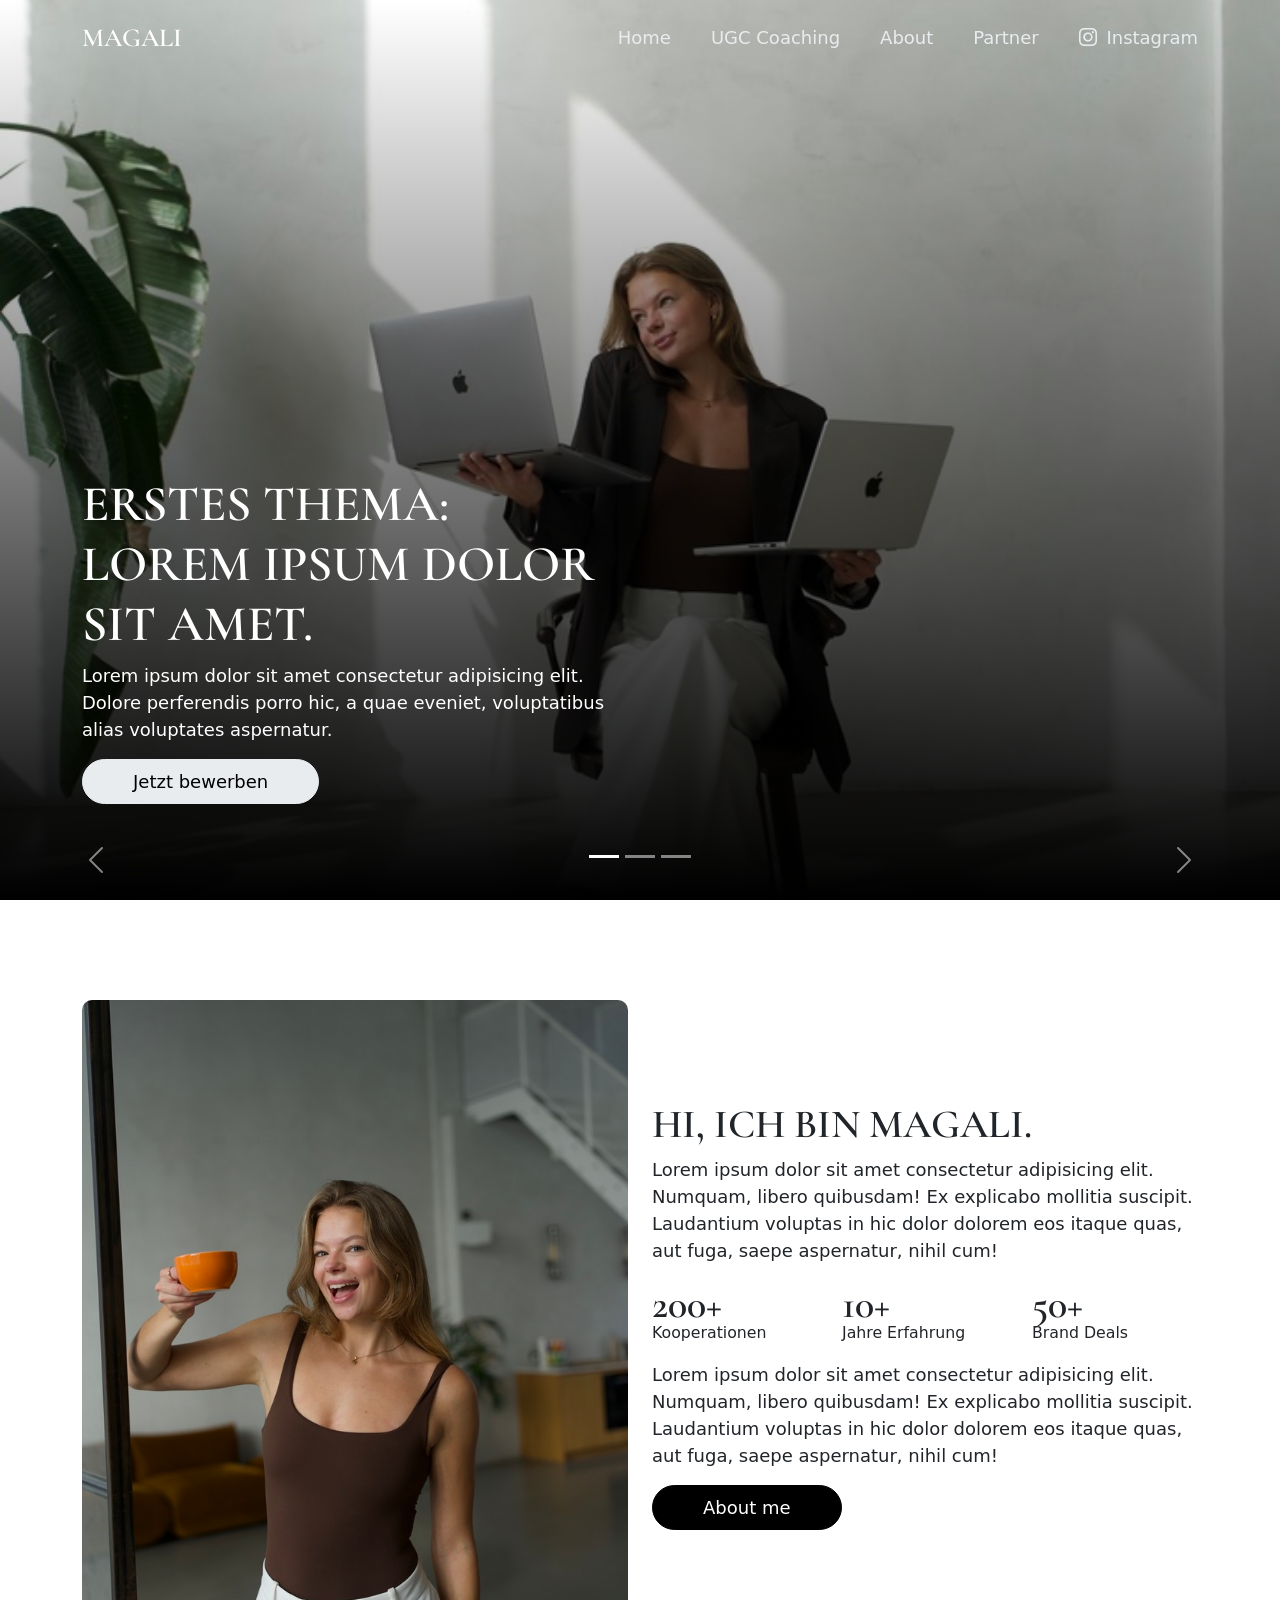
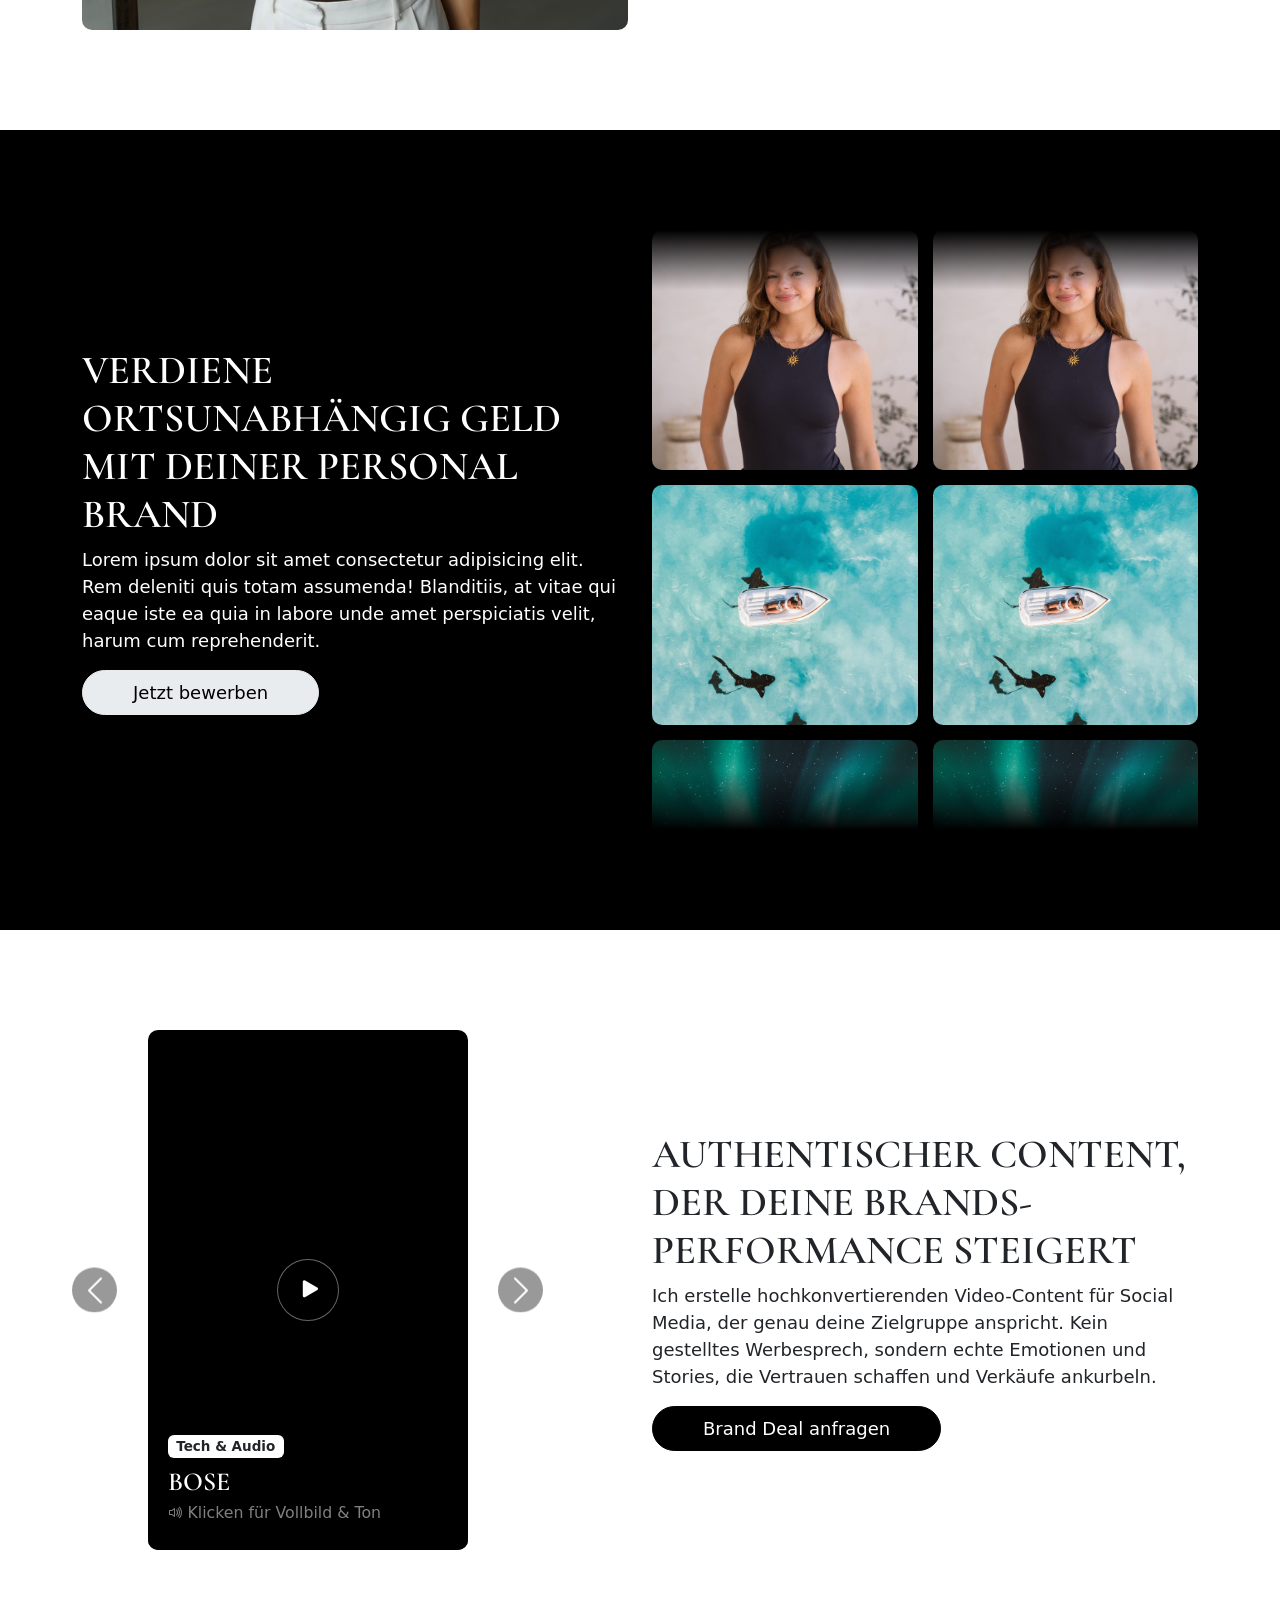
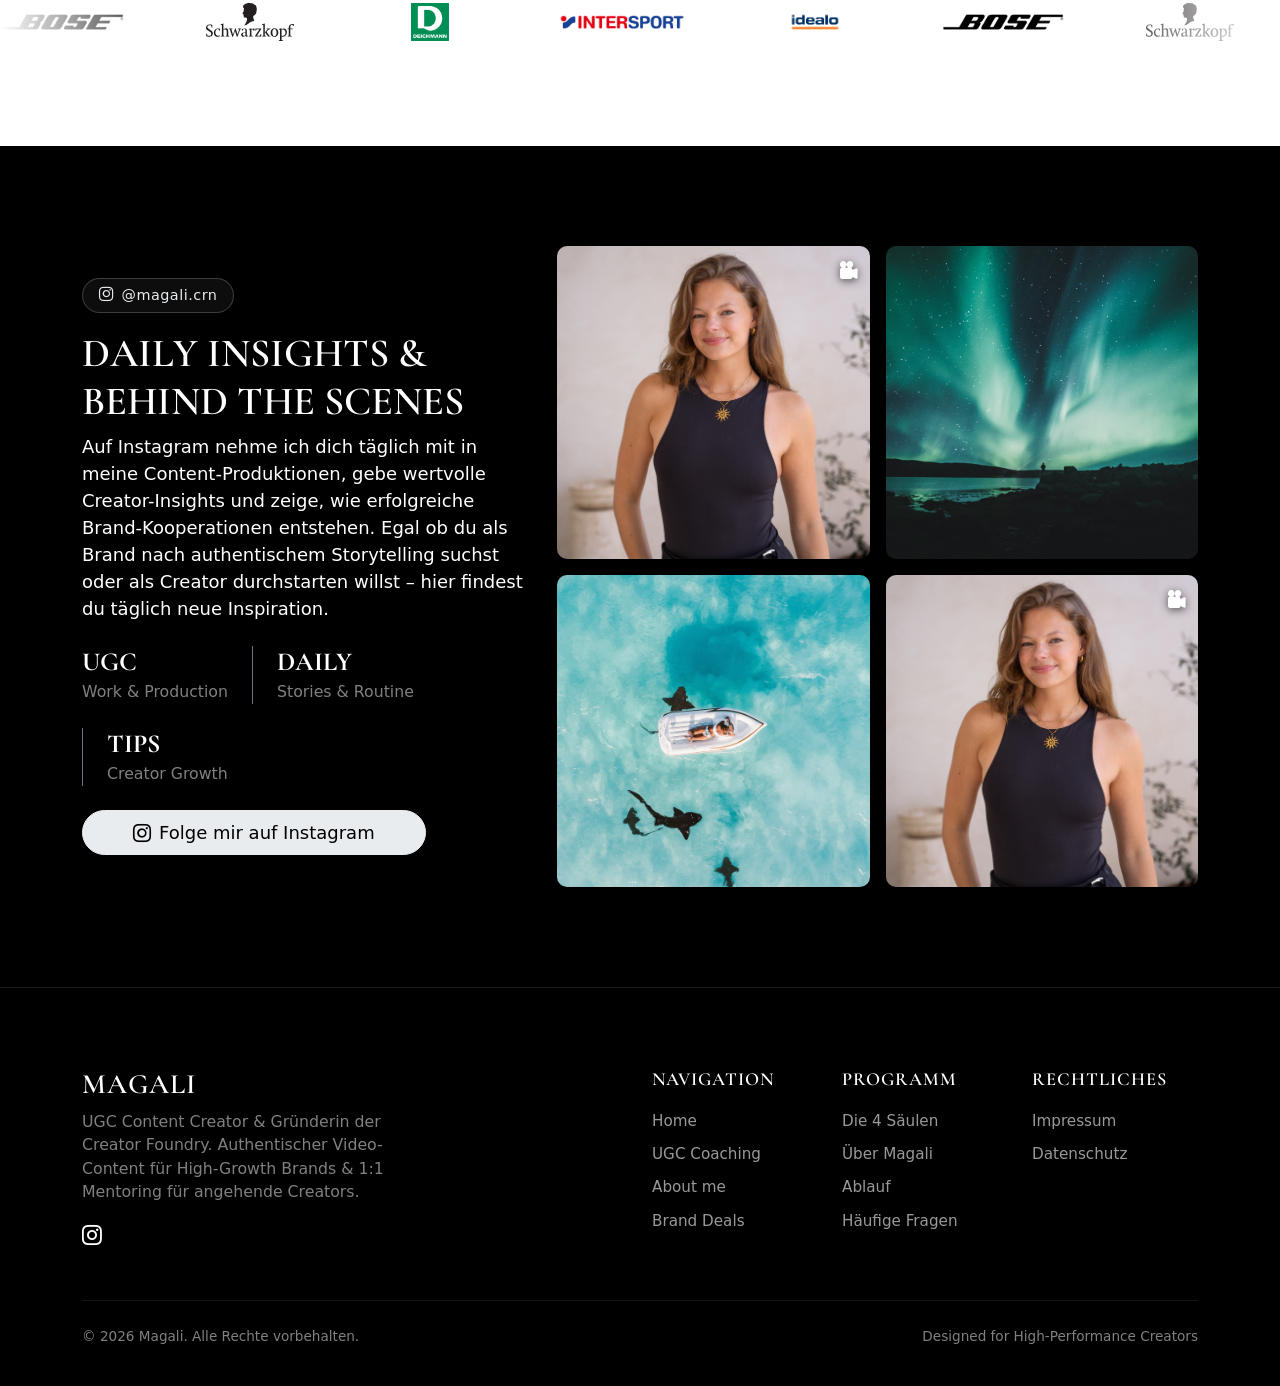
==== index.html @ 6070aba6 "Different Changes" ====
<!DOCTYPE html>
<html lang="de">
    <head>
        <meta charset="UTF-8">
        <meta name="viewport" content="width=device-width, initial-scale=1.0">
        <!-- METADATA: -->
        <meta name="description" content="Verdiene Geld mit UGC! Werde Content Creator und verdiene online Geld durch Social Media Plattformen wie TikTok, Instagram und YouTube.">
        <meta name="keywords" content="UGC, Creator, Geld verdienen, Online Geld verdienen, Social Media, Content Creator, Influencer, TikTok, Instagram, YouTube">
        <meta name="author" content="Magali">
        <!-- Bootstrap: -->
        <link href="https://cdn.jsdelivr.net/npm/bootstrap@5.3.8/dist/css/bootstrap.min.css" rel="stylesheet" integrity="sha384-sRIl4kxILFvY47J16cr9ZwB07vP4J8+LH7qKQnuqkuIAvNWLzeN8tE5YBujZqJLB" crossorigin="anonymous">
        <link rel="stylesheet" href="https://cdn.jsdelivr.net/npm/bootstrap-icons@1.13.1/font/bootstrap-icons.min.css">
        <!-- Google Fonts: -->
        <link rel="preconnect" href="https://fonts.googleapis.com">
        <link rel="preconnect" href="https://fonts.gstatic.com" crossorigin>
        <link href="https://fonts.googleapis.com/css2?family=Cormorant+Garamond:ital,wght@0,300..700;1,300..700&display=swap" rel="stylesheet">
        <!-- CSS: -->
        <link rel="stylesheet" href="./assets/css/style.css">
        <link rel="stylesheet" href="./assets/css/home.css">
        <!-- FAVICON: -->
        <link rel="shortcut icon" href="./assets/images/favicon/favicon.png" type="image/png">
        <!-- TITLE: -->
        <title>UGC Content Creator - Verdiene Geld durch Social Media</title>
    </head>
    <body>
        <!-- NAVBAR: -->
        <nav class="navbar py-3 navbar-expand-lg fixed-top">
            <div class="container">
                <a class="navbar-brand text-white" href="/"><h4 class="mb-0">Magali</h4></a>
                <button class="navbar-toggler" type="button" data-bs-toggle="collapse" data-bs-target="#navbarNav" aria-controls="navbarNav" aria-expanded="false" aria-label="Toggle navigation">
                    <i class="bi bi-list"></i>
                </button>
                <div class="collapse navbar-collapse pt-lg-0 justify-content-end" id="navbarNav">
                    <ul class="navbar-nav">
                        <li class="nav-item me-lg-4 pt-4 pt-lg-0 me-0">
                            <a class="nav-link" aria-current="page" href="/">Home</a>
                        </li>
                        <li class="nav-item me-lg-4 me-0">
                            <a class="nav-link" href="/coaching">UGC Coaching</a>
                        </li>
                        <li class="nav-item me-lg-4 me-0">
                            <a class="nav-link" href="/about">About</a>
                        </li>
                        <li class="nav-item me-lg-4 me-0">
                            <a class="nav-link" href="/partner">Partner</a>
                        </li>
                        <li class="nav-item">
                            <a class="nav-link pe-0" href="https://www.instagram.com/magali.crn/" target="_blank" rel="noopener noreferrer"><i class="bi bi-instagram me-1"></i> Instagram</a>
                        </li>
                    </ul>
                </div>
            </div>
        </nav>

        <!-- CAROUSEL: -->
        <section class="hero-carousel-section">
            <div id="heroCarousel" class="carousel slide hero-carousel" data-bs-ride="carousel">
                <div class="carousel-indicators">
                    <button type="button" data-bs-target="#heroCarousel" data-bs-slide-to="0" class="active" aria-current="true" aria-label="Slide 1"></button>
                    <button type="button" data-bs-target="#heroCarousel" data-bs-slide-to="1" aria-label="Slide 2"></button>
                    <button type="button" data-bs-target="#heroCarousel" data-bs-slide-to="2" aria-label="Slide 3"></button>
                </div>

                <div class="carousel-inner">
                    <div class="carousel-item active slide-1">
                        <div class="container h-100 d-flex flex-column justify-content-end pb-5">
                            <div class="row">
                                <div class="col-12 col-lg-6 text-white carousel-item-content">
                                    <h1>Erstes Thema: Lorem ipsum dolor sit amet.</h1>
                                    <p>
                                        Lorem ipsum dolor sit amet consectetur adipisicing elit. 
                                        Dolore perferendis porro hic, a quae eveniet, voluptatibus 
                                        alias voluptates aspernatur.
                                    </p>
                                    <button class="btn btn-white mb-5">Jetzt bewerben</button>
                                </div>
                            </div>
                        </div>
                    </div>

                    <div class="carousel-item slide-2">
                        <div class="container h-100 d-flex flex-column justify-content-end pb-5">
                            <div class="row">
                                <div class="col-12 col-lg-6 text-white carousel-item-content">
                                    <h1>Zweites Thema: Dolor sit amet consectetur.</h1>
                                    <p>
                                        Aliquam optio eveniet iure magnam, error cumque! Sint rerum 
                                        accusamus, voluptatibus alias voluptates aspernatur sapiente.
                                    </p>
                                    <button class="btn btn-white mb-5">Mehr erfahren</button>
                                </div>
                            </div>
                        </div>
                    </div>

                    <div class="carousel-item slide-3">
                        <div class="container h-100 d-flex flex-column justify-content-end pb-5">
                            <div class="row">
                                <div class="col-12 col-lg-6 text-white carousel-item-content">
                                    <h1>Drittes Thema: Adipisicing elit sit amet.</h1>
                                    <p>
                                        Dolore perferendis porro hic, a quae eveniet, voluptatibus 
                                        alias voluptates aspernatur sapiente sint rerum.
                                    </p>
                                    <button class="btn btn-white mb-5">Jetzt entdecken</button>
                                </div>
                            </div>
                        </div>
                    </div>
                </div>

                <button class="carousel-control-prev align-items-end mb-4" type="button" data-bs-target="#heroCarousel" data-bs-slide="prev">
                    <span class="carousel-control-prev-icon" aria-hidden="true"></span>
                    <span class="visually-hidden">Vorheriges</span>
                </button>
                <button class="carousel-control-next align-items-end mb-4" type="button" data-bs-target="#heroCarousel" data-bs-slide="next">
                    <span class="carousel-control-next-icon" aria-hidden="true"></span>
                    <span class="visually-hidden">Nächstes</span>
                </button>
            </div>
        </section>

        <section class="home-about" id="home-about">
            <div class="container">
                <div class="row">
                    <div class="col-lg-6 col-12 mb-4 mb-lg-0">
                        <img src="./assets/images/558417EE-DC90-473A-A294-423D23FF0872_1_105_c.jpeg" alt="Bild von Magali" class="img-fluid w-100">
                    </div>
                    <div class="col-lg-6 col-12 d-flex flex-column justify-content-center">
                        <h2>Hi, ich bin Magali.</h2>
                        <p>
                            Lorem ipsum dolor sit amet consectetur adipisicing elit. 
                            Numquam, libero quibusdam! Ex explicabo mollitia suscipit. 
                            Laudantium voluptas in hic dolor dolorem eos itaque quas, aut fuga, saepe aspernatur, nihil cum!
                        </p>
                        <div class="row">
                            <div class="col-4">
                                <h3 class="mb-0 h2">200+</h3>
                                <p style="margin-top: -10px;"><small>Kooperationen</small></p>
                            </div>
                            <div class="col-4">
                                <h3 class="mb-0 h2">10+</h3>
                                <p style="margin-top: -10px;"><small>Jahre Erfahrung</small></p>
                            </div>
                            <div class="col-4">
                                <h3 class="mb-0 h2">50+</h3>
                                <p style="margin-top: -10px;"><small>Brand Deals</small></p>
                            </div>
                        </div>
                        <p>
                            Lorem ipsum dolor sit amet consectetur adipisicing elit. 
                            Numquam, libero quibusdam! Ex explicabo mollitia suscipit. 
                            Laudantium voluptas in hic dolor dolorem eos itaque quas, aut fuga, saepe aspernatur, nihil cum!
                        </p>
                        <div>
                            <a href="/about" class="btn btn-dark">About me</a>
                        </div>
                    </div>
                </div>
            </div>
        </section>

        <section class="course" id="course">
            <div class="container text-white">
                <div class="row align-items-center gy-5">
                    <!-- Linke Spalte: Text & Button -->
                    <div class="col-lg-6 col-12 order-2 order-lg-1">
                        <h2>Verdiene ortsunabhängig Geld mit deiner Personal Brand</h2>
                        <p>
                            Lorem ipsum dolor sit amet consectetur adipisicing elit. 
                            Rem deleniti quis totam assumenda! Blanditiis, at vitae qui eaque 
                            iste ea quia in labore unde amet perspiciatis velit, harum cum reprehenderit.
                        </p>
                        <a href="/coaching" class="btn btn-white">Jetzt bewerben</a>
                    </div>

                    <!-- Rechte Spalte: 2-Spalten/Reihen Marquee -->
                    <div class="col-lg-6 col-12 order-1 order-lg-2">
                        <div class="marquee-wrapper">
                            
                            <!-- Track 1 (Groß: runter / Klein: nach links) -->
                            <div class="marquee-track track-1">
                                <div class="marquee-content">
                                    <img src="./assets/images/DSC08524.jpeg" alt="Beispiel 1">
                                    <img src="./assets/images/jared-rice-k3pYa0CDLl0-unsplash.jpg" alt="Beispiel 2">
                                    <img src="./assets/images/luke-stackpoole-5Qqkjn4PFPA-unsplash.jpg" alt="Beispiel 3">
                                    <img src="./assets/images/DSC08524.jpeg" alt="Beispiel 4">
                                </div>
                                <!-- Duplikat für nahtlosen Loop -->
                                <div class="marquee-content" aria-hidden="true">
                                    <img src="./assets/images/DSC08524.jpeg" alt="Beispiel 1">
                                    <img src="./assets/images/jared-rice-k3pYa0CDLl0-unsplash.jpg" alt="Beispiel 2">
                                    <img src="./assets/images/luke-stackpoole-5Qqkjn4PFPA-unsplash.jpg" alt="Beispiel 3">
                                    <img src="./assets/images/DSC08524.jpeg" alt="Beispiel 4">
                                </div>
                            </div>

                            <!-- Track 2 (Groß: hoch / Klein: nach rechts) -->
                            <div class="marquee-track track-2">
                                <div class="marquee-content">
                                    <img src="./assets/images/DSC08524.jpeg" alt="Beispiel 5">
                                    <img src="./assets/images/jared-rice-k3pYa0CDLl0-unsplash.jpg" alt="Beispiel 6">
                                    <img src="./assets/images/luke-stackpoole-5Qqkjn4PFPA-unsplash.jpg" alt="Beispiel 7">
                                    <img src="./assets/images/DSC08524.jpeg" alt="Beispiel 8">
                                </div>
                                <!-- Duplikat für nahtlosen Loop -->
                                <div class="marquee-content" aria-hidden="true">
                                    <img src="./assets/images/DSC08524.jpeg" alt="Beispiel 5">
                                    <img src="./assets/images/jared-rice-k3pYa0CDLl0-unsplash.jpg" alt="Beispiel 6">
                                    <img src="./assets/images/luke-stackpoole-5Qqkjn4PFPA-unsplash.jpg" alt="Beispiel 7">
                                    <img src="./assets/images/DSC08524.jpeg" alt="Beispiel 8">
                                </div>
                            </div>

                        </div>
                    </div>
                </div>
            </div>
        </section>

        <section class="ugc-brands-section" id="brands">
            <div class="container">
                
                <!-- Haupt-Content: Split Grid -->
                <div class="row align-items-center gy-5 mb-5">
                    
                    <!-- Links (Desktop) / Oben (Mobil): UGC Showcases / Slider -->
                    <div class="col-lg-5 col-12">
                        <div id="ugcShowcaseCarousel" class="carousel slide ugc-slider" data-bs-ride="carousel">
                            
                            <div class="carousel-inner">
                                <!-- Slide 1: Bose Tech Ad -->
                                <div class="carousel-item active">
                                    <div class="ugc-card" 
                                         role="button" 
                                         tabindex="0"
                                         data-video-src="./assets/vids/Bose AD - Nische_ Tech.mp4"
                                         data-brand-name="Bose QuietComfort"
                                         data-category="Tech & Audio">
                                        <video class="ugc-media" autoplay muted loop playsinline preload="metadata">
                                            <source src="./assets/vids/Bose AD - Nische_ Tech.mp4" type="video/mp4">
                                        </video>
                                        <div class="ugc-play-trigger">
                                            <div class="ugc-play-icon">
                                                <i class="bi bi-play-fill"></i>
                                            </div>
                                        </div>
                                        <div class="ugc-card-overlay">
                                            <span class="badge bg-white text-dark mb-2">Tech & Audio</span>
                                            <h4 class="mb-1 text-white">Bose</h4>
                                            <small class="text-white-50"><i class="bi bi-volume-up me-1"></i>Klicken für Vollbild & Ton</small>
                                        </div>
                                    </div>
                                </div>

                                <!-- Slide 2: Schwarzkopf Hair & Beauty Ad -->
                                <div class="carousel-item">
                                    <div class="ugc-card" 
                                         role="button" 
                                         tabindex="0"
                                         data-video-src="./assets/vids/Adobe Express - Schwarzkopf Ad Nische_ Hair & Beauty.mp4"
                                         data-brand-name="Schwarzkopf"
                                         data-category="Hair & Beauty">
                                        <video class="ugc-media" autoplay muted loop playsinline preload="metadata">
                                            <source src="./assets/vids/Adobe Express - Schwarzkopf Ad Nische_ Hair & Beauty.mp4" type="video/mp4">
                                        </video>
                                        <div class="ugc-play-trigger">
                                            <div class="ugc-play-icon">
                                                <i class="bi bi-play-fill"></i>
                                            </div>
                                        </div>
                                        <div class="ugc-card-overlay">
                                            <span class="badge bg-white text-dark mb-2">Hair & Beauty</span>
                                            <h4 class="mb-1 text-white">Schwarzkopf</h4>
                                            <small class="text-white-50"><i class="bi bi-volume-up me-1"></i>Klicken für Vollbild & Ton</small>
                                        </div>
                                    </div>
                                </div>

                                <!-- Slide 3: Deichmann Fashion Ad -->
                                <div class="carousel-item">
                                    <div class="ugc-card" 
                                         role="button" 
                                         tabindex="0"
                                         data-video-src="./assets/vids/Deichmann Ad Nische_ Fashion.mp4"
                                         data-brand-name="Deichmann"
                                         data-category="Fashion">
                                        <video class="ugc-media" autoplay muted loop playsinline preload="metadata">
                                            <source src="./assets/vids/Deichmann Ad Nische_ Fashion.mp4" type="video/mp4">
                                        </video>
                                        <div class="ugc-play-trigger">
                                            <div class="ugc-play-icon">
                                                <i class="bi bi-play-fill"></i>
                                            </div>
                                        </div>
                                        <div class="ugc-card-overlay">
                                            <span class="badge bg-white text-dark mb-2">Fashion</span>
                                            <h4 class="mb-1 text-white">Deichmann</h4>
                                            <small class="text-white-50"><i class="bi bi-volume-up me-1"></i>Klicken für Vollbild & Ton</small>
                                        </div>
                                    </div>
                                </div>

                                <!-- Slide 4: idealo Digital Products Ad -->
                                <div class="carousel-item">
                                    <div class="ugc-card" 
                                         role="button" 
                                         tabindex="0"
                                         data-video-src="./assets/vids/idealo Ad Nische_ Digital Products.mp4"
                                         data-brand-name="idealo"
                                         data-category="Digital Products">
                                        <video class="ugc-media" autoplay muted loop playsinline preload="metadata">
                                            <source src="./assets/vids/idealo Ad Nische_ Digital Products.mp4" type="video/mp4">
                                        </video>
                                        <div class="ugc-play-trigger">
                                            <div class="ugc-play-icon">
                                                <i class="bi bi-play-fill"></i>
                                            </div>
                                        </div>
                                        <div class="ugc-card-overlay">
                                            <span class="badge bg-white text-dark mb-2">Digital Products</span>
                                            <h4 class="mb-1 text-white">idealo</h4>
                                            <small class="text-white-50"><i class="bi bi-volume-up me-1"></i>Klicken für Vollbild & Ton</small>
                                        </div>
                                    </div>
                                </div>
                            </div>

                            <!-- Slider Controls -->
                            <button class="carousel-control-prev" type="button" data-bs-target="#ugcShowcaseCarousel" data-bs-slide="prev">
                                <span class="carousel-control-prev-icon" aria-hidden="true"></span>
                                <span class="visually-hidden">Vorheriges</span>
                            </button>
                            <button class="carousel-control-next" type="button" data-bs-target="#ugcShowcaseCarousel" data-bs-slide="next">
                                <span class="carousel-control-next-icon" aria-hidden="true"></span>
                                <span class="visually-hidden">Nächstes</span>
                            </button>

                        </div>
                    </div>

                    <!-- Rechts (Desktop) / Unten (Mobil): Text & Pitch -->
                    <div class="col-lg-6 offset-lg-1 col-12">
                        <h2>Authentischer Content, der deine Brands-Performance steigert</h2>
                        <p>
                            Ich erstelle hochkonvertierenden Video-Content für Social Media, der genau deine Zielgruppe anspricht. 
                            Kein gestelltes Werbesprech, sondern echte Emotionen und Stories, die Vertrauen schaffen und Verkäufe ankurbeln.
                        </p>
                        <div>
                            <a href="/partner" class="btn btn-dark">Brand Deal anfragen</a>
                        </div>
                    </div>

                </div>

            </div>

            <!-- Volle Breite: Brand Logo Marquee -->
            <div class="brand-marquee-wrapper">
                <div class="brand-marquee-track">
                    <!-- Set 1 -->
                    <div class="brand-marquee-content">
                        <div class="brand-logo-wrap">
                            <img src="./assets/images/brands/Bose_logo.svg.webp" alt="Bose" class="brand-logo-bose">
                        </div>
                        <div class="brand-logo-wrap">
                            <img src="./assets/images/brands/Schwarzkopf_(Haarkosmetik)_logo.svg" alt="Schwarzkopf" class="brand-logo-schwarzkopf">
                        </div>
                        <div class="brand-logo-wrap">
                            <img src="./assets/images/brands/Deichmann_logo.svg.webp" alt="Deichmann" class="brand-logo-deichmann">
                        </div>
                        <div class="brand-logo-wrap">
                            <img src="./assets/images/brands/INTERSPORT Logo.png" alt="Intersport" class="brand-logo-intersport">
                        </div>
                        <div class="brand-logo-wrap">
                            <img src="./assets/images/brands/Idealo Logo.jpeg" alt="idealo" class="brand-logo-idealo">
                        </div>
                    </div>
                    <!-- Duplikat für nahtlosen Loop -->
                    <div class="brand-marquee-content" aria-hidden="true">
                        <div class="brand-logo-wrap">
                            <img src="./assets/images/brands/Bose_logo.svg.webp" alt="Bose" class="brand-logo-bose">
                        </div>
                        <div class="brand-logo-wrap">
                            <img src="./assets/images/brands/Schwarzkopf_(Haarkosmetik)_logo.svg" alt="Schwarzkopf" class="brand-logo-schwarzkopf">
                        </div>
                        <div class="brand-logo-wrap">
                            <img src="./assets/images/brands/Deichmann_logo.svg.webp" alt="Deichmann" class="brand-logo-deichmann">
                        </div>
                        <div class="brand-logo-wrap">
                            <img src="./assets/images/brands/INTERSPORT Logo.png" alt="Intersport" class="brand-logo-intersport">
                        </div>
                        <div class="brand-logo-wrap">
                            <img src="./assets/images/brands/Idealo Logo.jpeg" alt="idealo" class="brand-logo-idealo">
                        </div>
                    </div>
                </div>
            </div>
        </section>

        <section class="instagram" id="instagram">
            <div class="container">
                <div class="row align-items-center gy-5">
                    <!-- Linke Spalte: Profil-Pitch für Brands & Creators -->
                    <div class="col-lg-5 col-12 text-white">
                        <div class="d-inline-flex align-items-center gap-2 mb-3 insta-handle-badge">
                            <i class="bi bi-instagram"></i>
                            <span>@magali.crn</span>
                        </div>
                        <h2>Daily Insights & Behind The Scenes</h2>
                        <p>
                            Auf Instagram nehme ich dich täglich mit in meine Content-Produktionen, gebe wertvolle Creator-Insights und zeige, wie erfolgreiche Brand-Kooperationen entstehen. Egal ob du als Brand nach authentischem Storytelling suchst oder als Creator durchstarten willst – hier findest du täglich neue Inspiration.
                        </p>
                        <div class="d-flex flex-wrap gap-4 text-white-50 my-4">
                            <div>
                                <span class="d-block text-white fw-bold h4 mb-0">UGC</span>
                                <small>Work & Production</small>
                            </div>
                            <div class="border-start border-secondary ps-4">
                                <span class="d-block text-white fw-bold h4 mb-0">Daily</span>
                                <small>Stories & Routine</small>
                            </div>
                            <div class="border-start border-secondary ps-4">
                                <span class="d-block text-white fw-bold h4 mb-0">Tips</span>
                                <small>Creator Growth</small>
                            </div>
                        </div>
                        <a href="https://www.instagram.com/magali.crn/" target="_blank" rel="noopener noreferrer" class="btn btn-white">
                            <i class="bi bi-instagram me-2"></i>Folge mir auf Instagram
                        </a>
                    </div>

                    <!-- Rechte Spalte: 2x2 Curated Instagram Grid -->
                    <div class="col-lg-7 col-12">
                        <div class="row g-3">
                            <!-- Post 1: UGC Reel -->
                            <div class="col-6">
                                <a href="https://www.instagram.com/magali.crn/" target="_blank" rel="noopener noreferrer" class="insta-card">
                                    <img src="./assets/images/DSC08524.jpeg" alt="Instagram Post 1" class="insta-img">
                                    <div class="insta-type-icon"><i class="bi bi-camera-reels-fill"></i></div>
                                    <div class="insta-card-overlay">
                                        <div class="insta-overlay-stats">
                                            <span><i class="bi bi-heart-fill me-1"></i> 1.8k</span>
                                            <span><i class="bi bi-chat-fill me-1"></i> 64</span>
                                        </div>
                                        <span class="insta-overlay-cta"><i class="bi bi-instagram me-1"></i> Post ansehen</span>
                                    </div>
                                </a>
                            </div>

                            <!-- Post 2: Lifestyle / Aesthetic -->
                            <div class="col-6">
                                <a href="https://www.instagram.com/magali.crn/" target="_blank" rel="noopener noreferrer" class="insta-card">
                                    <img src="./assets/images/luke-stackpoole-5Qqkjn4PFPA-unsplash.jpg" alt="Instagram Post 2" class="insta-img">
                                    <div class="insta-card-overlay">
                                        <div class="insta-overlay-stats">
                                            <span><i class="bi bi-heart-fill me-1"></i> 2.3k</span>
                                            <span><i class="bi bi-chat-fill me-1"></i> 92</span>
                                        </div>
                                        <span class="insta-overlay-cta"><i class="bi bi-instagram me-1"></i> Post ansehen</span>
                                    </div>
                                </a>
                            </div>

                            <!-- Post 3: Behind The Scenes -->
                            <div class="col-6">
                                <a href="https://www.instagram.com/magali.crn/" target="_blank" rel="noopener noreferrer" class="insta-card">
                                    <img src="./assets/images/jared-rice-k3pYa0CDLl0-unsplash.jpg" alt="Instagram Post 3" class="insta-img">
                                    <div class="insta-card-overlay">
                                        <div class="insta-overlay-stats">
                                            <span><i class="bi bi-heart-fill me-1"></i> 1.5k</span>
                                            <span><i class="bi bi-chat-fill me-1"></i> 48</span>
                                        </div>
                                        <span class="insta-overlay-cta"><i class="bi bi-instagram me-1"></i> Post ansehen</span>
                                    </div>
                                </a>
                            </div>

                            <!-- Post 4: UGC Content / Editorial -->
                            <div class="col-6">
                                <a href="https://www.instagram.com/magali.crn/" target="_blank" rel="noopener noreferrer" class="insta-card">
                                    <img src="./assets/images/DSC08524.jpeg" alt="Instagram Post 4" class="insta-img">
                                    <div class="insta-type-icon"><i class="bi bi-camera-reels-fill"></i></div>
                                    <div class="insta-card-overlay">
                                        <div class="insta-overlay-stats">
                                            <span><i class="bi bi-heart-fill me-1"></i> 3.1k</span>
                                            <span><i class="bi bi-chat-fill me-1"></i> 118</span>
                                        </div>
                                        <span class="insta-overlay-cta"><i class="bi bi-instagram me-1"></i> Post ansehen</span>
                                    </div>
                                </a>
                            </div>
                        </div>
                    </div>
                </div>
            </div>
        </section>

        <!-- UGC VIDEO MODAL -->
        <div class="modal fade ugc-video-modal" id="ugcVideoModal" tabindex="-1" aria-labelledby="ugcModalTitle" aria-hidden="true">
            <div class="modal-dialog modal-dialog-centered">
                <div class="modal-content bg-transparent border-0">
                    <div class="ugc-modal-phone">
                        <button type="button" class="btn-close btn-close-white ugc-modal-close" data-bs-dismiss="modal" aria-label="Schließen"></button>
                        
                        <div class="ugc-modal-video-wrap">
                            <video id="ugcModalVideo" playsinline controls preload="auto">
                                <source src="" type="video/mp4">
                                <source src="" type="video/quicktime">
                                Dein Browser unterstützt dieses Videoformat leider nicht.
                            </video>
                        </div>

                        <div class="ugc-modal-footer-info d-flex align-items-center justify-content-between p-3">
                            <div>
                                <span class="badge bg-white text-dark mb-1" id="ugcModalCategory">Tech & Audio</span>
                                <h5 class="mb-0 text-white" id="ugcModalTitle">Bose QuietComfort</h5>
                            </div>
                            <a href="/partner" class="btn btn-white btn-sm">Deal anfragen</a>
                        </div>
                    </div>
                </div>
            </div>
        </div>

        <!-- GLOBAL SITE FOOTER -->
        <footer class="site-footer">
            <div class="container">
                <div class="row gy-5">
                    <!-- Col 1: Brand & Bio -->
                    <div class="col-lg-4 col-12 site-footer-brand">
                        <a href="/" class="text-white text-decoration-none">
                            <h4 class="mb-2">Magali</h4>
                        </a>
                        <p class="small text-white-50 mb-3" style="max-width: 320px;">
                            UGC Content Creator & Gründerin der Creator Foundry. Authentischer Video-Content für High-Growth Brands & 1:1 Mentoring für angehende Creators.
                        </p>
                        <div class="d-flex align-items-center gap-3">
                            <a href="https://www.instagram.com/magali.crn/" target="_blank" rel="noopener noreferrer" class="fs-5 text-white" aria-label="Instagram">
                                <i class="bi bi-instagram"></i>
                            </a>
                        </div>
                    </div>

                    <!-- Col 2: Navigation -->
                    <div class="col-6 col-lg-2 offset-lg-2">
                        <h6 class="site-footer-title">Navigation</h6>
                        <ul class="site-footer-list">
                            <li><a href="/">Home</a></li>
                            <li><a href="/coaching">UGC Coaching</a></li>
                            <li><a href="/about">About me</a></li>
                            <li><a href="/partner">Brand Deals</a></li>
                        </ul>
                    </div>

                    <!-- Col 3: Mentoring & Programme -->
                    <div class="col-6 col-lg-2">
                        <h6 class="site-footer-title">Programm</h6>
                        <ul class="site-footer-list">
                            <li><a href="/coaching#program">Die 4 Säulen</a></li>
                            <li><a href="/coaching#mentor">Über Magali</a></li>
                            <li><a href="/coaching#process">Ablauf</a></li>
                            <li><a href="/coaching#faq">Häufige Fragen</a></li>
                        </ul>
                    </div>

                    <!-- Col 4: Rechtliches -->
                    <div class="col-6 col-lg-2">
                        <h6 class="site-footer-title">Rechtliches</h6>
                        <ul class="site-footer-list">
                            <li><a href="/impressum">Impressum</a></li>
                            <li><a href="/datenschutz">Datenschutz</a></li>
                        </ul>
                    </div>
                </div>

                <!-- Bottom Copyright Bar -->
                <div class="site-footer-bottom d-flex flex-column flex-md-row align-items-center justify-content-between gap-3">
                    <span class="text-white-50">© 2026 Magali. Alle Rechte vorbehalten.</span>
                    <span class="text-white-50">Designed for High-Performance Creators</span>
                </div>
            </div>
        </footer>

        <script src="https://cdn.jsdelivr.net/npm/bootstrap@5.3.8/dist/js/bootstrap.bundle.min.js" integrity="sha384-FKyoEForCGlyvwx9Hj09JcYn3nv7wiPVlz7YYwJrWVcXK/BmnVDxM+D2scQbITxI" crossorigin="anonymous"></script>
        <script src="./assets/js/script.js"></script>
    </body>
</html>
---- assets/css/style.css ----
/*------------------------------------------------------------------------------- GENERAL: */

:root {
    --white: #fff;
    --dark: #000;
    --light: #e9ecef;
    --fs-h1: clamp(2rem, 1.59rem + 2.04vw, 3.125rem);
    --fs-h2: clamp(1.625rem, 1.3rem + 1.59vw, 2.5rem);
    --fs-h3: clamp(1.375rem, 1.14rem + 1.13vw, 2rem);
    --fs-h4: clamp(1.25rem, 1.11rem + 0.68vw, 1.625rem);
    --fs-h5: clamp(1.1875rem, 1.11rem + 0.34vw, 1.375rem);
    --fs-body: clamp(1rem, 0.95rem + 0.22vw, 1.125rem);
}

section, footer {
    padding: 100px 0;
}

html, body {
    overflow-x: hidden;
}

body {
    font-size: var(--fs-body);
    background-color: var(--dark);
}

html {
    scroll-behavior: smooth;
}

/*------------------------------------------------------------------------------- FONTS: */

h1, .h1 {
    font-size: var(--fs-h1);
    font-family: 'Cormorant Garamond', serif;
    font-weight: 600;
    text-transform: uppercase;
}

h2, .h2 {
    font-size: var(--fs-h2);
    font-family: 'Cormorant Garamond', serif;
    font-weight: 600;
    text-transform: uppercase;
}

h3, .h3 {
    font-size: var(--fs-h3);
    font-family: 'Cormorant Garamond', serif;
    font-weight: 600;
    text-transform: uppercase;
}

h4, .h4 {
    font-size: var(--fs-h4);
    font-family: 'Cormorant Garamond', serif;
    font-weight: 600;
    text-transform: uppercase;
}

h5, .h5 {
    font-size: var(--fs-h5);
    font-family: 'Cormorant Garamond', serif;
    font-weight: 600;
    text-transform: uppercase;
}

h6, .h6 {
    font-size: var(--fs-body);
    font-family: 'Cormorant Garamond', serif;
    font-weight: 600;
    text-transform: uppercase;
}

/*------------------------------------------------------------------------------- FONTS: */

.btn-white {
    color: var(--dark) !important;
    background-color: var(--light) !important;
    border: 1px solid var(--light) !important;
    border-radius: 50px !important;
    font-size: var(--fs-body) !important;
    transition: .3s;
    padding: 8px 50px !important;
}

.btn-white:hover {
    color: var(--light) !important;
    background-color: transparent !important;
}

.btn-white-outline {
    color: var(--light) !important;
    background-color: transparent !important;
    border: 1px solid var(--light) !important;
    border-radius: 50px !important;
    font-size: var(--fs-body) !important;
    transition: .3s;
    padding: 8px 50px !important;
    width: 100%;
}

.btn-white-outline:hover {
    color: var(--dark) !important;
    background-color: var(--light) !important;
    border: 1px solid var(--light) !important;
}

.btn-dark {
    color: var(--white) !important;
    background-color: var(--dark) !important;
    border: 1px solid var(--dark) !important;
    border-radius: 50px !important;
    font-size: var(--fs-body) !important;
    transition: .3s;
    padding: 8px 50px !important;
}

.btn-dark:hover {
    color: var(--dark) !important;
    background-color: transparent !important;
}

.btn-dark-outline {
    color: var(--dark) !important;
    background-color: transparent !important;
    border: 1px solid var(--dark) !important;
    border-radius: 50px !important;
    font-size: var(--fs-body) !important;
    transition: .3s;
    padding: 8px 50px !important;
    width: 100%;
}

.btn-dark-outline:hover {
    color: var(--white) !important;
    background-color: var(--dark) !important;
    border: 1px solid var(--dark) !important;
}

/*--------------------------------------------------------------------------------------- NAVBAR: */

.navbar {
    background-color: transparent !important;
    transition: background-color 0.3s ease, box-shadow 0.3s ease;
}

.navbar.scrolled {
    background: rgba(0, 0, 0, 0.6) !important;
    backdrop-filter: blur(7.8px) !important;
    -webkit-backdrop-filter: blur(7.8px) !important;
}

.navbar-brand img {
    width: 100px;
}

.nav-link {
    color: var(--light) !important;
}

.navbar-toggler {
    border: none !important;
    font-size: 25px !important;
    color: var(--light) !important;
    box-shadow: none !important;
    padding-right: 0px !important;
}

/*------------------------------------------------------------------------------- MEDIAQUERY: */

@media (max-width: 768px) {
    section, footer {
        padding: 65px 0;
    }
}

@media (max-width: 576px) {
    .btn-white, .btn-dark {
        padding: 8px 30px !important;
    }
}

/*------------------------------------------------------------------------------- FOOTER: */

.site-footer {
    background-color: var(--dark);
    color: rgba(255, 255, 255, 0.6);
    border-top: 1px solid rgba(255, 255, 255, 0.1);
    padding: 80px 0 40px 0;
}

.site-footer a {
    color: rgba(255, 255, 255, 0.6);
    text-decoration: none;
    transition: color 0.25s ease;
}

.site-footer a:hover {
    color: var(--white);
}

.site-footer-brand h4 {
    font-size: 1.75rem;
    letter-spacing: 1px;
}

.site-footer-title {
    font-family: 'Cormorant Garamond', serif;
    font-size: 1.15rem;
    font-weight: 600;
    text-transform: uppercase;
    color: var(--white);
    letter-spacing: 1px;
    margin-bottom: 1.25rem;
}

.site-footer-list {
    list-style: none;
    padding: 0;
    margin: 0;
}

.site-footer-list li {
    margin-bottom: 0.65rem;
    font-size: 0.95rem;
}

.site-footer-bottom {
    border-top: 1px solid rgba(255, 255, 255, 0.08);
    margin-top: 50px;
    padding-top: 25px;
    font-size: 0.85rem;
}
---- assets/css/home.css ----
/*------------------------------------------------------------------------------- HERO CAROUSEL: */

.hero-carousel-section {
    padding: 0;
}

.hero-carousel,
.hero-carousel .carousel-inner,
.hero-carousel .carousel-item {
    height: 100vh;
    height: 100dvh;
}

.hero-carousel .carousel-item {
    background-size: cover;
    background-position: center;
    background-repeat: no-repeat;
}

/* Hintergrundbilder inkl. Verlaufsüberlagerung pro Slide */
.hero-carousel .carousel-item.slide-1 {
    background-image: 
        linear-gradient(to top, rgba(0, 0, 0, 1), rgba(0, 0, 0, .5), rgba(0, 0, 0, 0)),
        url('../images/9FF7D4FA-B29F-4502-BABD-66CEBDDD4574_1_105_c.jpeg');
}

.hero-carousel .carousel-item.slide-2 {
    background-image: 
        linear-gradient(to top, rgba(0, 0, 0, 1), rgba(0, 0, 0, .5), rgba(0, 0, 0, 0)),
        url('../images/luke-stackpoole-5Qqkjn4PFPA-unsplash.jpg');
}

.hero-carousel .carousel-item.slide-3 {
    background-image: 
        linear-gradient(to top, rgba(0, 0, 0, 1), rgba(0, 0, 0, .5), rgba(0, 0, 0, 0)),
        url('../images/jared-rice-k3pYa0CDLl0-unsplash.jpg');
}

/* Optional: Pfeile und Indikatoren etwas anheben, damit sie gut klickbar bleiben */
.hero-carousel .carousel-indicators {
    margin-bottom: 2rem;
}

/*------------------------------------------------------------------------------- ABOUT SECTION: */

.home-about {
    background-color: var(--white);
}

.home-about img {
    height: 70vh;
    object-fit: cover;
    object-position: center;
    border-radius: 10px;
}

@media (max-width: 991.98px) {
    .home-about img {
        height: auto;
        max-height: 420px;
        aspect-ratio: 4 / 5;
    }
    .hero-carousel .carousel-indicators {
        margin-bottom: 1.25rem;
    }
}

/*------------------------------------------------------------------------------- MARQUEE SECTION: */

.course {
    overflow: hidden; /* Verhindert ungewollte Scrollbalken der ganzen Section */
}

/* Haupt-Container für das Marquee */
.marquee-wrapper {
    display: flex;
    flex-direction: column;
    gap: 15px;
    width: 100%;
    overflow: hidden;
    position: relative;
    /* Weicher Ausblend-Effekt an den Rändern */
    mask-image: linear-gradient(to right, transparent, black 10%, black 90%, transparent);
    -webkit-mask-image: linear-gradient(to right, transparent, black 10%, black 90%, transparent);
}

.marquee-track {
    display: flex;
    gap: 15px;
    width: max-content;
}

.marquee-content {
    display: flex;
    gap: 15px;
}

.marquee-content img {
    width: 160px;
    height: 160px;
    object-fit: cover;
    border-radius: 10px;
}

/* --- MOBILE & TABLET (Horizontal) --- */
/* Track 1: nach links */
.track-1 .marquee-content {
    animation: scroll-left 20s linear infinite;
}

/* Track 2: nach rechts */
.track-2 .marquee-content {
    animation: scroll-right 20s linear infinite;
}

@keyframes scroll-left {
    0% { transform: translateX(0); }
    100% { transform: translateX(-100%); }
}

@keyframes scroll-right {
    0% { transform: translateX(-100%); }
    100% { transform: translateX(0); }
}


/* --- DESKTOP (Vertikal) --- */
@media (min-width: 992px) {
    .marquee-wrapper {
        flex-direction: row;
        height: 600px; /* Feste Höhe für den Ausschnitt auf Desktop */
        /* Ausblend-Effekt von oben nach unten auf Desktop */
        mask-image: linear-gradient(to bottom, transparent, black 10%, black 90%, transparent);
        -webkit-mask-image: linear-gradient(to bottom, transparent, black 10%, black 90%, transparent);
    }

    .marquee-track {
        flex-direction: column;
        width: 50%;
        height: max-content;
    }

    .marquee-content {
        flex-direction: column;
    }

    .marquee-content img {
        width: 100%;
        height: 240px;
    }

    /* Track 1: läuft nach unten */
    .track-1 .marquee-content {
        animation: scroll-down 22s linear infinite;
    }

    /* Track 2: läuft nach oben */
    .track-2 .marquee-content {
        animation: scroll-up 22s linear infinite;
    }
}

@keyframes scroll-up {
    0% { transform: translateY(0); }
    100% { transform: translateY(-100%); }
}

@keyframes scroll-down {
    0% { transform: translateY(-100%); }
    100% { transform: translateY(0); }
}

/*------------------------------------------------------------------------------- UGC BRANDS SECTION: */

.ugc-brands-section {
    position: relative;
    overflow: hidden;
    background-color: var(--white);
}

/* 9:16 Card Container */
.ugc-card {
    position: relative;
    width: 100%;
    max-width: 320px;
    height: 520px; /* Perfektes Smartphone-Format */
    margin: 0 auto;
    border-radius: 10px;
    overflow: hidden;
    cursor: pointer;
    background-color: #000;
}

.ugc-card:focus-visible {
    outline: 2px solid var(--dark);
    outline-offset: 3px;
}

.ugc-media {
    width: 100%;
    height: 100%;
    object-fit: cover;
    display: block;
    transition: transform 0.4s ease;
}

.ugc-card:hover .ugc-media {
    transform: scale(1.03);
}

/* Play-Trigger in der Mitte */
.ugc-play-trigger {
    position: absolute;
    top: 50%;
    left: 50%;
    transform: translate(-50%, -50%);
    z-index: 2;
    pointer-events: none;
    transition: transform 0.3s ease, opacity 0.3s ease;
}

.ugc-play-icon {
    width: 62px;
    height: 62px;
    background: rgba(0, 0, 0, 0.45);
    backdrop-filter: blur(8px);
    -webkit-backdrop-filter: blur(8px);
    border: 1.5px solid rgba(255, 255, 255, 0.4);
    border-radius: 50%;
    display: flex;
    align-items: center;
    justify-content: center;
    color: var(--white);
    font-size: 1.9rem;
    padding-left: 4px; /* Optische Zentrierung des Play-Dreiecks */
    box-shadow: 0 8px 24px rgba(0, 0, 0, 0.4);
    transition: all 0.3s ease;
}

.ugc-card:hover .ugc-play-icon {
    background: rgba(255, 255, 255, 0.95);
    color: var(--dark);
    transform: scale(1.1);
    box-shadow: 0 10px 30px rgba(0, 0, 0, 0.6);
}

/* Overlay für den Brand-Namen auf den Medien */
.ugc-card-overlay {
    position: absolute;
    bottom: 0;
    left: 0;
    right: 0;
    padding: 25px 20px;
    background: linear-gradient(to top, rgba(0, 0, 0, 0.92) 10%, rgba(0, 0, 0, 0.5) 60%, rgba(0, 0, 0, 0));
    display: flex;
    flex-direction: column;
    align-items: flex-start;
    z-index: 2;
    pointer-events: none;
}

/* Custom Pfeile für den UGC Slider */
.ugc-slider .carousel-control-prev,
.ugc-slider .carousel-control-next {
    width: 45px;
    height: 45px;
    background: rgba(0, 0, 0, 0.5);
    backdrop-filter: blur(5px);
    border-radius: 50%;
    top: 50%;
    transform: translateY(-50%);
    opacity: 0.8;
}

.ugc-slider .carousel-control-prev { left: -10px; }
.ugc-slider .carousel-control-next { right: -10px; }

@media (max-width: 576px) {
    .ugc-slider .carousel-control-prev { left: 4px; }
    .ugc-slider .carousel-control-next { right: 4px; }
}

/* --- HORIZONTALES BRAND MARQUEE --- */

.brand-marquee-wrapper {
    width: 100%;
    overflow: hidden;
    position: relative;
    display: flex;
    /* Soft Fade an den Seiten */
    mask-image: linear-gradient(to right, transparent, black 15%, black 85%, transparent);
    -webkit-mask-image: linear-gradient(to right, transparent, black 15%, black 85%, transparent);
}

.brand-marquee-track {
    display: flex;
    gap: 70px;
    width: max-content;
}

.brand-marquee-content {
    display: flex;
    gap: 70px;
    align-items: center;
    animation: brand-scroll 28s linear infinite;
}

.brand-logo-wrap {
    display: flex;
    align-items: center;
    justify-content: center;
    height: 48px;
    min-width: 110px;
}

.brand-logo-wrap img {
    width: auto;
    object-fit: contain;
    transition: all 0.3s ease;
}

/* Optisches Gleichgewicht (Visual Weight Balancing) */
.brand-logo-bose {
    height: 18px !important;
    max-width: 125px;
}

.brand-logo-schwarzkopf {
    height: 38px !important;
    max-width: 120px;
}

.brand-logo-deichmann {
    height: 38px !important;
    max-width: 48px;
}

.brand-logo-intersport {
    height: 24px !important;
    max-width: 135px;
}

.brand-logo-idealo {
    height: 28px !important;
    max-width: 110px;
}

@keyframes brand-scroll {
    0% { transform: translateX(0); }
    100% { transform: translateX(-100%); }
}

/*------------------------------------------------------------------------------- INSTAGRAM SECTION: */

.instagram {
    position: relative;
    overflow: hidden;
}

.insta-handle-badge {
    padding: 6px 16px;
    border-radius: 50px;
    border: 1px solid rgba(255, 255, 255, 0.2);
    background: rgba(255, 255, 255, 0.05);
    font-size: 0.9rem;
    letter-spacing: 0.5px;
    color: var(--light);
}

.insta-card {
    position: relative;
    display: block;
    border-radius: 10px;
    overflow: hidden;
    aspect-ratio: 1 / 1;
    text-decoration: none;
    background-color: #111;
}

.insta-img {
    width: 100%;
    height: 100%;
    object-fit: cover;
    display: block;
    transition: transform 0.4s ease;
}

.insta-type-icon {
    position: absolute;
    top: 12px;
    right: 12px;
    color: var(--white);
    font-size: 1.1rem;
    z-index: 2;
    filter: drop-shadow(0 2px 4px rgba(0, 0, 0, 0.6));
    transition: opacity 0.3s ease;
}

.insta-card-overlay {
    position: absolute;
    inset: 0;
    background: rgba(0, 0, 0, 0.65);
    backdrop-filter: blur(3px);
    -webkit-backdrop-filter: blur(3px);
    display: flex;
    flex-direction: column;
    align-items: center;
    justify-content: center;
    gap: 12px;
    opacity: 0;
    transition: opacity 0.3s ease;
    color: var(--white);
    z-index: 3;
}

.insta-overlay-stats {
    display: flex;
    gap: 16px;
    font-size: 0.95rem;
    font-weight: 600;
}

.insta-overlay-cta {
    font-size: 0.75rem;
    text-transform: uppercase;
    letter-spacing: 1px;
    padding: 4px 14px;
    border: 1px solid rgba(255, 255, 255, 0.6);
    border-radius: 50px;
    background: rgba(255, 255, 255, 0.1);
}

.insta-card:hover .insta-img {
    transform: scale(1.08);
}

.insta-card:hover .insta-card-overlay {
    opacity: 1;
}

.insta-card:hover .insta-type-icon {
    opacity: 0;
}

/*------------------------------------------------------------------------------- UGC VIDEO MODAL: */

.ugc-video-modal {
    backdrop-filter: blur(10px);
    -webkit-backdrop-filter: blur(10px);
}

.ugc-video-modal .modal-dialog {
    max-width: 420px;
    margin: 1.75rem auto;
}

.ugc-modal-phone {
    position: relative;
    background: #000;
    border-radius: 18px;
    overflow: hidden;
    box-shadow: 0 25px 50px -12px rgba(0, 0, 0, 0.85), 0 0 0 1px rgba(255, 255, 255, 0.15);
}

.ugc-modal-close {
    position: absolute;
    top: 15px;
    right: 15px;
    z-index: 10;
    background-color: rgba(0, 0, 0, 0.6);
    border-radius: 50%;
    padding: 8px;
    opacity: 0.85;
    transition: opacity 0.2s ease, transform 0.2s ease;
}

.ugc-modal-close:hover {
    opacity: 1;
    transform: scale(1.1);
}

.ugc-modal-video-wrap {
    width: 100%;
    height: 70vh;
    max-height: 660px;
    min-height: 480px;
    background-color: #000;
}

.ugc-modal-video-wrap video {
    width: 100%;
    height: 100%;
    object-fit: cover;
    display: block;
}

.ugc-modal-footer-info {
    background: #0d0d0d;
    border-top: 1px solid rgba(255, 255, 255, 0.1);
}
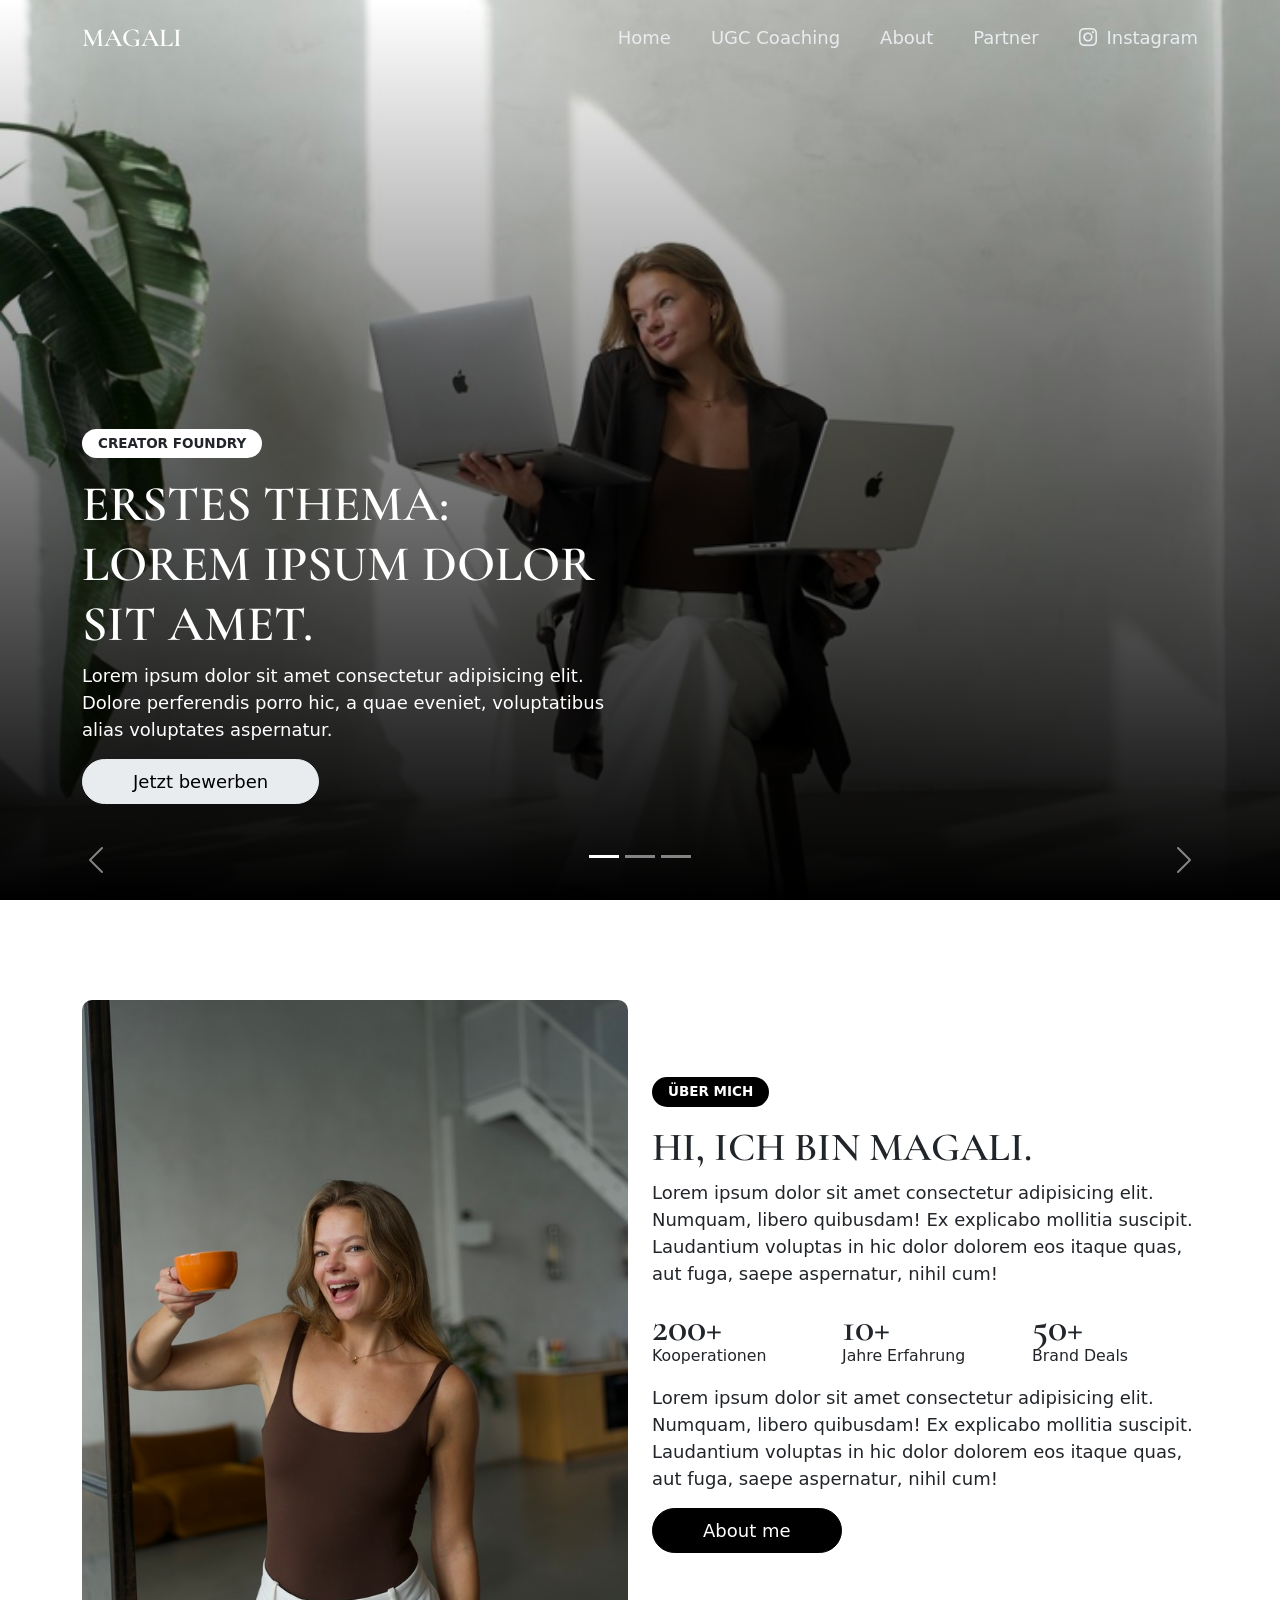
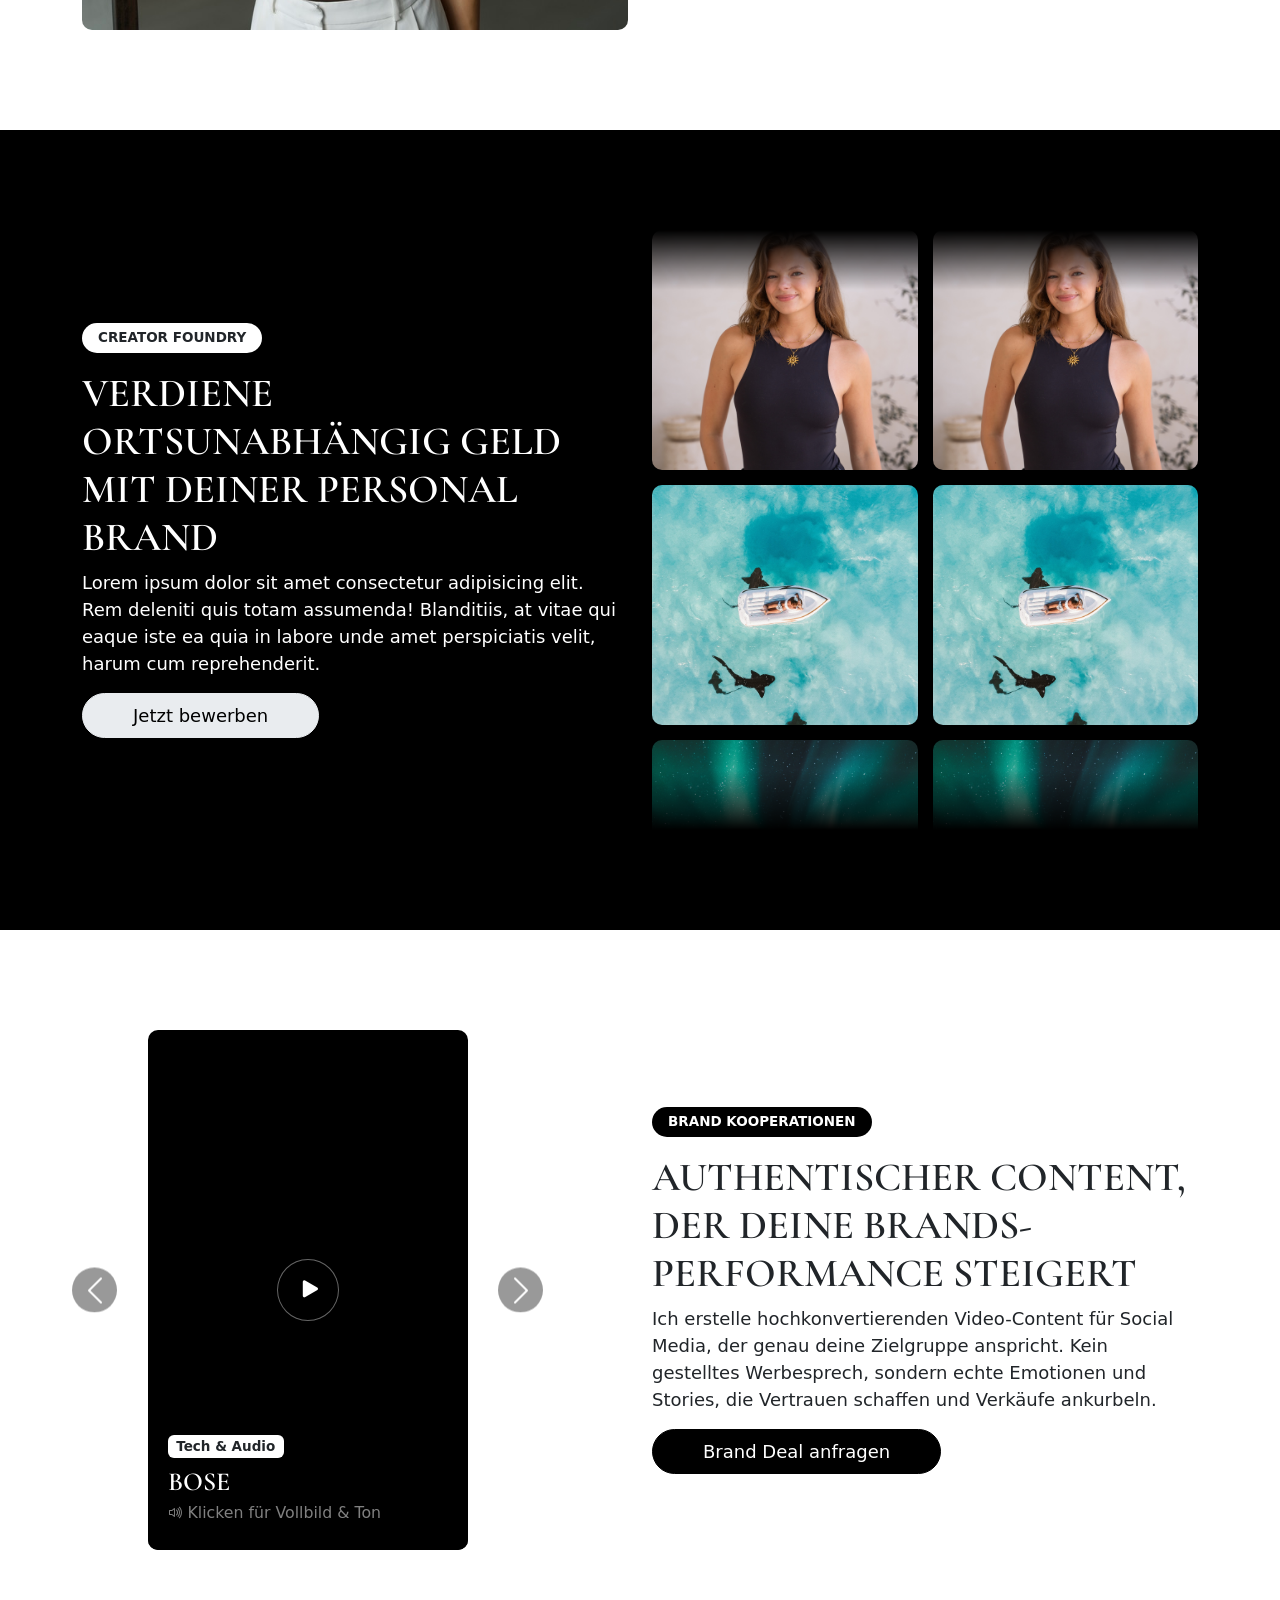
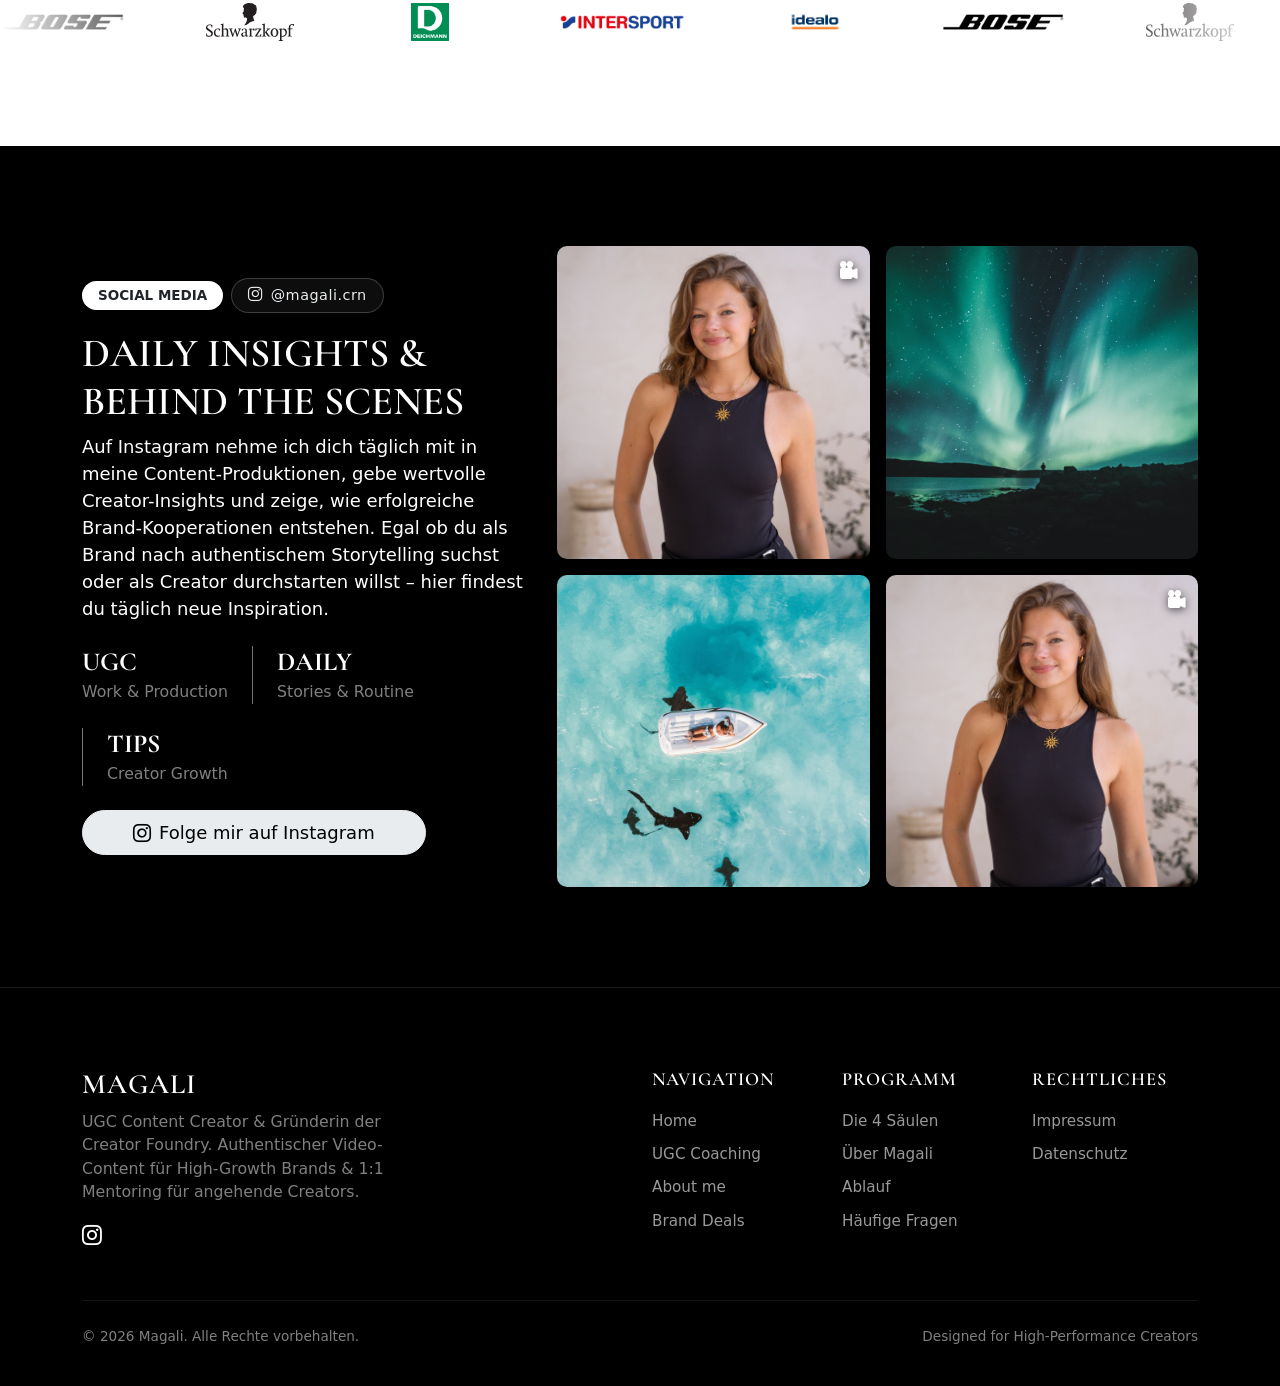
==== commit ca3bb53a: "Add badges for enhanced content presentation on homepage" ====
--- a/index.html
+++ b/index.html
@@ -66,6 +66,7 @@
                         <div class="container h-100 d-flex flex-column justify-content-end pb-5">
                             <div class="row">
                                 <div class="col-12 col-lg-6 text-white carousel-item-content">
+                                    <span class="badge bg-white text-dark text-uppercase px-3 py-2 mb-3 d-inline-block" style="border-radius: 50px;">Creator Foundry</span>
                                     <h1>Erstes Thema: Lorem ipsum dolor sit amet.</h1>
                                     <p>
                                         Lorem ipsum dolor sit amet consectetur adipisicing elit. 
@@ -82,6 +83,7 @@
                         <div class="container h-100 d-flex flex-column justify-content-end pb-5">
                             <div class="row">
                                 <div class="col-12 col-lg-6 text-white carousel-item-content">
+                                    <span class="badge bg-white text-dark text-uppercase px-3 py-2 mb-3 d-inline-block" style="border-radius: 50px;">Brand Deals</span>
                                     <h1>Zweites Thema: Dolor sit amet consectetur.</h1>
                                     <p>
                                         Aliquam optio eveniet iure magnam, error cumque! Sint rerum 
@@ -97,6 +99,7 @@
                         <div class="container h-100 d-flex flex-column justify-content-end pb-5">
                             <div class="row">
                                 <div class="col-12 col-lg-6 text-white carousel-item-content">
+                                    <span class="badge bg-white text-dark text-uppercase px-3 py-2 mb-3 d-inline-block" style="border-radius: 50px;">UGC Showcase</span>
                                     <h1>Drittes Thema: Adipisicing elit sit amet.</h1>
                                     <p>
                                         Dolore perferendis porro hic, a quae eveniet, voluptatibus 
@@ -127,6 +130,7 @@
                         <img src="./assets/images/558417EE-DC90-473A-A294-423D23FF0872_1_105_c.jpeg" alt="Bild von Magali" class="img-fluid w-100">
                     </div>
                     <div class="col-lg-6 col-12 d-flex flex-column justify-content-center">
+                        <span class="badge bg-black text-white text-uppercase px-3 py-2 mb-3 d-inline-block align-self-start" style="border-radius: 50px;">Über mich</span>
                         <h2>Hi, ich bin Magali.</h2>
                         <p>
                             Lorem ipsum dolor sit amet consectetur adipisicing elit. 
@@ -165,6 +169,7 @@
                 <div class="row align-items-center gy-5">
                     <!-- Linke Spalte: Text & Button -->
                     <div class="col-lg-6 col-12 order-2 order-lg-1">
+                        <span class="badge bg-white text-dark text-uppercase px-3 py-2 mb-3 d-inline-block" style="border-radius: 50px;">Creator Foundry</span>
                         <h2>Verdiene ortsunabhängig Geld mit deiner Personal Brand</h2>
                         <p>
                             Lorem ipsum dolor sit amet consectetur adipisicing elit. 
@@ -341,6 +346,7 @@
 
                     <!-- Rechts (Desktop) / Unten (Mobil): Text & Pitch -->
                     <div class="col-lg-6 offset-lg-1 col-12">
+                        <span class="badge bg-black text-white text-uppercase px-3 py-2 mb-3 d-inline-block" style="border-radius: 50px;">Brand Kooperationen</span>
                         <h2>Authentischer Content, der deine Brands-Performance steigert</h2>
                         <p>
                             Ich erstelle hochkonvertierenden Video-Content für Social Media, der genau deine Zielgruppe anspricht. 
@@ -403,9 +409,12 @@
                 <div class="row align-items-center gy-5">
                     <!-- Linke Spalte: Profil-Pitch für Brands & Creators -->
                     <div class="col-lg-5 col-12 text-white">
-                        <div class="d-inline-flex align-items-center gap-2 mb-3 insta-handle-badge">
-                            <i class="bi bi-instagram"></i>
-                            <span>@magali.crn</span>
+                        <div class="d-flex align-items-center gap-2 mb-3">
+                            <span class="badge bg-white text-dark text-uppercase px-3 py-2 d-inline-block" style="border-radius: 50px;">Social Media</span>
+                            <div class="d-inline-flex align-items-center gap-2 insta-handle-badge">
+                                <i class="bi bi-instagram"></i>
+                                <span>@magali.crn</span>
+                            </div>
                         </div>
                         <h2>Daily Insights & Behind The Scenes</h2>
                         <p>
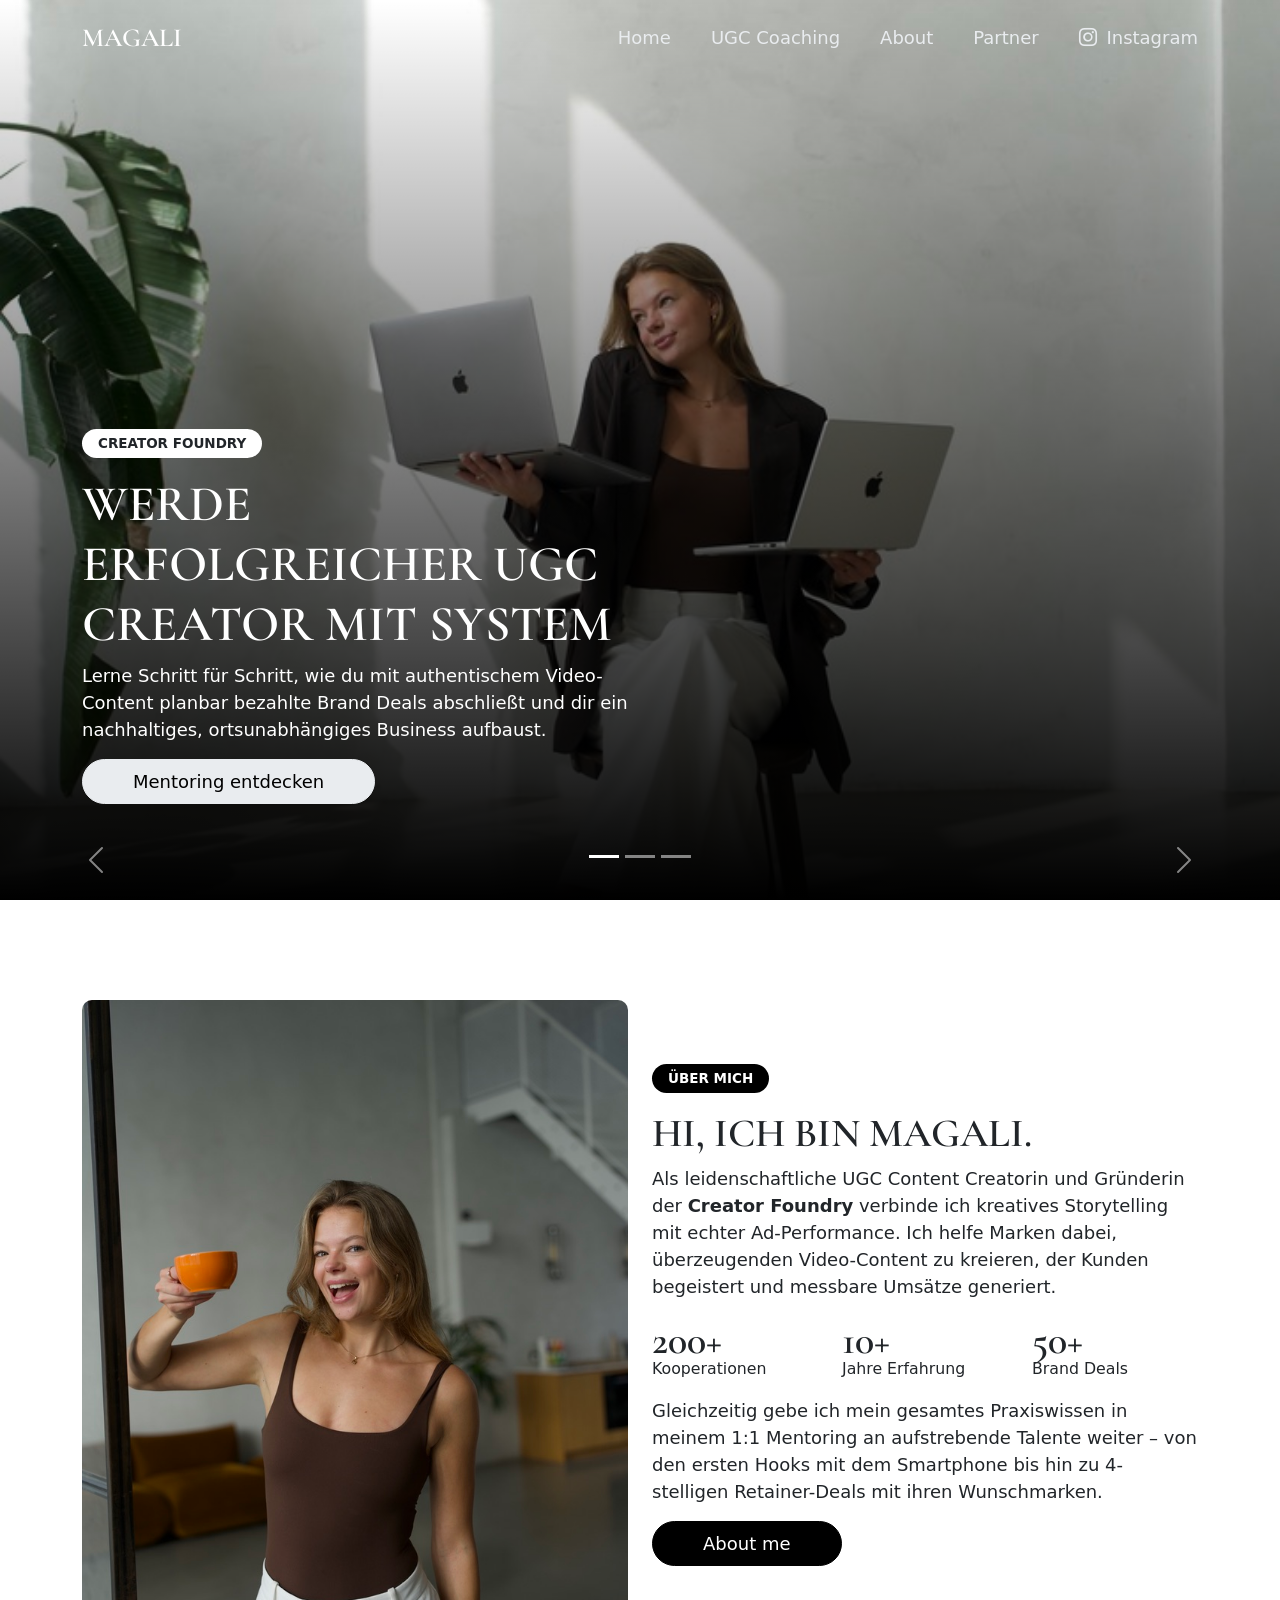
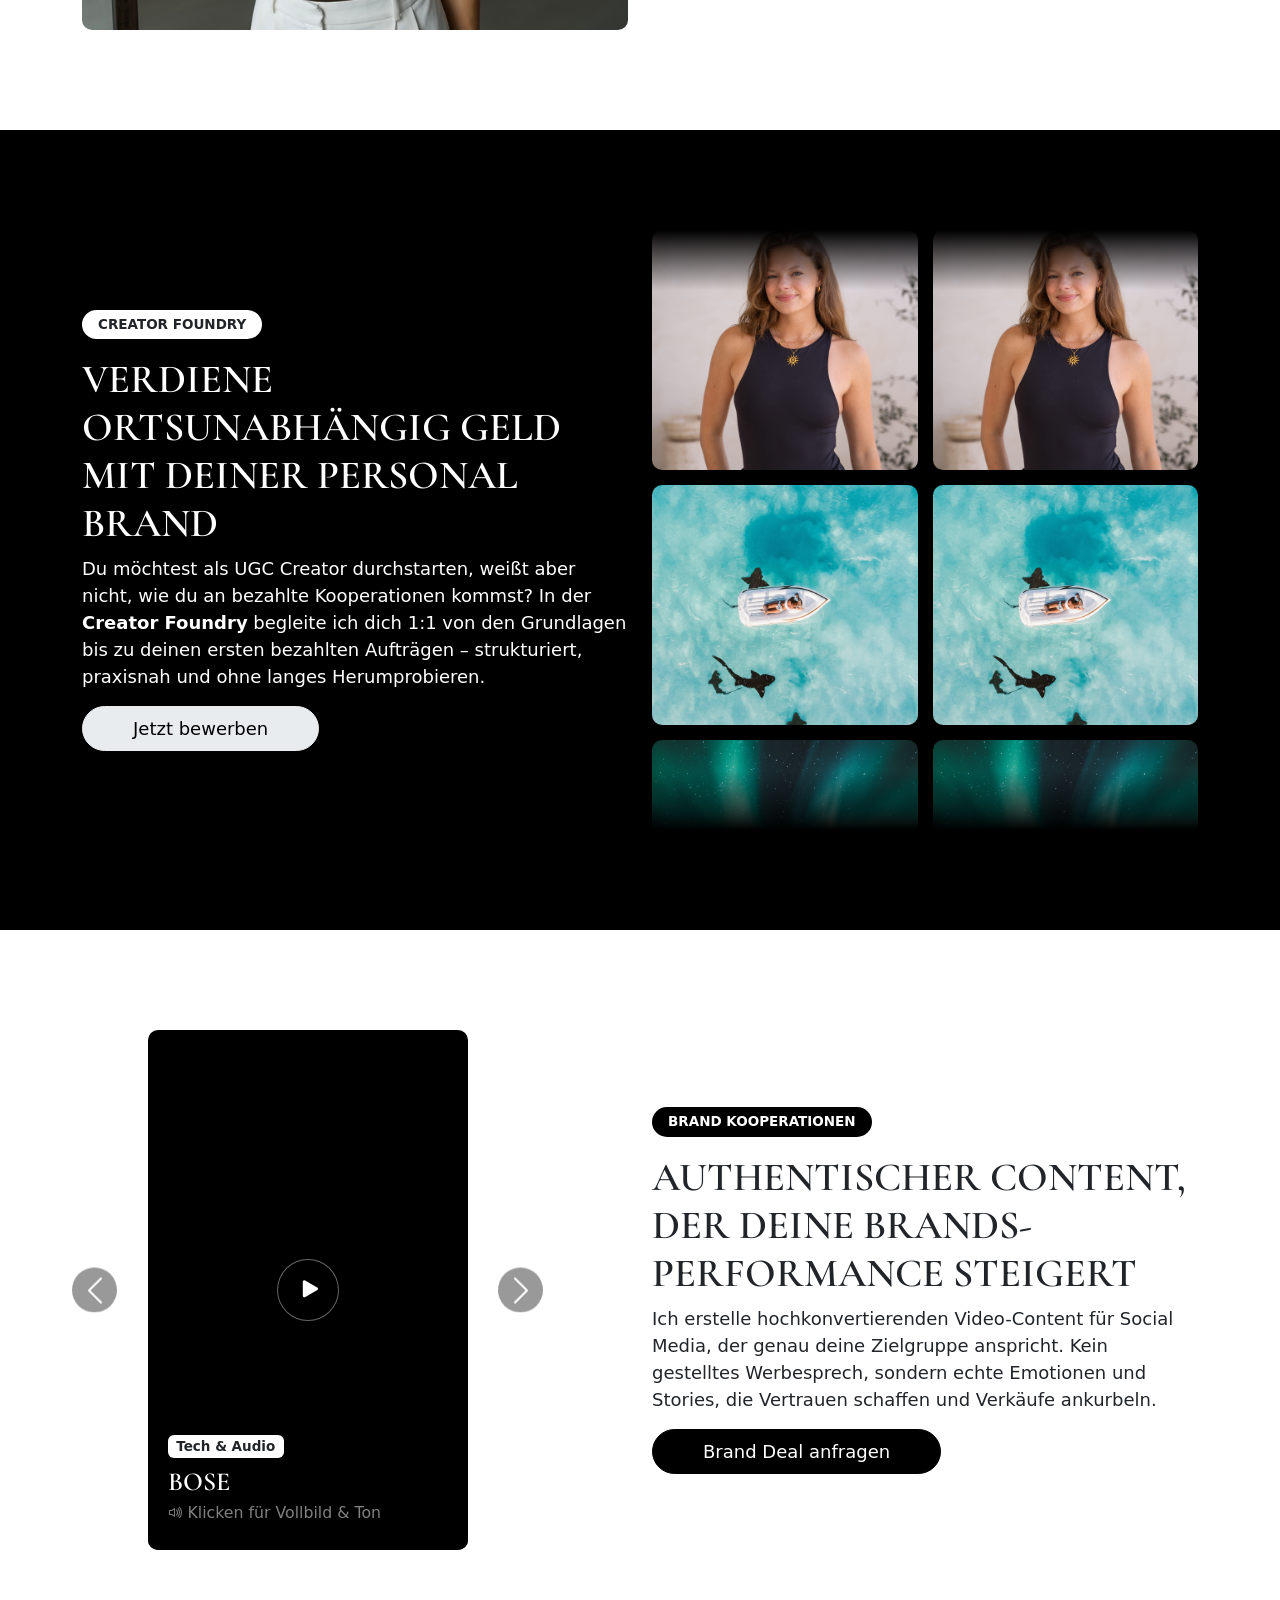
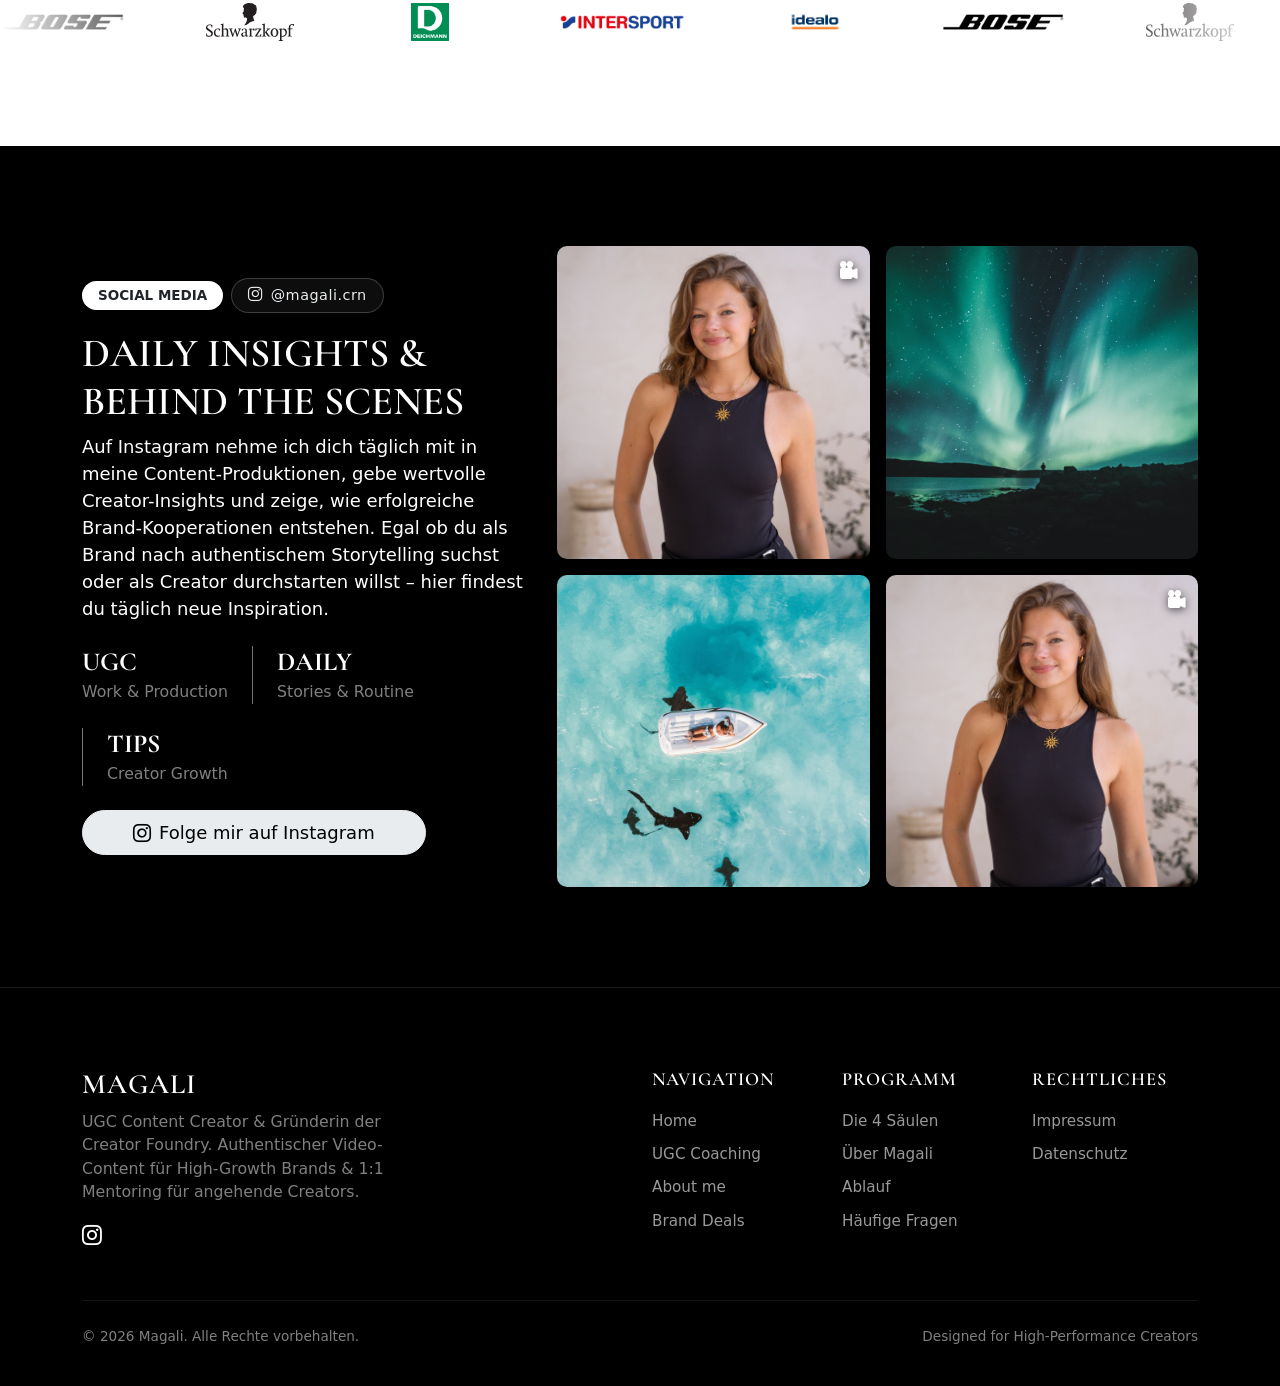
==== commit a346f42d: "Update carousel and content sections for improved messaging and user engagement" ====
--- a/index.html
+++ b/index.html
@@ -67,13 +67,11 @@
                             <div class="row">
                                 <div class="col-12 col-lg-6 text-white carousel-item-content">
                                     <span class="badge bg-white text-dark text-uppercase px-3 py-2 mb-3 d-inline-block" style="border-radius: 50px;">Creator Foundry</span>
-                                    <h1>Erstes Thema: Lorem ipsum dolor sit amet.</h1>
+                                    <h1>Werde erfolgreicher UGC Creator mit System</h1>
                                     <p>
-                                        Lorem ipsum dolor sit amet consectetur adipisicing elit. 
-                                        Dolore perferendis porro hic, a quae eveniet, voluptatibus 
-                                        alias voluptates aspernatur.
+                                        Lerne Schritt für Schritt, wie du mit authentischem Video-Content planbar bezahlte Brand Deals abschließt und dir ein nachhaltiges, ortsunabhängiges Business aufbaust.
                                     </p>
-                                    <button class="btn btn-white mb-5">Jetzt bewerben</button>
+                                    <a href="/coaching" class="btn btn-white mb-5">Mentoring entdecken</a>
                                 </div>
                             </div>
                         </div>
@@ -84,12 +82,11 @@
                             <div class="row">
                                 <div class="col-12 col-lg-6 text-white carousel-item-content">
                                     <span class="badge bg-white text-dark text-uppercase px-3 py-2 mb-3 d-inline-block" style="border-radius: 50px;">Brand Deals</span>
-                                    <h1>Zweites Thema: Dolor sit amet consectetur.</h1>
+                                    <h1>High-Converting Content für ambitionierte Brands</h1>
                                     <p>
-                                        Aliquam optio eveniet iure magnam, error cumque! Sint rerum 
-                                        accusamus, voluptatibus alias voluptates aspernatur sapiente.
+                                        Maßgeschneiderte Video-Creatives für TikTok Ads, Meta Ads und Social-Media-Kanäle, die deine Zielgruppe stoppen, Vertrauen aufbauen und deinen ROAS messbar steigern.
                                     </p>
-                                    <button class="btn btn-white mb-5">Mehr erfahren</button>
+                                    <a href="/partner" class="btn btn-white mb-5">Kooperation anfragen</a>
                                 </div>
                             </div>
                         </div>
@@ -100,12 +97,11 @@
                             <div class="row">
                                 <div class="col-12 col-lg-6 text-white carousel-item-content">
                                     <span class="badge bg-white text-dark text-uppercase px-3 py-2 mb-3 d-inline-block" style="border-radius: 50px;">UGC Showcase</span>
-                                    <h1>Drittes Thema: Adipisicing elit sit amet.</h1>
+                                    <h1>Authentisches Storytelling statt steriler Werbung</h1>
                                     <p>
-                                        Dolore perferendis porro hic, a quae eveniet, voluptatibus 
-                                        alias voluptates aspernatur sapiente sint rerum.
+                                        Über 200 erfolgreiche Produktionen für bekannte Marken: Entdecke echte Kampagnen-Ergebnisse, kreative Hook-Konzepte und Videos, die im Feed hängenbleiben.
                                     </p>
-                                    <button class="btn btn-white mb-5">Jetzt entdecken</button>
+                                    <a href="#brands" class="btn btn-white mb-5">Showcase ansehen</a>
                                 </div>
                             </div>
                         </div>
@@ -133,9 +129,7 @@
                         <span class="badge bg-black text-white text-uppercase px-3 py-2 mb-3 d-inline-block align-self-start" style="border-radius: 50px;">Über mich</span>
                         <h2>Hi, ich bin Magali.</h2>
                         <p>
-                            Lorem ipsum dolor sit amet consectetur adipisicing elit. 
-                            Numquam, libero quibusdam! Ex explicabo mollitia suscipit. 
-                            Laudantium voluptas in hic dolor dolorem eos itaque quas, aut fuga, saepe aspernatur, nihil cum!
+                            Als leidenschaftliche UGC Content Creatorin und Gründerin der <strong>Creator Foundry</strong> verbinde ich kreatives Storytelling mit echter Ad-Performance. Ich helfe Marken dabei, überzeugenden Video-Content zu kreieren, der Kunden begeistert und messbare Umsätze generiert.
                         </p>
                         <div class="row">
                             <div class="col-4">
@@ -152,9 +146,7 @@
                             </div>
                         </div>
                         <p>
-                            Lorem ipsum dolor sit amet consectetur adipisicing elit. 
-                            Numquam, libero quibusdam! Ex explicabo mollitia suscipit. 
-                            Laudantium voluptas in hic dolor dolorem eos itaque quas, aut fuga, saepe aspernatur, nihil cum!
+                            Gleichzeitig gebe ich mein gesamtes Praxiswissen in meinem 1:1 Mentoring an aufstrebende Talente weiter – von den ersten Hooks mit dem Smartphone bis hin zu 4-stelligen Retainer-Deals mit ihren Wunschmarken.
                         </p>
                         <div>
                             <a href="/about" class="btn btn-dark">About me</a>
@@ -172,9 +164,7 @@
                         <span class="badge bg-white text-dark text-uppercase px-3 py-2 mb-3 d-inline-block" style="border-radius: 50px;">Creator Foundry</span>
                         <h2>Verdiene ortsunabhängig Geld mit deiner Personal Brand</h2>
                         <p>
-                            Lorem ipsum dolor sit amet consectetur adipisicing elit. 
-                            Rem deleniti quis totam assumenda! Blanditiis, at vitae qui eaque 
-                            iste ea quia in labore unde amet perspiciatis velit, harum cum reprehenderit.
+                            Du möchtest als UGC Creator durchstarten, weißt aber nicht, wie du an bezahlte Kooperationen kommst? In der <strong>Creator Foundry</strong> begleite ich dich 1:1 von den Grundlagen bis zu deinen ersten bezahlten Aufträgen – strukturiert, praxisnah und ohne langes Herumprobieren.
                         </p>
                         <a href="/coaching" class="btn btn-white">Jetzt bewerben</a>
                     </div>
@@ -186,34 +176,34 @@
                             <!-- Track 1 (Groß: runter / Klein: nach links) -->
                             <div class="marquee-track track-1">
                                 <div class="marquee-content">
-                                    <img src="./assets/images/DSC08524.jpeg" alt="Beispiel 1">
-                                    <img src="./assets/images/jared-rice-k3pYa0CDLl0-unsplash.jpg" alt="Beispiel 2">
-                                    <img src="./assets/images/luke-stackpoole-5Qqkjn4PFPA-unsplash.jpg" alt="Beispiel 3">
-                                    <img src="./assets/images/DSC08524.jpeg" alt="Beispiel 4">
+                                    <img src="./assets/images/DSC08524.jpeg" alt="UGC Video Showcase">
+                                    <img src="./assets/images/jared-rice-k3pYa0CDLl0-unsplash.jpg" alt="Brand Ad Production">
+                                    <img src="./assets/images/luke-stackpoole-5Qqkjn4PFPA-unsplash.jpg" alt="Social Media Creative">
+                                    <img src="./assets/images/DSC08524.jpeg" alt="Magali Content Creation">
                                 </div>
                                 <!-- Duplikat für nahtlosen Loop -->
                                 <div class="marquee-content" aria-hidden="true">
-                                    <img src="./assets/images/DSC08524.jpeg" alt="Beispiel 1">
-                                    <img src="./assets/images/jared-rice-k3pYa0CDLl0-unsplash.jpg" alt="Beispiel 2">
-                                    <img src="./assets/images/luke-stackpoole-5Qqkjn4PFPA-unsplash.jpg" alt="Beispiel 3">
-                                    <img src="./assets/images/DSC08524.jpeg" alt="Beispiel 4">
+                                    <img src="./assets/images/DSC08524.jpeg" alt="UGC Video Showcase">
+                                    <img src="./assets/images/jared-rice-k3pYa0CDLl0-unsplash.jpg" alt="Brand Ad Production">
+                                    <img src="./assets/images/luke-stackpoole-5Qqkjn4PFPA-unsplash.jpg" alt="Social Media Creative">
+                                    <img src="./assets/images/DSC08524.jpeg" alt="Magali Content Creation">
                                 </div>
                             </div>
 
                             <!-- Track 2 (Groß: hoch / Klein: nach rechts) -->
                             <div class="marquee-track track-2">
                                 <div class="marquee-content">
-                                    <img src="./assets/images/DSC08524.jpeg" alt="Beispiel 5">
-                                    <img src="./assets/images/jared-rice-k3pYa0CDLl0-unsplash.jpg" alt="Beispiel 6">
-                                    <img src="./assets/images/luke-stackpoole-5Qqkjn4PFPA-unsplash.jpg" alt="Beispiel 7">
-                                    <img src="./assets/images/DSC08524.jpeg" alt="Beispiel 8">
+                                    <img src="./assets/images/DSC08524.jpeg" alt="Creator Mentoring Insight">
+                                    <img src="./assets/images/jared-rice-k3pYa0CDLl0-unsplash.jpg" alt="High-Converting Video">
+                                    <img src="./assets/images/luke-stackpoole-5Qqkjn4PFPA-unsplash.jpg" alt="Performance Marketing Asset">
+                                    <img src="./assets/images/DSC08524.jpeg" alt="Authentic UGC Reel">
                                 </div>
                                 <!-- Duplikat für nahtlosen Loop -->
                                 <div class="marquee-content" aria-hidden="true">
-                                    <img src="./assets/images/DSC08524.jpeg" alt="Beispiel 5">
-                                    <img src="./assets/images/jared-rice-k3pYa0CDLl0-unsplash.jpg" alt="Beispiel 6">
-                                    <img src="./assets/images/luke-stackpoole-5Qqkjn4PFPA-unsplash.jpg" alt="Beispiel 7">
-                                    <img src="./assets/images/DSC08524.jpeg" alt="Beispiel 8">
+                                    <img src="./assets/images/DSC08524.jpeg" alt="Creator Mentoring Insight">
+                                    <img src="./assets/images/jared-rice-k3pYa0CDLl0-unsplash.jpg" alt="High-Converting Video">
+                                    <img src="./assets/images/luke-stackpoole-5Qqkjn4PFPA-unsplash.jpg" alt="Performance Marketing Asset">
+                                    <img src="./assets/images/DSC08524.jpeg" alt="Authentic UGC Reel">
                                 </div>
                             </div>
 
--- a/assets/css/style.css
+++ b/assets/css/style.css
@@ -232,4 +232,66 @@
     margin-top: 50px;
     padding-top: 25px;
     font-size: 0.85rem;
+}
+
+/*------------------------------------------------------------------------------- LEGAL PAGES (IMPRESSUM & DATENSCHUTZ): */
+
+.legal-section {
+    padding-top: 160px;
+    padding-bottom: 100px;
+    color: rgba(255, 255, 255, 0.85);
+}
+
+.legal-container {
+    max-width: 860px;
+}
+
+.legal-content h3, 
+.legal-content .h3 {
+    margin-top: 2.5rem;
+    margin-bottom: 1.25rem;
+    color: var(--white);
+    letter-spacing: 0.5px;
+}
+
+.legal-content h4, 
+.legal-content .h4 {
+    margin-top: 2rem;
+    margin-bottom: 1rem;
+    color: var(--white);
+}
+
+.legal-content p, 
+.legal-content li {
+    font-size: 1rem;
+    line-height: 1.8;
+    color: rgba(255, 255, 255, 0.75);
+}
+
+.legal-content ul {
+    padding-left: 1.25rem;
+    margin-bottom: 1.5rem;
+}
+
+.legal-content li {
+    margin-bottom: 0.5rem;
+}
+
+.legal-card {
+    background: rgba(255, 255, 255, 0.03);
+    border: 1px solid rgba(255, 255, 255, 0.1);
+    border-radius: 10px;
+    padding: 25px 30px;
+    margin: 1.5rem 0;
+}
+
+.placeholder-badge {
+    background: rgba(255, 193, 7, 0.15);
+    color: #ffca2c;
+    border: 1px dashed rgba(255, 193, 7, 0.4);
+    padding: 2px 8px;
+    border-radius: 4px;
+    font-family: monospace;
+    font-size: 0.9em;
+    display: inline-block;
 }
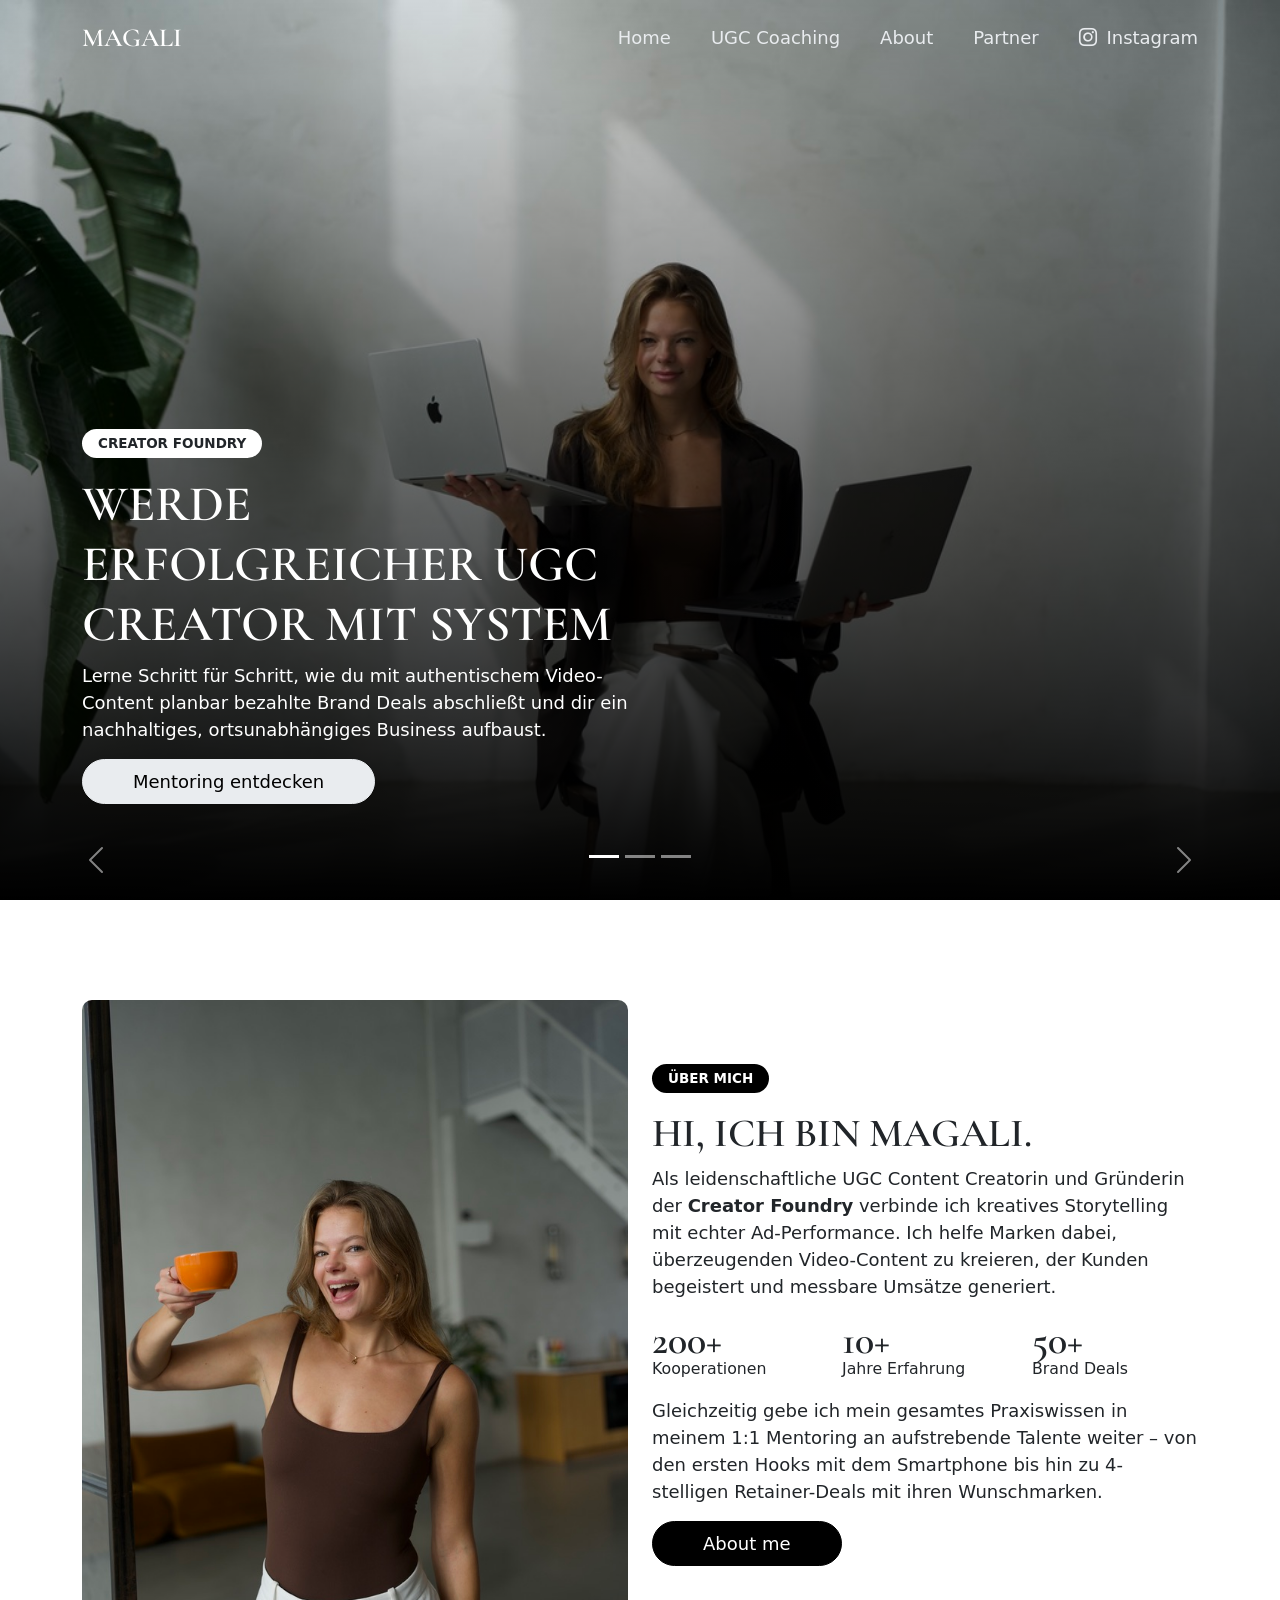
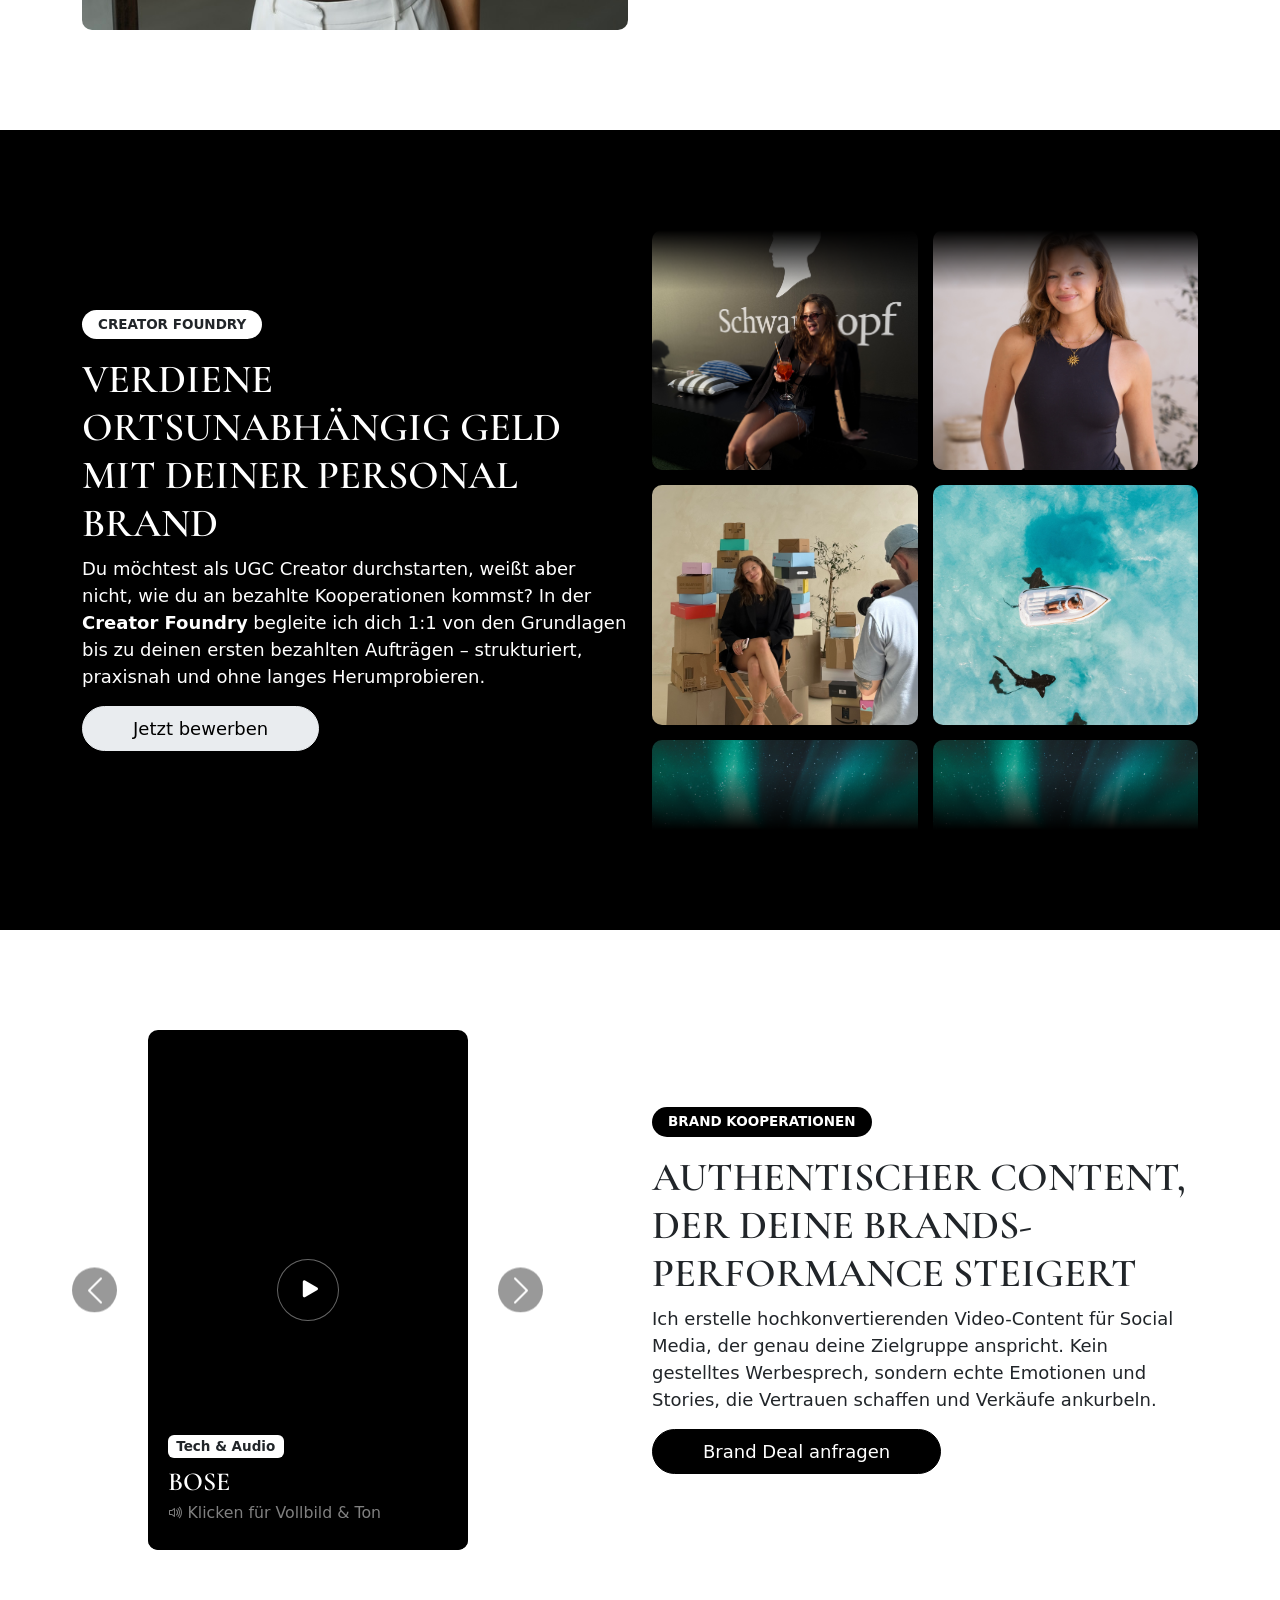
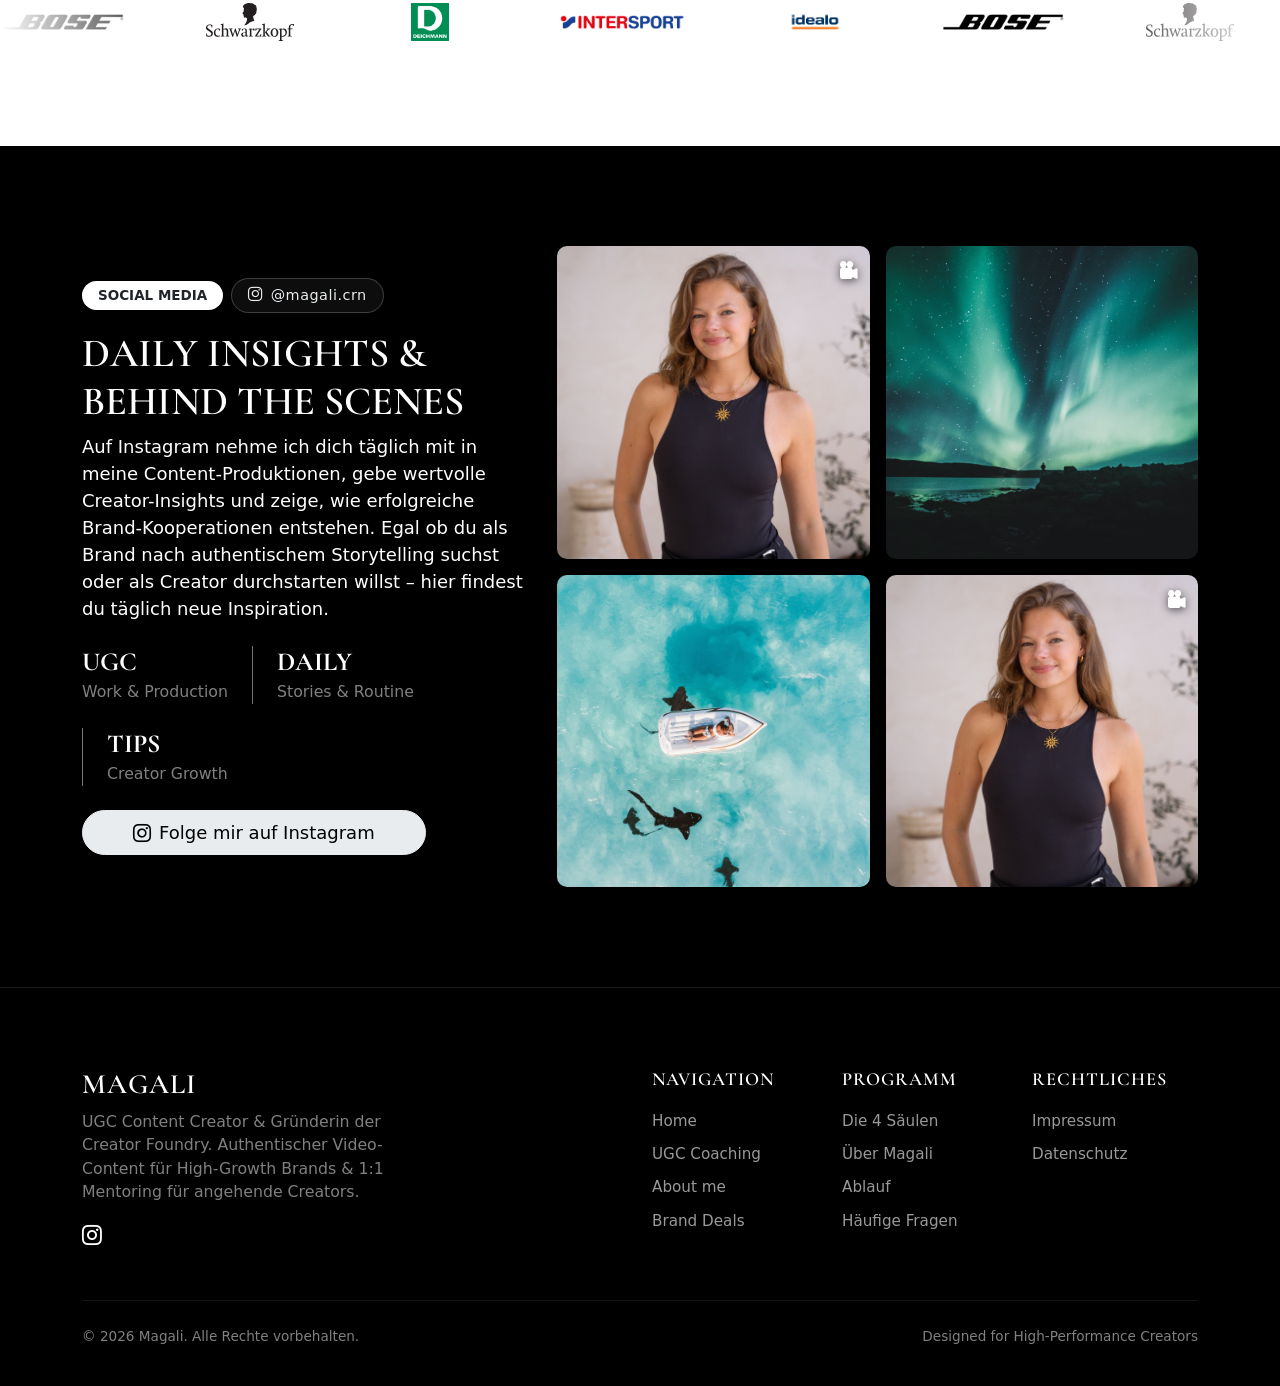
==== commit 6e7a6d8d: "Update hero and carousel images for enhanced visual appeal" ====
--- a/index.html
+++ b/index.html
@@ -176,15 +176,15 @@
                             <!-- Track 1 (Groß: runter / Klein: nach links) -->
                             <div class="marquee-track track-1">
                                 <div class="marquee-content">
-                                    <img src="./assets/images/DSC08524.jpeg" alt="UGC Video Showcase">
-                                    <img src="./assets/images/jared-rice-k3pYa0CDLl0-unsplash.jpg" alt="Brand Ad Production">
+                                    <img src="./assets/images/IMG_0714.jpeg" alt="UGC Video Showcase">
+                                    <img src="./assets/images/IMG_2253.jpeg" alt="Brand Ad Production">
                                     <img src="./assets/images/luke-stackpoole-5Qqkjn4PFPA-unsplash.jpg" alt="Social Media Creative">
                                     <img src="./assets/images/DSC08524.jpeg" alt="Magali Content Creation">
                                 </div>
                                 <!-- Duplikat für nahtlosen Loop -->
                                 <div class="marquee-content" aria-hidden="true">
-                                    <img src="./assets/images/DSC08524.jpeg" alt="UGC Video Showcase">
-                                    <img src="./assets/images/jared-rice-k3pYa0CDLl0-unsplash.jpg" alt="Brand Ad Production">
+                                    <img src="./assets/images/IMG_0714.jpeg" alt="UGC Video Showcase">
+                                    <img src="./assets/images/IMG_2253.jpeg" alt="Brand Ad Production">
                                     <img src="./assets/images/luke-stackpoole-5Qqkjn4PFPA-unsplash.jpg" alt="Social Media Creative">
                                     <img src="./assets/images/DSC08524.jpeg" alt="Magali Content Creation">
                                 </div>
--- a/assets/css/home.css
+++ b/assets/css/home.css
@@ -21,19 +21,19 @@
 .hero-carousel .carousel-item.slide-1 {
     background-image: 
         linear-gradient(to top, rgba(0, 0, 0, 1), rgba(0, 0, 0, .5), rgba(0, 0, 0, 0)),
-        url('../images/9FF7D4FA-B29F-4502-BABD-66CEBDDD4574_1_105_c.jpeg');
+        url('../images/104D8907-C371-4F86-A58F-998DB5D8B02C_1_105_c.jpeg');
 }
 
 .hero-carousel .carousel-item.slide-2 {
     background-image: 
         linear-gradient(to top, rgba(0, 0, 0, 1), rgba(0, 0, 0, .5), rgba(0, 0, 0, 0)),
-        url('../images/luke-stackpoole-5Qqkjn4PFPA-unsplash.jpg');
+        url('../images/02AF911A-8FC3-46FC-9C72-52C494348E8C_1_105_c.jpeg');
 }
 
 .hero-carousel .carousel-item.slide-3 {
     background-image: 
         linear-gradient(to top, rgba(0, 0, 0, 1), rgba(0, 0, 0, .5), rgba(0, 0, 0, 0)),
-        url('../images/jared-rice-k3pYa0CDLl0-unsplash.jpg');
+        url('../images/E2F387E1-0D85-4F24-B24C-7077E2AD5178_1_105_c.jpeg');
 }
 
 /* Optional: Pfeile und Indikatoren etwas anheben, damit sie gut klickbar bleiben */
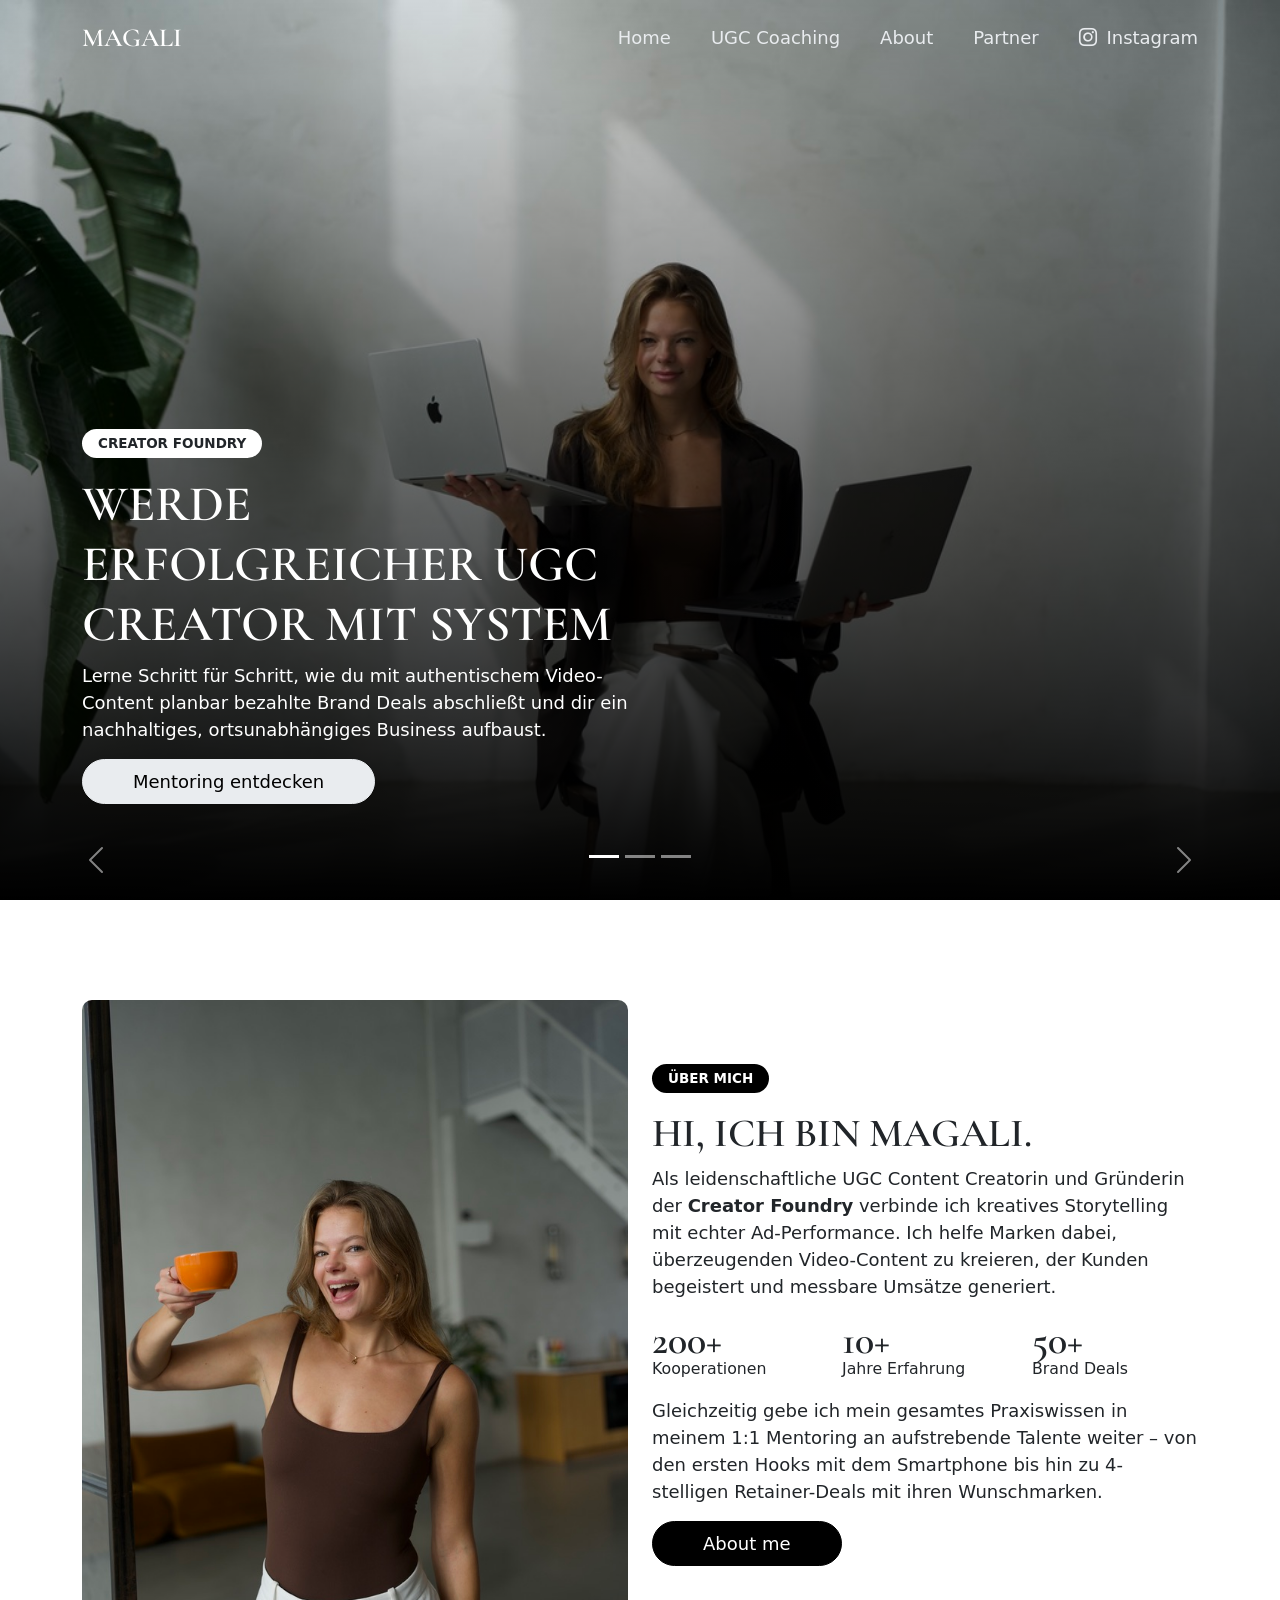
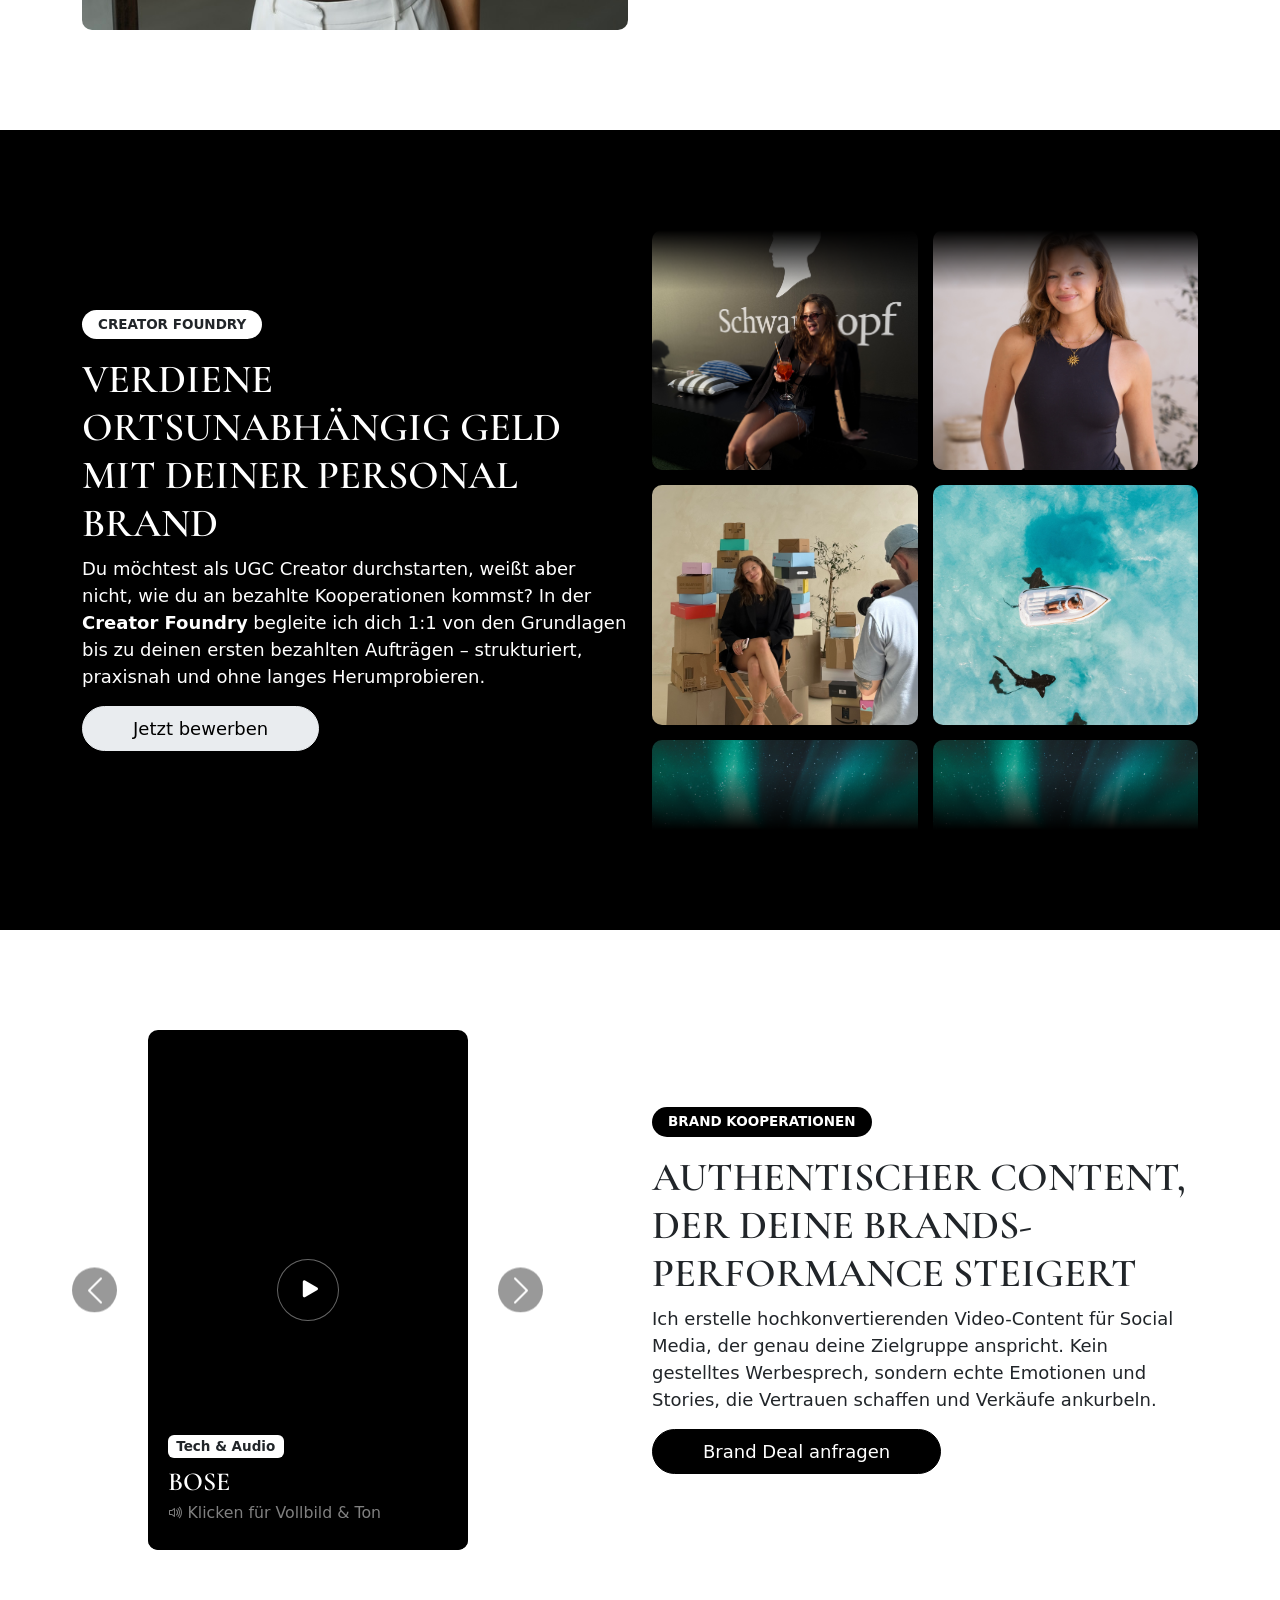
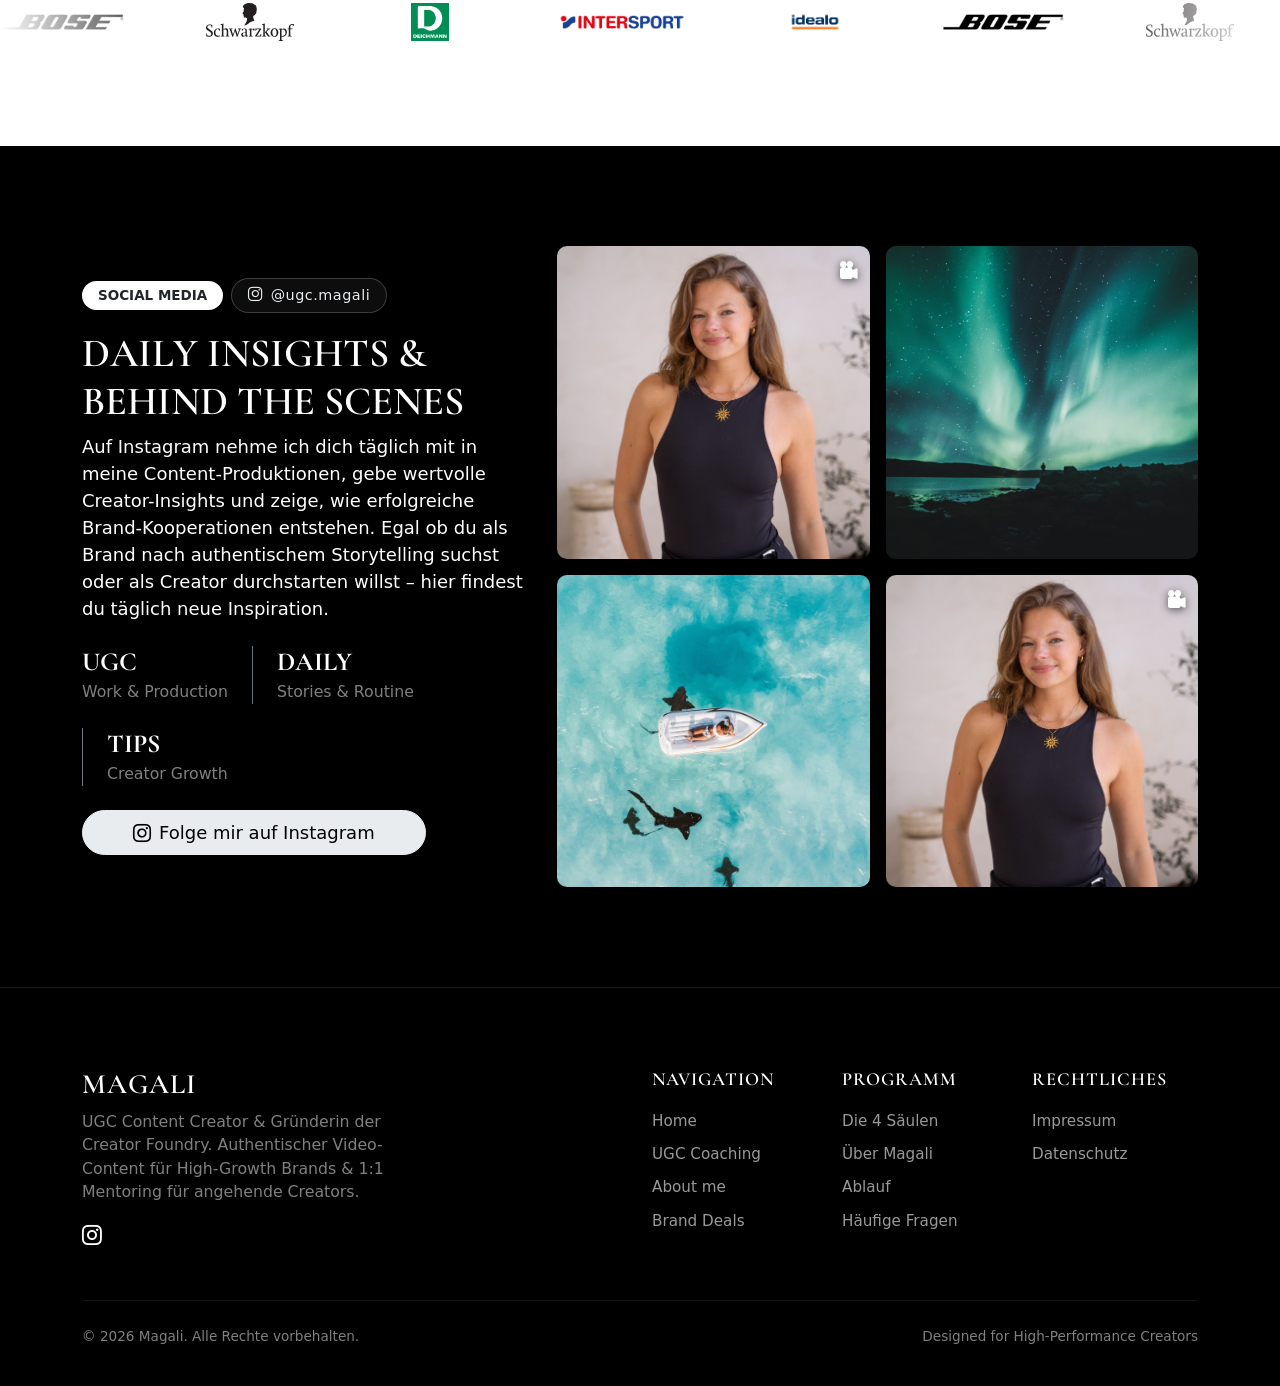
==== commit 553ec2c7: "Update Instagram links across multiple pages to reflect new handle" ====
--- a/index.html
+++ b/index.html
@@ -45,7 +45,7 @@
                             <a class="nav-link" href="/partner">Partner</a>
                         </li>
                         <li class="nav-item">
-                            <a class="nav-link pe-0" href="https://www.instagram.com/magali.crn/" target="_blank" rel="noopener noreferrer"><i class="bi bi-instagram me-1"></i> Instagram</a>
+                            <a class="nav-link pe-0" href="https://www.instagram.com/ugc.magali" target="_blank" rel="noopener noreferrer"><i class="bi bi-instagram me-1"></i> Instagram</a>
                         </li>
                     </ul>
                 </div>
@@ -403,7 +403,7 @@
                             <span class="badge bg-white text-dark text-uppercase px-3 py-2 d-inline-block" style="border-radius: 50px;">Social Media</span>
                             <div class="d-inline-flex align-items-center gap-2 insta-handle-badge">
                                 <i class="bi bi-instagram"></i>
-                                <span>@magali.crn</span>
+                                <span>@ugc.magali</span>
                             </div>
                         </div>
                         <h2>Daily Insights & Behind The Scenes</h2>
@@ -424,7 +424,7 @@
                                 <small>Creator Growth</small>
                             </div>
                         </div>
-                        <a href="https://www.instagram.com/magali.crn/" target="_blank" rel="noopener noreferrer" class="btn btn-white">
+                        <a href="https://www.instagram.com/ugc.magali" target="_blank" rel="noopener noreferrer" class="btn btn-white">
                             <i class="bi bi-instagram me-2"></i>Folge mir auf Instagram
                         </a>
                     </div>
@@ -434,7 +434,7 @@
                         <div class="row g-3">
                             <!-- Post 1: UGC Reel -->
                             <div class="col-6">
-                                <a href="https://www.instagram.com/magali.crn/" target="_blank" rel="noopener noreferrer" class="insta-card">
+                                <a href="https://www.instagram.com/ugc.magali" target="_blank" rel="noopener noreferrer" class="insta-card">
                                     <img src="./assets/images/DSC08524.jpeg" alt="Instagram Post 1" class="insta-img">
                                     <div class="insta-type-icon"><i class="bi bi-camera-reels-fill"></i></div>
                                     <div class="insta-card-overlay">
@@ -449,7 +449,7 @@
 
                             <!-- Post 2: Lifestyle / Aesthetic -->
                             <div class="col-6">
-                                <a href="https://www.instagram.com/magali.crn/" target="_blank" rel="noopener noreferrer" class="insta-card">
+                                <a href="https://www.instagram.com/ugc.magali" target="_blank" rel="noopener noreferrer" class="insta-card">
                                     <img src="./assets/images/luke-stackpoole-5Qqkjn4PFPA-unsplash.jpg" alt="Instagram Post 2" class="insta-img">
                                     <div class="insta-card-overlay">
                                         <div class="insta-overlay-stats">
@@ -463,7 +463,7 @@
 
                             <!-- Post 3: Behind The Scenes -->
                             <div class="col-6">
-                                <a href="https://www.instagram.com/magali.crn/" target="_blank" rel="noopener noreferrer" class="insta-card">
+                                <a href="https://www.instagram.com/ugc.magali" target="_blank" rel="noopener noreferrer" class="insta-card">
                                     <img src="./assets/images/jared-rice-k3pYa0CDLl0-unsplash.jpg" alt="Instagram Post 3" class="insta-img">
                                     <div class="insta-card-overlay">
                                         <div class="insta-overlay-stats">
@@ -477,7 +477,7 @@
 
                             <!-- Post 4: UGC Content / Editorial -->
                             <div class="col-6">
-                                <a href="https://www.instagram.com/magali.crn/" target="_blank" rel="noopener noreferrer" class="insta-card">
+                                <a href="https://www.instagram.com/ugc.magali" target="_blank" rel="noopener noreferrer" class="insta-card">
                                     <img src="./assets/images/DSC08524.jpeg" alt="Instagram Post 4" class="insta-img">
                                     <div class="insta-type-icon"><i class="bi bi-camera-reels-fill"></i></div>
                                     <div class="insta-card-overlay">
@@ -535,7 +535,7 @@
                             UGC Content Creator & Gründerin der Creator Foundry. Authentischer Video-Content für High-Growth Brands & 1:1 Mentoring für angehende Creators.
                         </p>
                         <div class="d-flex align-items-center gap-3">
-                            <a href="https://www.instagram.com/magali.crn/" target="_blank" rel="noopener noreferrer" class="fs-5 text-white" aria-label="Instagram">
+                            <a href="https://www.instagram.com/ugc.magali" target="_blank" rel="noopener noreferrer" class="fs-5 text-white" aria-label="Instagram">
                                 <i class="bi bi-instagram"></i>
                             </a>
                         </div>
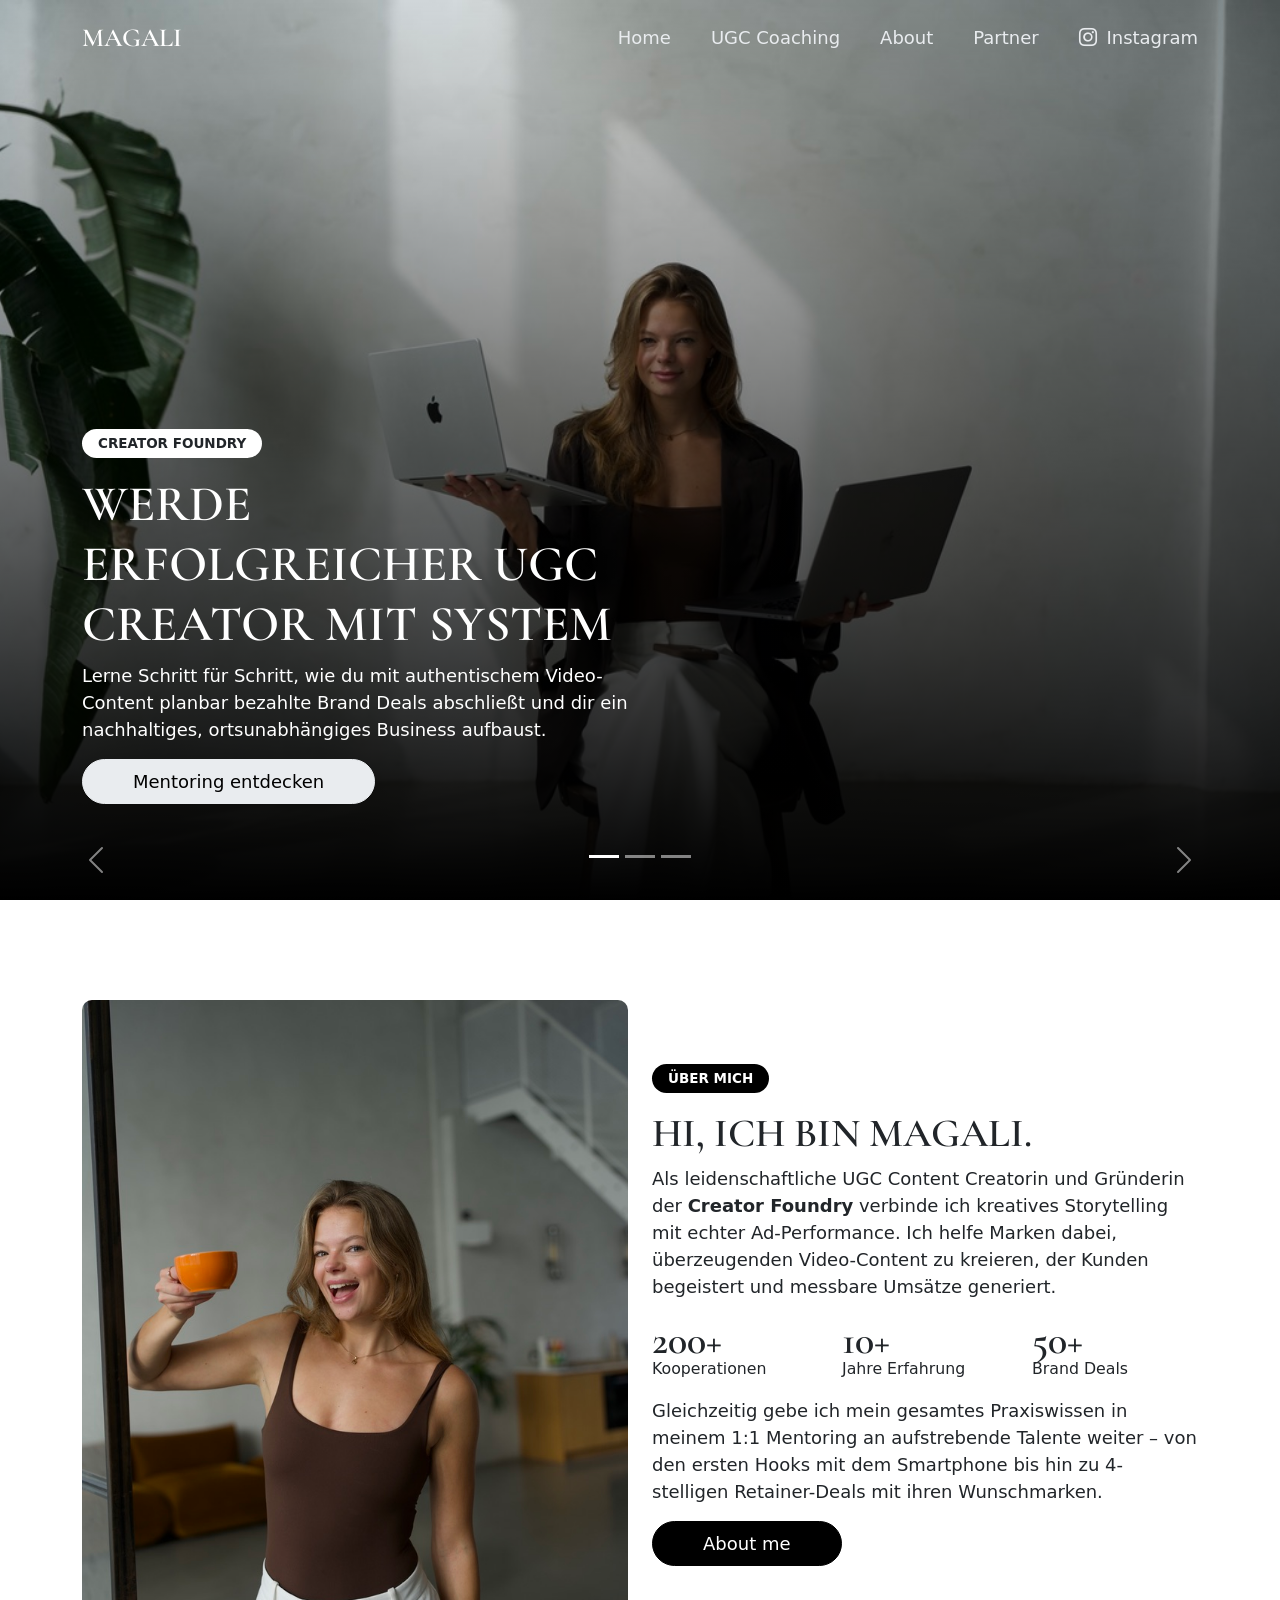
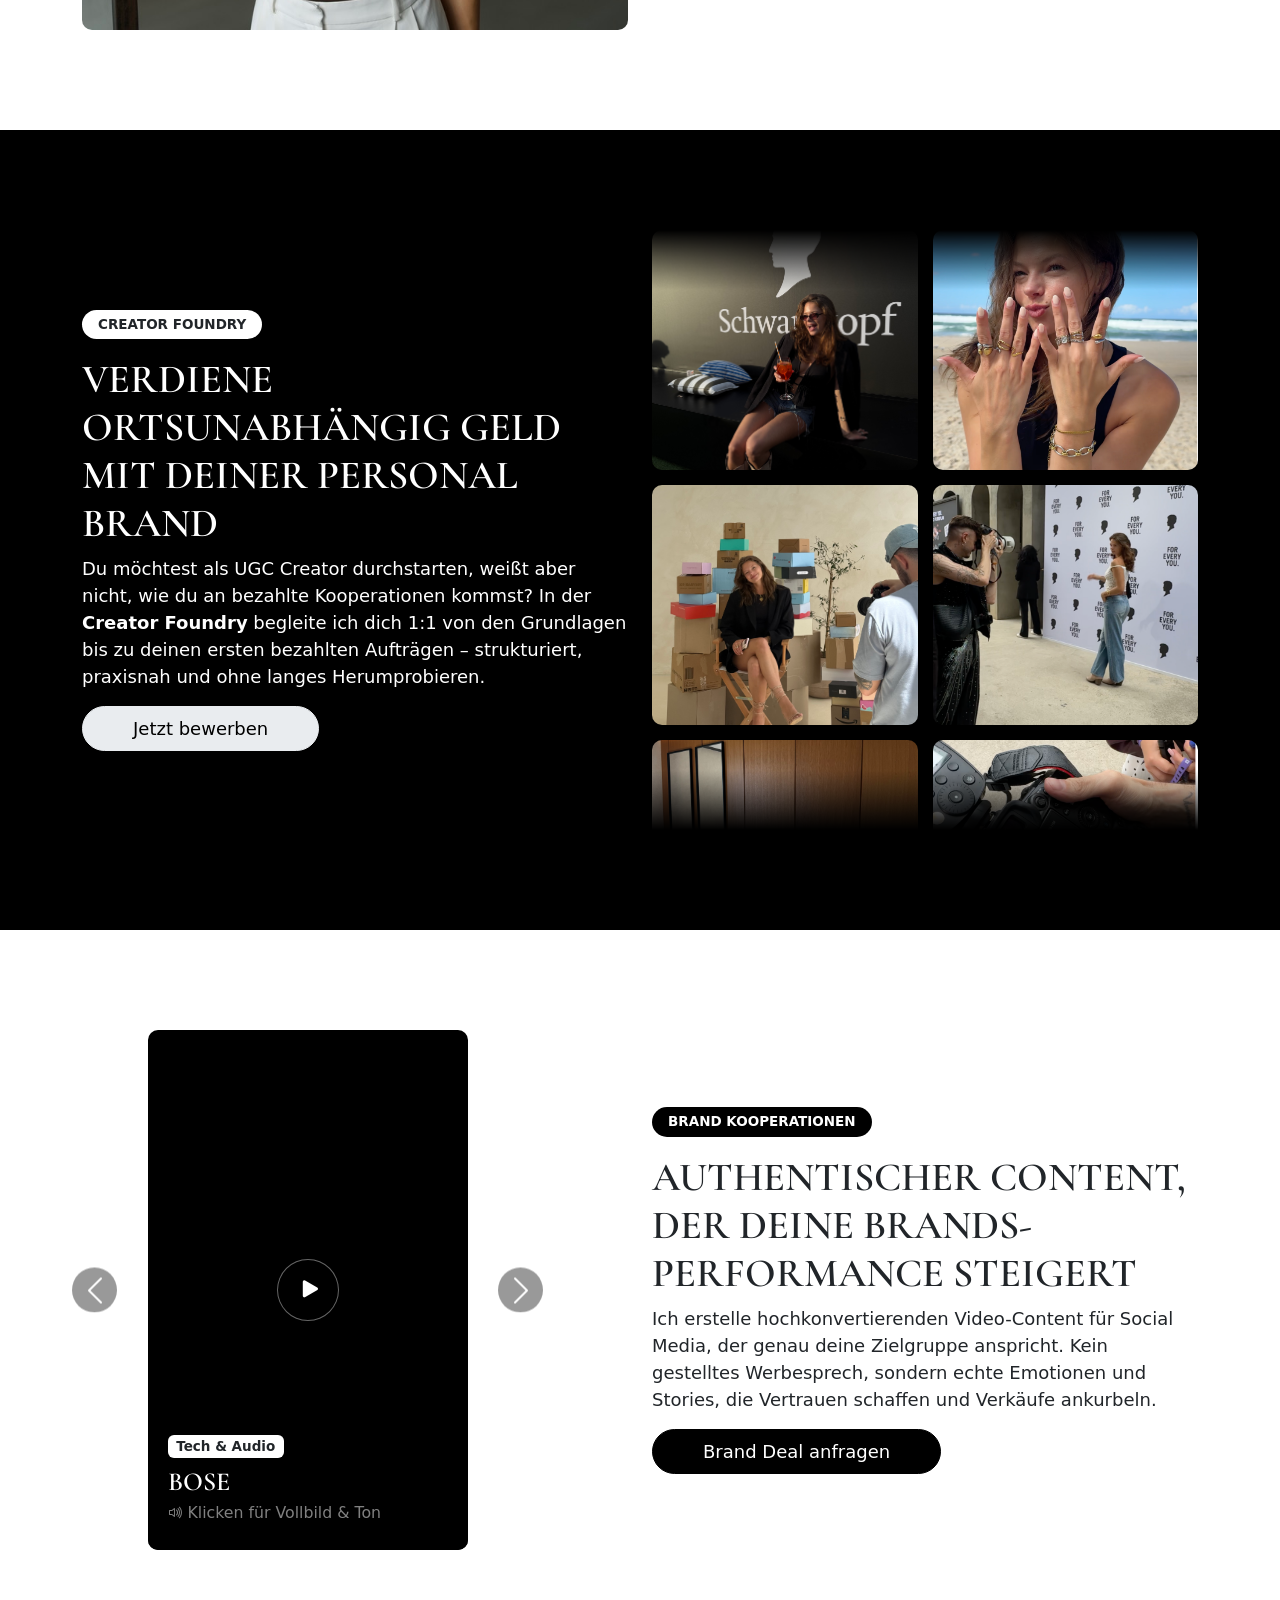
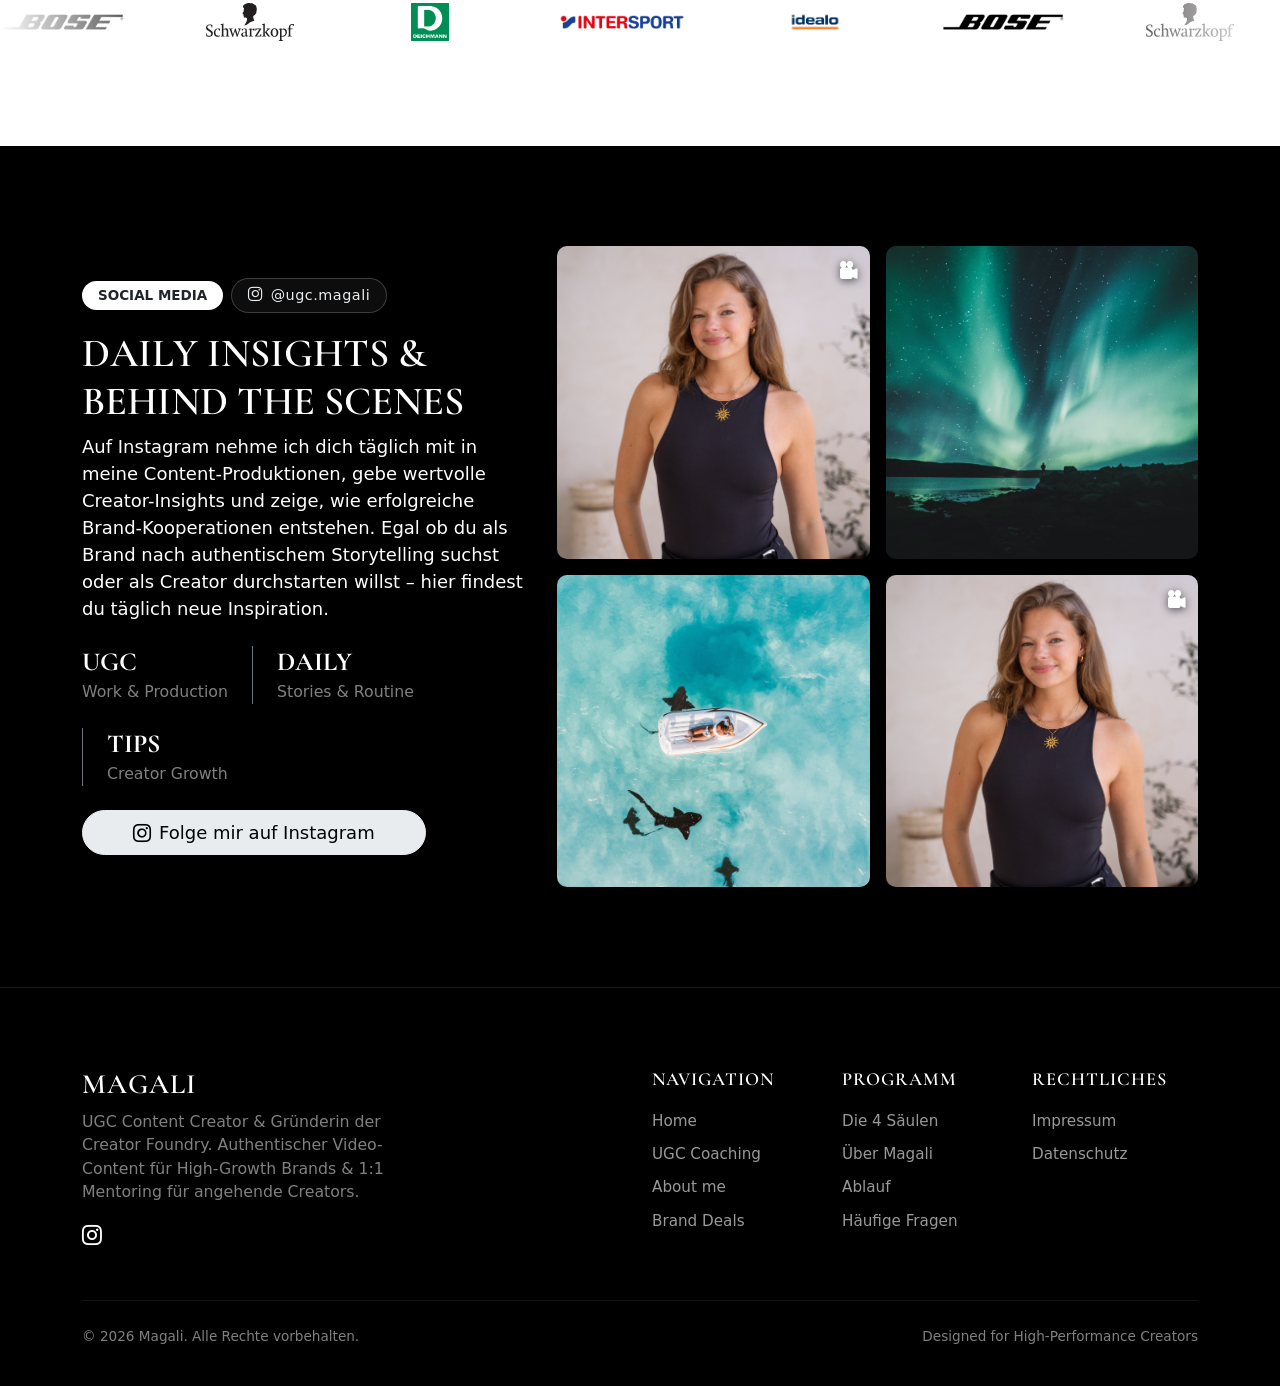
==== commit 1367bb50: "Add new images and update marquee content for enhanced visual appeal" ====
--- a/index.html
+++ b/index.html
@@ -178,32 +178,32 @@
                                 <div class="marquee-content">
                                     <img src="./assets/images/IMG_0714.jpeg" alt="UGC Video Showcase">
                                     <img src="./assets/images/IMG_2253.jpeg" alt="Brand Ad Production">
-                                    <img src="./assets/images/luke-stackpoole-5Qqkjn4PFPA-unsplash.jpg" alt="Social Media Creative">
-                                    <img src="./assets/images/DSC08524.jpeg" alt="Magali Content Creation">
+                                    <img src="./assets/images/IMG_2107.jpeg" alt="Magali Content Creation">
+                                    <img src="./assets/images/IMG_8935.png" alt="Social Media Creative">
                                 </div>
                                 <!-- Duplikat für nahtlosen Loop -->
                                 <div class="marquee-content" aria-hidden="true">
                                     <img src="./assets/images/IMG_0714.jpeg" alt="UGC Video Showcase">
                                     <img src="./assets/images/IMG_2253.jpeg" alt="Brand Ad Production">
-                                    <img src="./assets/images/luke-stackpoole-5Qqkjn4PFPA-unsplash.jpg" alt="Social Media Creative">
-                                    <img src="./assets/images/DSC08524.jpeg" alt="Magali Content Creation">
+                                    <img src="./assets/images/IMG_2107.jpeg" alt="Magali Content Creation">
+                                    <img src="./assets/images/IMG_8935.png" alt="Social Media Creative">
                                 </div>
                             </div>
 
                             <!-- Track 2 (Groß: hoch / Klein: nach rechts) -->
                             <div class="marquee-track track-2">
                                 <div class="marquee-content">
-                                    <img src="./assets/images/DSC08524.jpeg" alt="Creator Mentoring Insight">
-                                    <img src="./assets/images/jared-rice-k3pYa0CDLl0-unsplash.jpg" alt="High-Converting Video">
-                                    <img src="./assets/images/luke-stackpoole-5Qqkjn4PFPA-unsplash.jpg" alt="Performance Marketing Asset">
+                                    <img src="./assets/images/Bildschirmfoto 2026-09-25 um 14.42.42.png" alt="Creator Mentoring Insight">
+                                    <img src="./assets/images/Bildschirmfoto 2026-09-25 um 14.52.22.png" alt="High-Converting Video">
+                                    <img src="./assets/images/Bild 17.06.26 um 18.05.png" alt="Performance Marketing Asset">
                                     <img src="./assets/images/DSC08524.jpeg" alt="Authentic UGC Reel">
                                 </div>
                                 <!-- Duplikat für nahtlosen Loop -->
                                 <div class="marquee-content" aria-hidden="true">
+                                    <img src="./assets/images/Bildschirmfoto 2026-09-25 um 14.42.42.png" alt="High-Converting Video">
+                                    <img src="./assets/images/Bildschirmfoto 2026-09-25 um 14.52.22.png" alt="Performance Marketing Asset">
+                                    <img src="./assets/images/Bild 17.06.26 um 18.05.png" alt="Authentic UGC Reel">
                                     <img src="./assets/images/DSC08524.jpeg" alt="Creator Mentoring Insight">
-                                    <img src="./assets/images/jared-rice-k3pYa0CDLl0-unsplash.jpg" alt="High-Converting Video">
-                                    <img src="./assets/images/luke-stackpoole-5Qqkjn4PFPA-unsplash.jpg" alt="Performance Marketing Asset">
-                                    <img src="./assets/images/DSC08524.jpeg" alt="Authentic UGC Reel">
                                 </div>
                             </div>
 
--- a/assets/css/style.css
+++ b/assets/css/style.css
@@ -294,4 +294,14 @@
     font-family: monospace;
     font-size: 0.9em;
     display: inline-block;
+}
+
+/*------------------------------------------------------------------------------- CTA BOX SPLIT WITH SQUARE IMAGE: */
+
+.cta-square-img {
+    width: 100%;
+    aspect-ratio: 1 / 1;
+    object-fit: cover;
+    border-radius: 10px;
+    box-shadow: 0 12px 32px rgba(0, 0, 0, 0.12);
 }
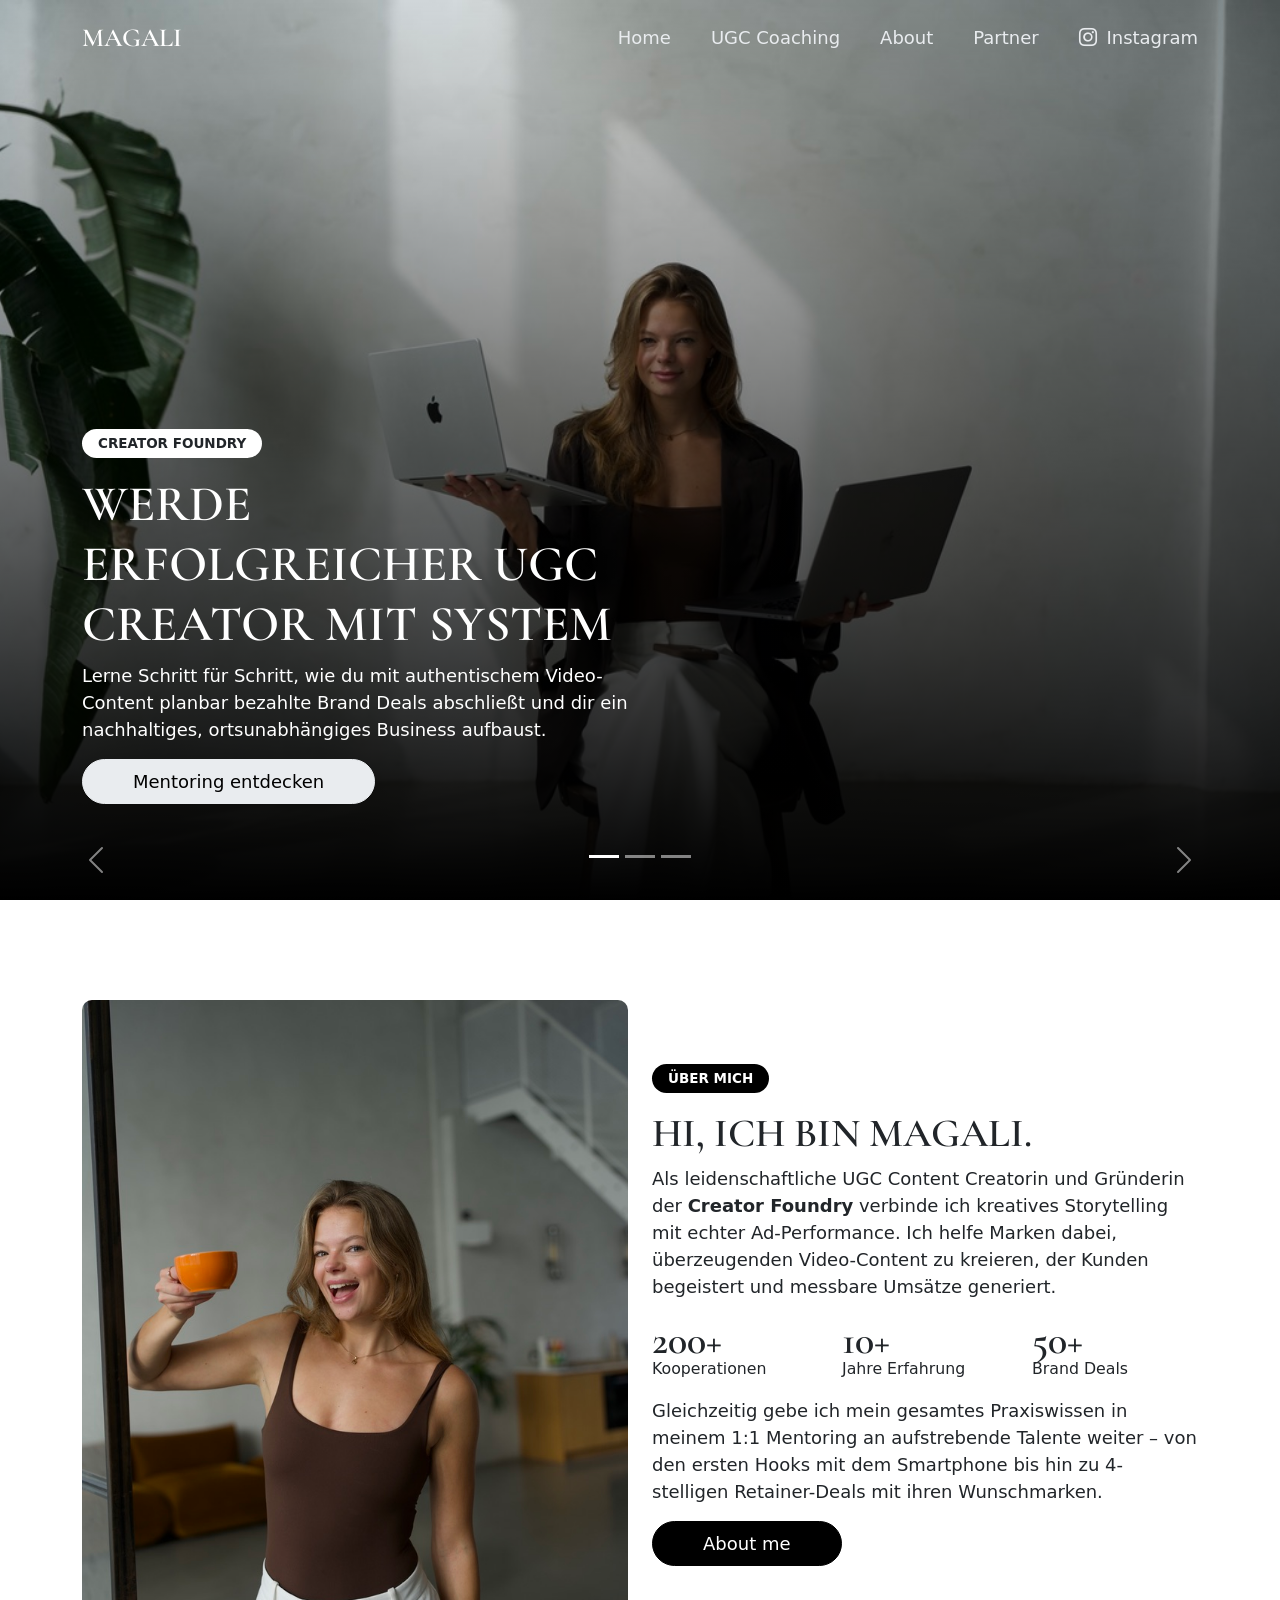
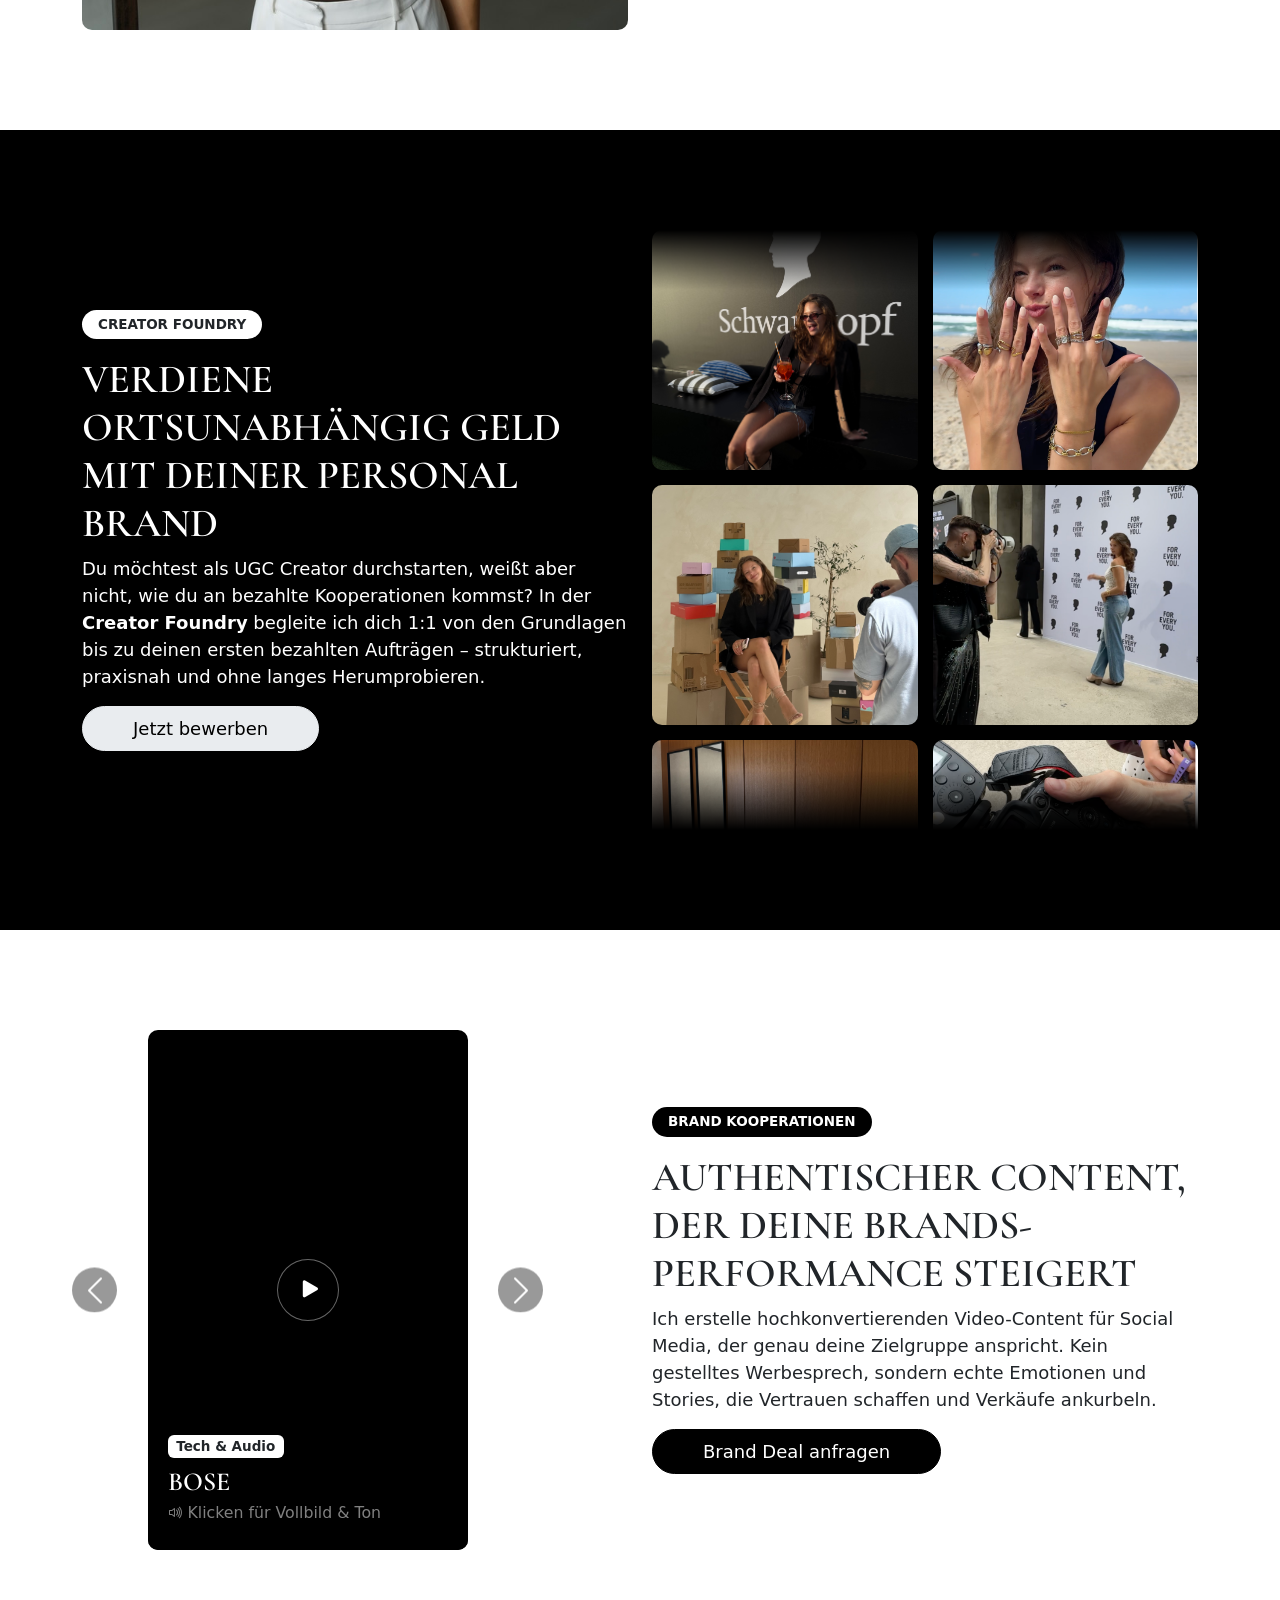
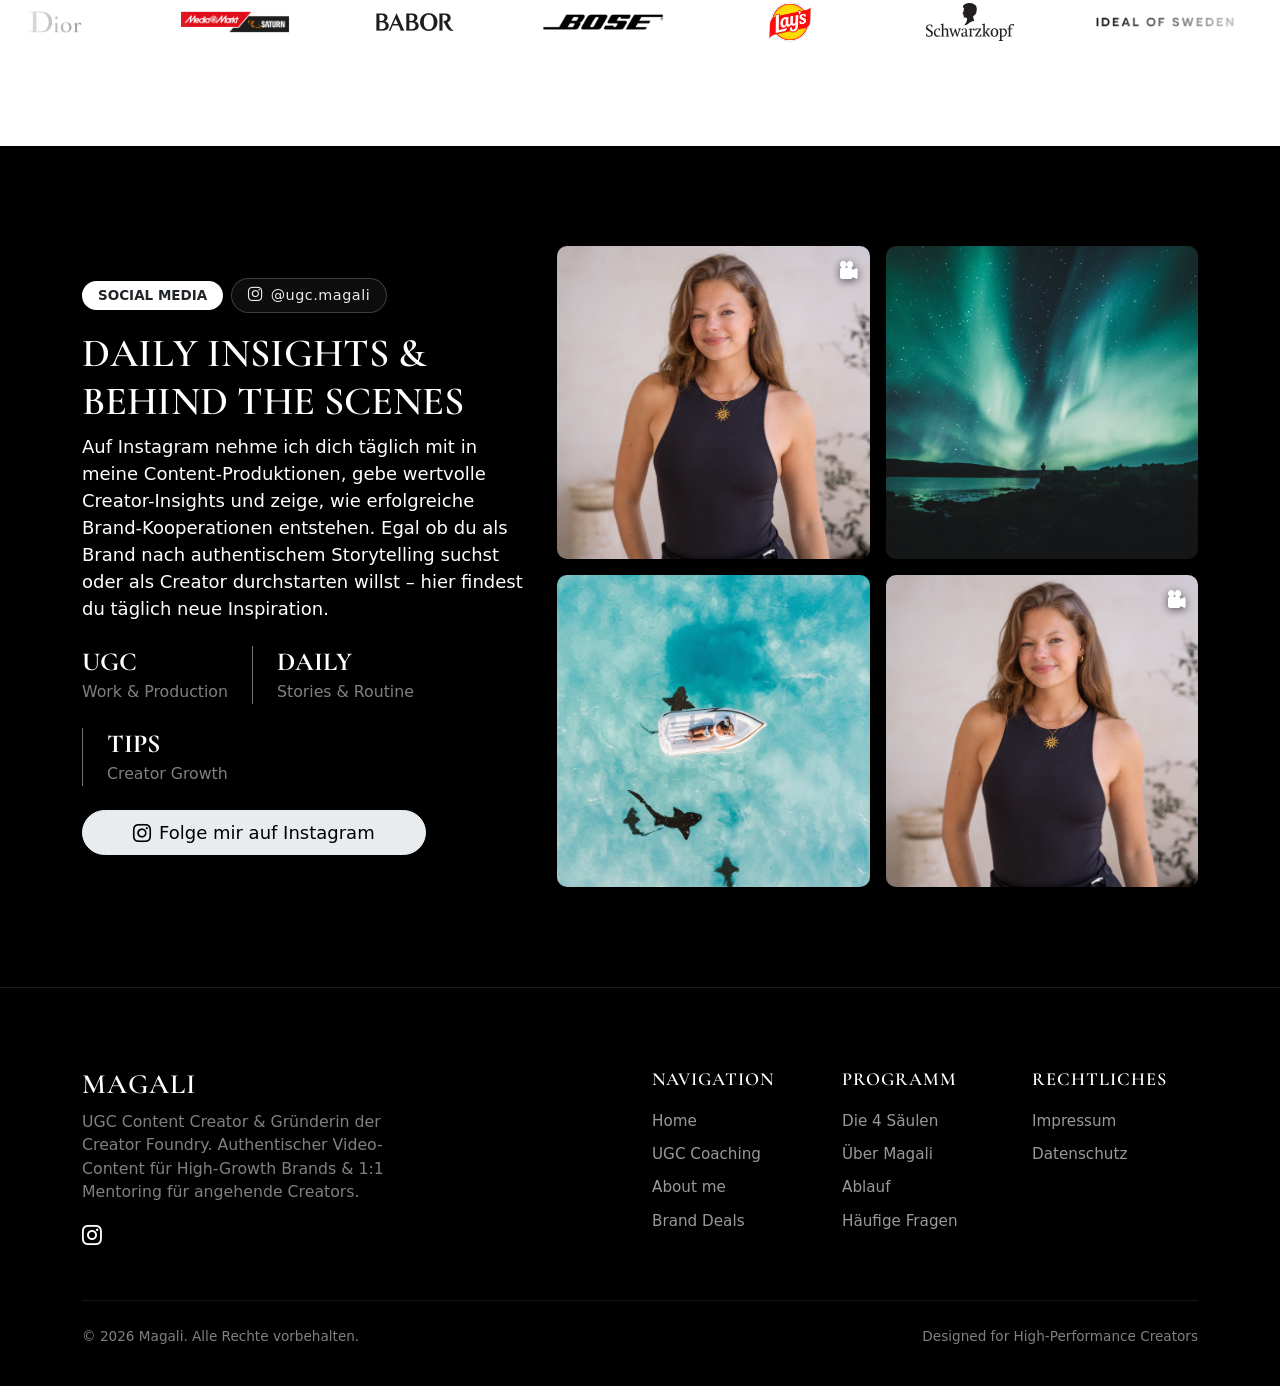
==== commit 169bb31b: "Enhance brand logos and layout across homepage and partner sections for improved visual consistency " ====
--- a/index.html
+++ b/index.html
@@ -357,37 +357,85 @@
                     <!-- Set 1 -->
                     <div class="brand-marquee-content">
                         <div class="brand-logo-wrap">
+                            <img src="./assets/images/brands/Dior_Logo.svg.webp" alt="Dior" class="brand-logo-dior">
+                        </div>
+                        <div class="brand-logo-wrap">
+                            <img src="./assets/images/brands/Media_Markt_&_Saturn_Logo_01.2023.svg.webp" alt="MediaMarkt Saturn" class="brand-logo-mediamarkt">
+                        </div>
+                        <div class="brand-logo-wrap">
+                            <img src="./assets/images/brands/Babor-Logo-640px.png" alt="BABOR" class="brand-logo-babor">
+                        </div>
+                        <div class="brand-logo-wrap">
                             <img src="./assets/images/brands/Bose_logo.svg.webp" alt="Bose" class="brand-logo-bose">
                         </div>
                         <div class="brand-logo-wrap">
+                            <img src="./assets/images/brands/Lays-Logo.png" alt="Lay's" class="brand-logo-lays">
+                        </div>
+                        <div class="brand-logo-wrap">
                             <img src="./assets/images/brands/Schwarzkopf_(Haarkosmetik)_logo.svg" alt="Schwarzkopf" class="brand-logo-schwarzkopf">
                         </div>
                         <div class="brand-logo-wrap">
+                            <img src="./assets/images/brands/5fe541370111b63470b942c369523dc1-03a22a6122de39581047a4c52c752de8.png" alt="IDEAL OF SWEDEN" class="brand-logo-idealofsweden">
+                        </div>
+                        <div class="brand-logo-wrap">
+                            <img src="./assets/images/brands/INTERSPORT Logo.png" alt="Intersport" class="brand-logo-intersport">
+                        </div>
+                        <div class="brand-logo-wrap">
+                            <img src="./assets/images/brands/531597-logo-1681811010.png" alt="Rosental Organics" class="brand-logo-rosental">
+                        </div>
+                        <div class="brand-logo-wrap">
                             <img src="./assets/images/brands/Deichmann_logo.svg.webp" alt="Deichmann" class="brand-logo-deichmann">
                         </div>
                         <div class="brand-logo-wrap">
-                            <img src="./assets/images/brands/INTERSPORT Logo.png" alt="Intersport" class="brand-logo-intersport">
+                            <img src="./assets/images/brands/2023-MyWellness-word-image-mark-black-protection-area.png" alt="MyWellness" class="brand-logo-mywellness">
                         </div>
                         <div class="brand-logo-wrap">
                             <img src="./assets/images/brands/Idealo Logo.jpeg" alt="idealo" class="brand-logo-idealo">
+                        </div>
+                        <div class="brand-logo-wrap">
+                            <img src="./assets/images/brands/blau-logo-600x330-transparent.png" alt="Blau" class="brand-logo-blau">
                         </div>
                     </div>
                     <!-- Duplikat für nahtlosen Loop -->
                     <div class="brand-marquee-content" aria-hidden="true">
                         <div class="brand-logo-wrap">
+                            <img src="./assets/images/brands/Dior_Logo.svg.webp" alt="Dior" class="brand-logo-dior">
+                        </div>
+                        <div class="brand-logo-wrap">
+                            <img src="./assets/images/brands/Media_Markt_&_Saturn_Logo_01.2023.svg.webp" alt="MediaMarkt Saturn" class="brand-logo-mediamarkt">
+                        </div>
+                        <div class="brand-logo-wrap">
+                            <img src="./assets/images/brands/Babor-Logo-640px.png" alt="BABOR" class="brand-logo-babor">
+                        </div>
+                        <div class="brand-logo-wrap">
                             <img src="./assets/images/brands/Bose_logo.svg.webp" alt="Bose" class="brand-logo-bose">
                         </div>
                         <div class="brand-logo-wrap">
+                            <img src="./assets/images/brands/Lays-Logo.png" alt="Lay's" class="brand-logo-lays">
+                        </div>
+                        <div class="brand-logo-wrap">
                             <img src="./assets/images/brands/Schwarzkopf_(Haarkosmetik)_logo.svg" alt="Schwarzkopf" class="brand-logo-schwarzkopf">
                         </div>
                         <div class="brand-logo-wrap">
+                            <img src="./assets/images/brands/5fe541370111b63470b942c369523dc1-03a22a6122de39581047a4c52c752de8.png" alt="IDEAL OF SWEDEN" class="brand-logo-idealofsweden">
+                        </div>
+                        <div class="brand-logo-wrap">
+                            <img src="./assets/images/brands/INTERSPORT Logo.png" alt="Intersport" class="brand-logo-intersport">
+                        </div>
+                        <div class="brand-logo-wrap">
+                            <img src="./assets/images/brands/531597-logo-1681811010.png" alt="Rosental Organics" class="brand-logo-rosental">
+                        </div>
+                        <div class="brand-logo-wrap">
                             <img src="./assets/images/brands/Deichmann_logo.svg.webp" alt="Deichmann" class="brand-logo-deichmann">
                         </div>
                         <div class="brand-logo-wrap">
-                            <img src="./assets/images/brands/INTERSPORT Logo.png" alt="Intersport" class="brand-logo-intersport">
+                            <img src="./assets/images/brands/2023-MyWellness-word-image-mark-black-protection-area.png" alt="MyWellness" class="brand-logo-mywellness">
                         </div>
                         <div class="brand-logo-wrap">
                             <img src="./assets/images/brands/Idealo Logo.jpeg" alt="idealo" class="brand-logo-idealo">
+                        </div>
+                        <div class="brand-logo-wrap">
+                            <img src="./assets/images/brands/blau-logo-600x330-transparent.png" alt="Blau" class="brand-logo-blau">
                         </div>
                     </div>
                 </div>
--- a/assets/css/home.css
+++ b/assets/css/home.css
@@ -302,7 +302,7 @@
     display: flex;
     gap: 70px;
     align-items: center;
-    animation: brand-scroll 28s linear infinite;
+    animation: brand-scroll 45s linear infinite;
 }
 
 .brand-logo-wrap {
@@ -319,30 +319,71 @@
     transition: all 0.3s ease;
 }
 
-/* Optisches Gleichgewicht (Visual Weight Balancing) */
+/* Optisches Gleichgewicht (Visual Weight Balancing für alle 13 Marken) */
+.brand-logo-dior {
+    height: 24px !important;
+    max-width: 90px;
+}
+
+.brand-logo-mediamarkt {
+    height: 22px !important;
+    max-width: 160px;
+}
+
+.brand-logo-babor {
+    height: 20px !important;
+    max-width: 105px;
+}
+
 .brand-logo-bose {
     height: 18px !important;
     max-width: 125px;
 }
 
+.brand-logo-lays {
+    height: 40px !important;
+    max-width: 50px;
+}
+
 .brand-logo-schwarzkopf {
     height: 38px !important;
     max-width: 120px;
 }
 
+.brand-logo-idealofsweden {
+    height: 14px !important;
+    max-width: 140px;
+}
+
+.brand-logo-intersport {
+    height: 24px !important;
+    max-width: 135px;
+}
+
+.brand-logo-rosental {
+    height: 22px !important;
+    max-width: 115px;
+}
+
 .brand-logo-deichmann {
     height: 38px !important;
     max-width: 48px;
 }
 
-.brand-logo-intersport {
-    height: 24px !important;
-    max-width: 135px;
+.brand-logo-mywellness {
+    height: 38px !important;
+    max-width: 85px;
 }
 
 .brand-logo-idealo {
     height: 28px !important;
     max-width: 110px;
+    mix-blend-mode: multiply;
+}
+
+.brand-logo-blau {
+    height: 28px !important;
+    max-width: 85px;
 }
 
 @keyframes brand-scroll {
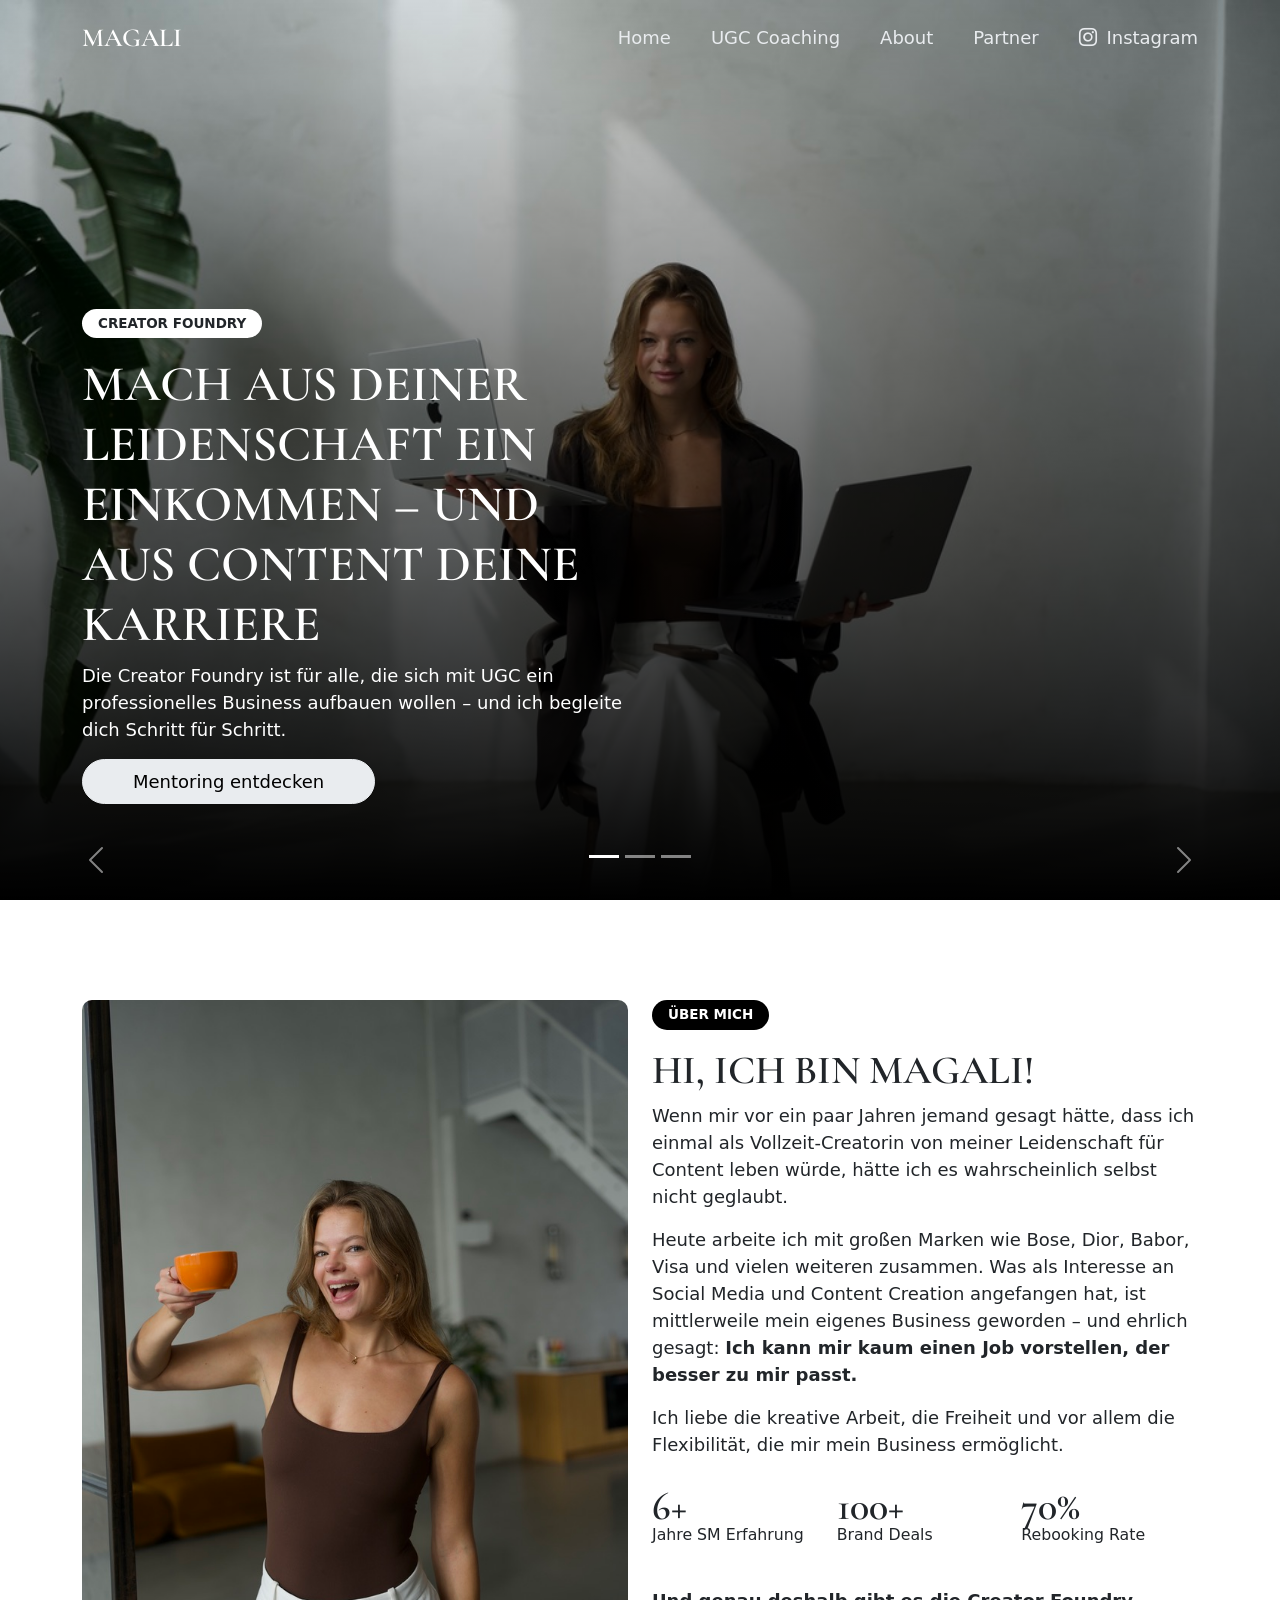
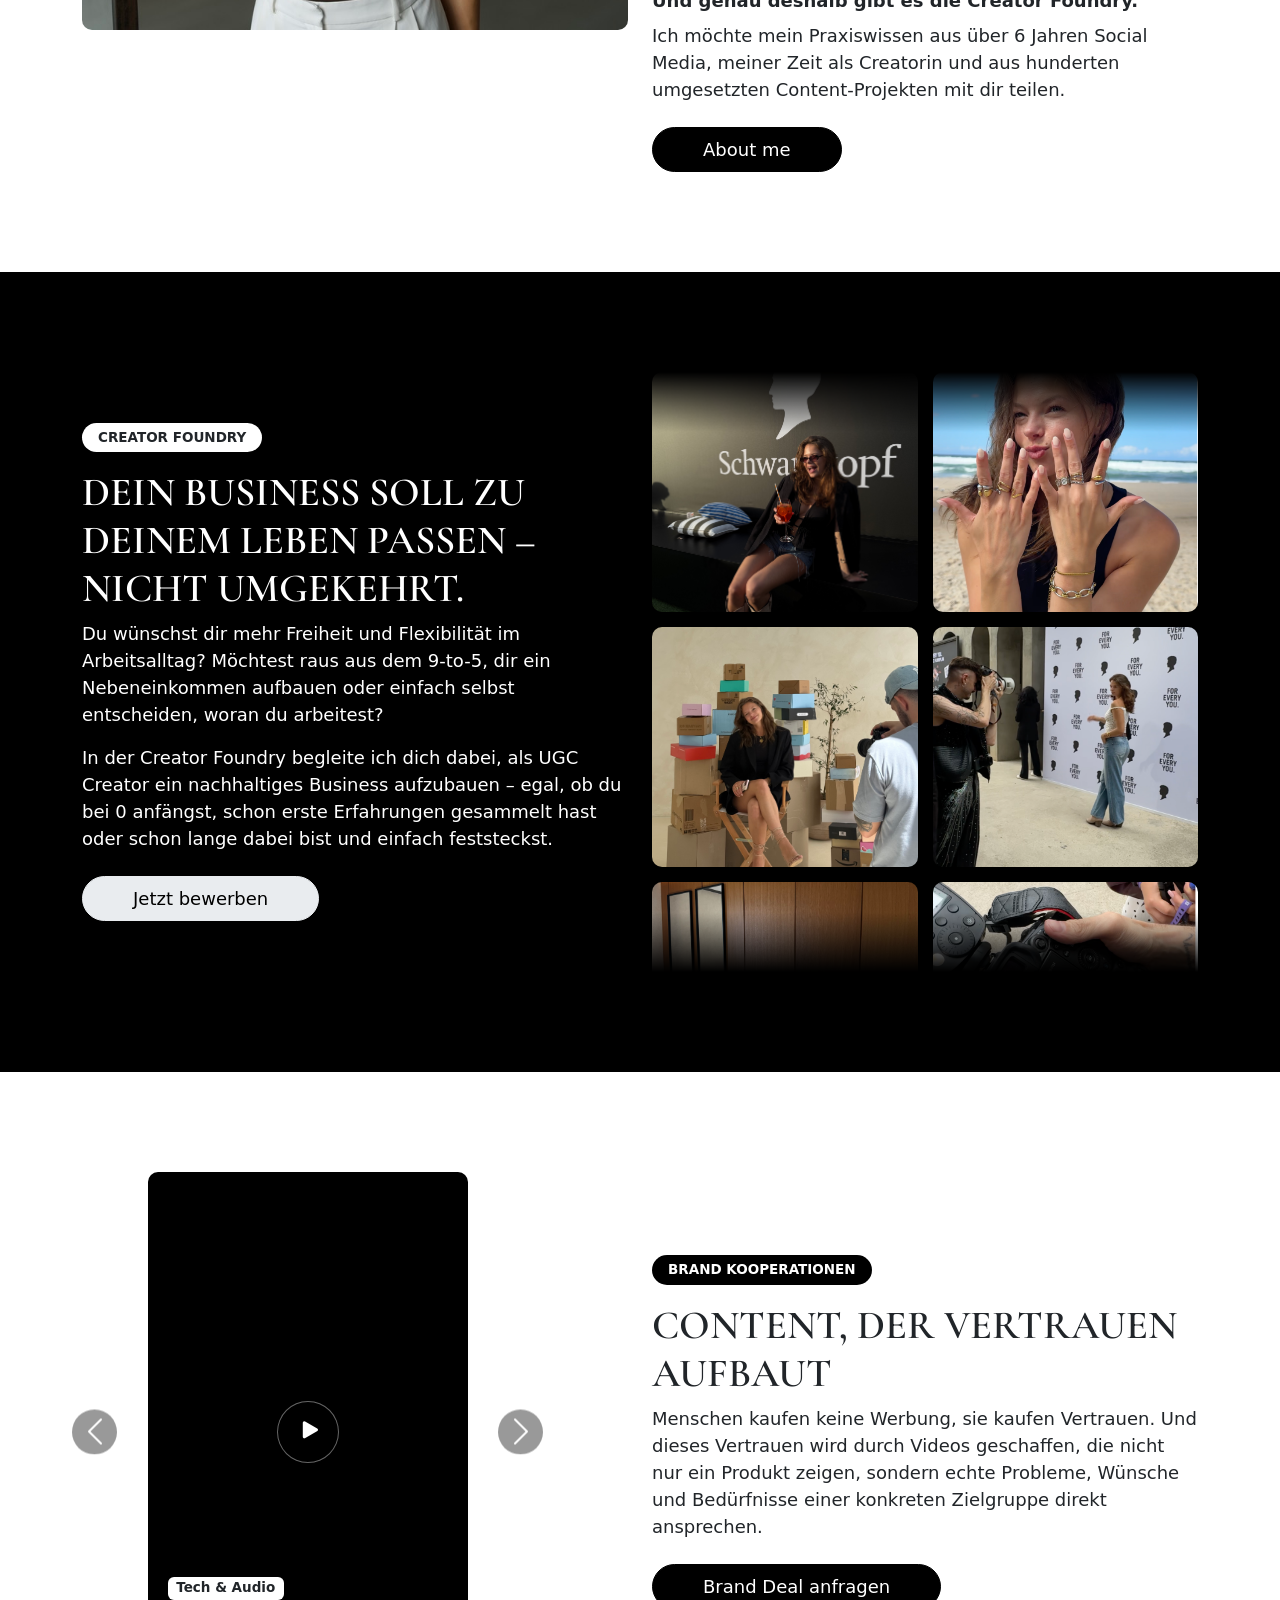
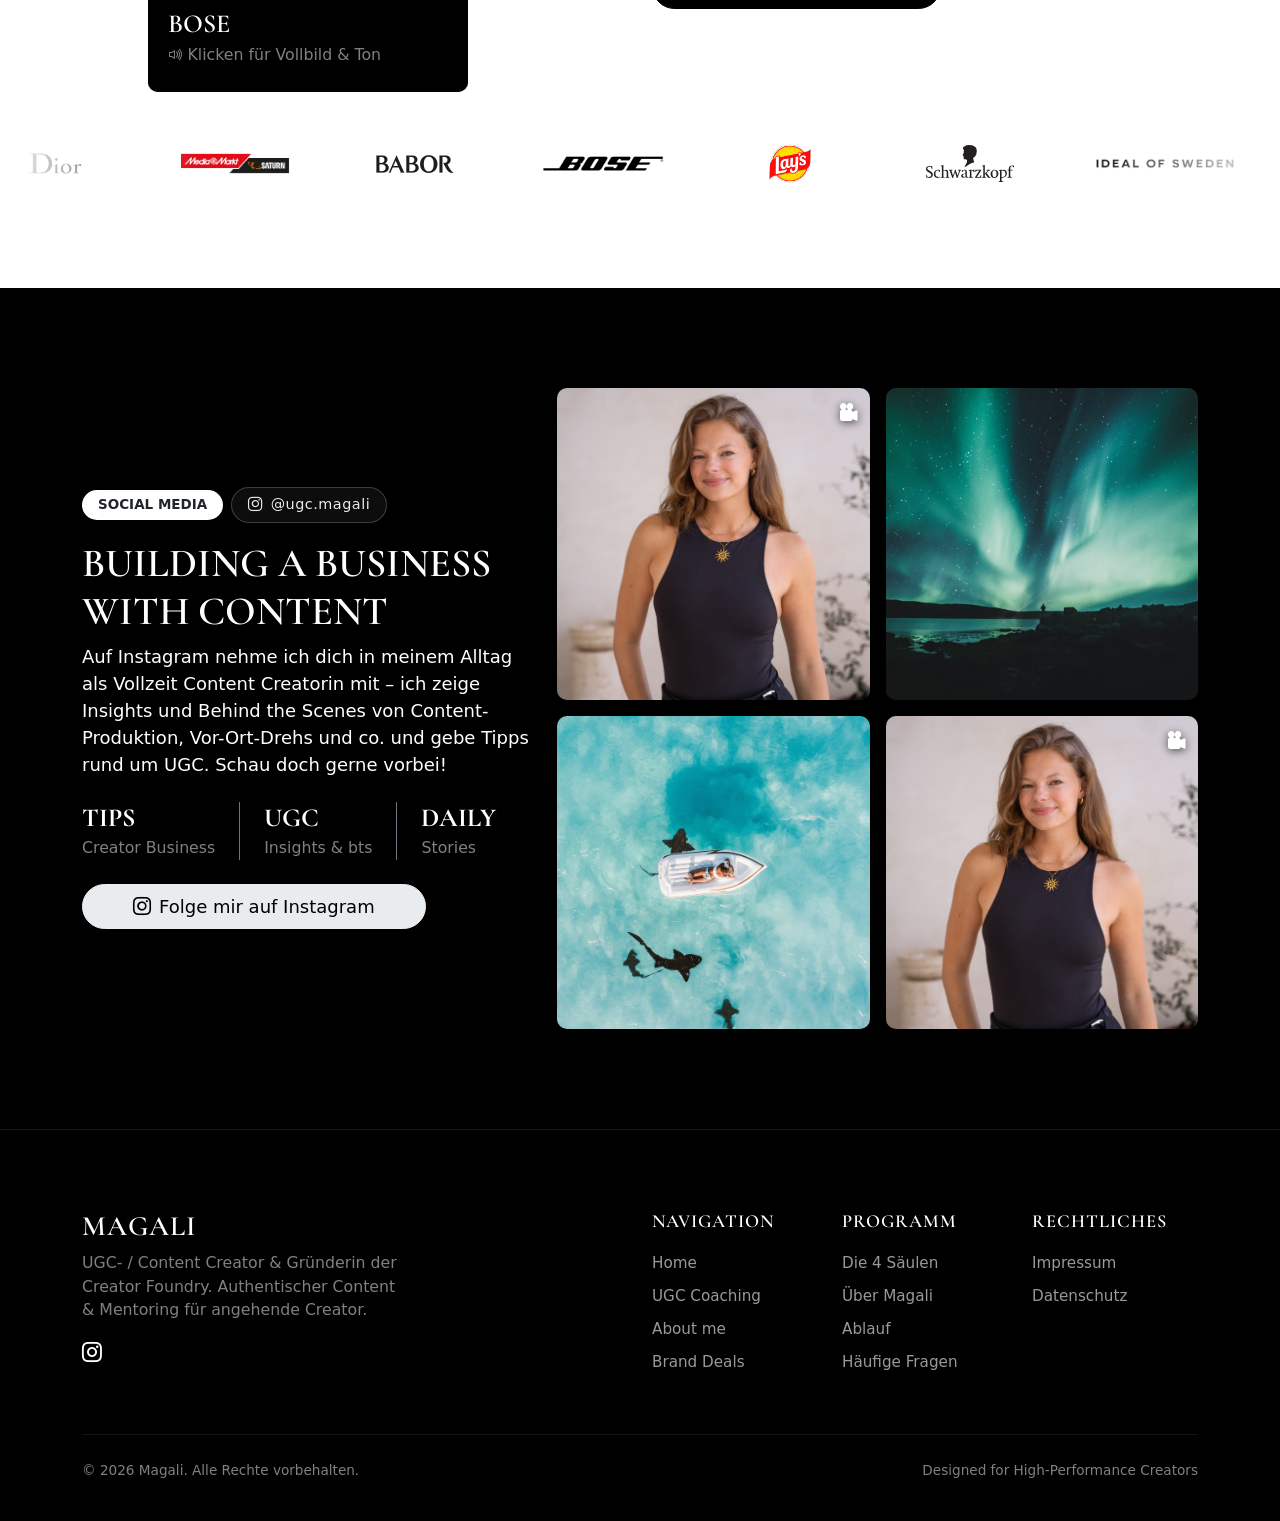
==== commit 3f3a5961: "Update content and layout for improved clarity and engagement across multiple sections" ====
--- a/index.html
+++ b/index.html
@@ -54,7 +54,7 @@
 
         <!-- CAROUSEL: -->
         <section class="hero-carousel-section">
-            <div id="heroCarousel" class="carousel slide hero-carousel" data-bs-ride="carousel">
+            <div id="heroCarousel" class="carousel slide hero-carousel" data-bs-ride="false" data-bs-interval="false">
                 <div class="carousel-indicators">
                     <button type="button" data-bs-target="#heroCarousel" data-bs-slide-to="0" class="active" aria-current="true" aria-label="Slide 1"></button>
                     <button type="button" data-bs-target="#heroCarousel" data-bs-slide-to="1" aria-label="Slide 2"></button>
@@ -67,9 +67,9 @@
                             <div class="row">
                                 <div class="col-12 col-lg-6 text-white carousel-item-content">
                                     <span class="badge bg-white text-dark text-uppercase px-3 py-2 mb-3 d-inline-block" style="border-radius: 50px;">Creator Foundry</span>
-                                    <h1>Werde erfolgreicher UGC Creator mit System</h1>
+                                    <h1>Mach aus deiner Leidenschaft ein Einkommen – und aus Content deine Karriere</h1>
                                     <p>
-                                        Lerne Schritt für Schritt, wie du mit authentischem Video-Content planbar bezahlte Brand Deals abschließt und dir ein nachhaltiges, ortsunabhängiges Business aufbaust.
+                                        Die Creator Foundry ist für alle, die sich mit UGC ein professionelles Business aufbauen wollen – und ich begleite dich Schritt für Schritt.
                                     </p>
                                     <a href="/coaching" class="btn btn-white mb-5">Mentoring entdecken</a>
                                 </div>
@@ -127,26 +127,35 @@
                     </div>
                     <div class="col-lg-6 col-12 d-flex flex-column justify-content-center">
                         <span class="badge bg-black text-white text-uppercase px-3 py-2 mb-3 d-inline-block align-self-start" style="border-radius: 50px;">Über mich</span>
-                        <h2>Hi, ich bin Magali.</h2>
-                        <p>
-                            Als leidenschaftliche UGC Content Creatorin und Gründerin der <strong>Creator Foundry</strong> verbinde ich kreatives Storytelling mit echter Ad-Performance. Ich helfe Marken dabei, überzeugenden Video-Content zu kreieren, der Kunden begeistert und messbare Umsätze generiert.
-                        </p>
-                        <div class="row">
+                        <h2>Hi, ich bin Magali!</h2>
+                        <p class="mb-3">
+                            Wenn mir vor ein paar Jahren jemand gesagt hätte, dass ich einmal als Vollzeit-Creatorin von meiner Leidenschaft für Content leben würde, hätte ich es wahrscheinlich selbst nicht geglaubt.
+                        </p>
+                        <p class="mb-3">
+                            Heute arbeite ich mit großen Marken wie Bose, Dior, Babor, Visa und vielen weiteren zusammen. Was als Interesse an Social Media und Content Creation angefangen hat, ist mittlerweile mein eigenes Business geworden – und ehrlich gesagt: <strong>Ich kann mir kaum einen Job vorstellen, der besser zu mir passt.</strong>
+                        </p>
+                        <p class="mb-4">
+                            Ich liebe die kreative Arbeit, die Freiheit und vor allem die Flexibilität, die mir mein Business ermöglicht.
+                        </p>
+                        
+                        <div class="row g-2 mb-4">
                             <div class="col-4">
-                                <h3 class="mb-0 h2">200+</h3>
-                                <p style="margin-top: -10px;"><small>Kooperationen</small></p>
+                                <h3 class="mb-0 h2">6+</h3>
+                                <p style="margin-top: -10px;"><small>Jahre SM Erfahrung</small></p>
                             </div>
                             <div class="col-4">
-                                <h3 class="mb-0 h2">10+</h3>
-                                <p style="margin-top: -10px;"><small>Jahre Erfahrung</small></p>
+                                <h3 class="mb-0 h2">100+</h3>
+                                <p style="margin-top: -10px;"><small>Brand Deals</small></p>
                             </div>
                             <div class="col-4">
-                                <h3 class="mb-0 h2">50+</h3>
-                                <p style="margin-top: -10px;"><small>Brand Deals</small></p>
-                            </div>
-                        </div>
-                        <p>
-                            Gleichzeitig gebe ich mein gesamtes Praxiswissen in meinem 1:1 Mentoring an aufstrebende Talente weiter – von den ersten Hooks mit dem Smartphone bis hin zu 4-stelligen Retainer-Deals mit ihren Wunschmarken.
+                                <h3 class="mb-0 h2">70%</h3>
+                                <p style="margin-top: -10px;"><small>Rebooking Rate</small></p>
+                            </div>
+                        </div>
+
+                        <p class="fw-bold mb-2">Und genau deshalb gibt es die Creator Foundry.</p>
+                        <p class="mb-4">
+                            Ich möchte mein Praxiswissen aus über 6 Jahren Social Media, meiner Zeit als Creatorin und aus hunderten umgesetzten Content-Projekten mit dir teilen.
                         </p>
                         <div>
                             <a href="/about" class="btn btn-dark">About me</a>
@@ -162,9 +171,12 @@
                     <!-- Linke Spalte: Text & Button -->
                     <div class="col-lg-6 col-12 order-2 order-lg-1">
                         <span class="badge bg-white text-dark text-uppercase px-3 py-2 mb-3 d-inline-block" style="border-radius: 50px;">Creator Foundry</span>
-                        <h2>Verdiene ortsunabhängig Geld mit deiner Personal Brand</h2>
-                        <p>
-                            Du möchtest als UGC Creator durchstarten, weißt aber nicht, wie du an bezahlte Kooperationen kommst? In der <strong>Creator Foundry</strong> begleite ich dich 1:1 von den Grundlagen bis zu deinen ersten bezahlten Aufträgen – strukturiert, praxisnah und ohne langes Herumprobieren.
+                        <h2>Dein Business soll zu deinem Leben passen – nicht umgekehrt.</h2>
+                        <p class="mb-3">
+                            Du wünschst dir mehr Freiheit und Flexibilität im Arbeitsalltag? Möchtest raus aus dem 9-to-5, dir ein Nebeneinkommen aufbauen oder einfach selbst entscheiden, woran du arbeitest?
+                        </p>
+                        <p class="mb-4">
+                            In der Creator Foundry begleite ich dich dabei, als UGC Creator ein nachhaltiges Business aufzubauen – egal, ob du bei 0 anfängst, schon erste Erfahrungen gesammelt hast oder schon lange dabei bist und einfach feststeckst.
                         </p>
                         <a href="/coaching" class="btn btn-white">Jetzt bewerben</a>
                     </div>
@@ -337,10 +349,9 @@
                     <!-- Rechts (Desktop) / Unten (Mobil): Text & Pitch -->
                     <div class="col-lg-6 offset-lg-1 col-12">
                         <span class="badge bg-black text-white text-uppercase px-3 py-2 mb-3 d-inline-block" style="border-radius: 50px;">Brand Kooperationen</span>
-                        <h2>Authentischer Content, der deine Brands-Performance steigert</h2>
-                        <p>
-                            Ich erstelle hochkonvertierenden Video-Content für Social Media, der genau deine Zielgruppe anspricht. 
-                            Kein gestelltes Werbesprech, sondern echte Emotionen und Stories, die Vertrauen schaffen und Verkäufe ankurbeln.
+                        <h2>Content, der Vertrauen aufbaut</h2>
+                        <p class="mb-4">
+                            Menschen kaufen keine Werbung, sie kaufen Vertrauen. Und dieses Vertrauen wird durch Videos geschaffen, die nicht nur ein Produkt zeigen, sondern echte Probleme, Wünsche und Bedürfnisse einer konkreten Zielgruppe direkt ansprechen.
                         </p>
                         <div>
                             <a href="/partner" class="btn btn-dark">Brand Deal anfragen</a>
@@ -454,22 +465,22 @@
                                 <span>@ugc.magali</span>
                             </div>
                         </div>
-                        <h2>Daily Insights & Behind The Scenes</h2>
+                        <h2>Building a Business with Content</h2>
                         <p>
-                            Auf Instagram nehme ich dich täglich mit in meine Content-Produktionen, gebe wertvolle Creator-Insights und zeige, wie erfolgreiche Brand-Kooperationen entstehen. Egal ob du als Brand nach authentischem Storytelling suchst oder als Creator durchstarten willst – hier findest du täglich neue Inspiration.
+                            Auf Instagram nehme ich dich in meinem Alltag als Vollzeit Content Creatorin mit – ich zeige Insights und Behind the Scenes von Content-Produktion, Vor-Ort-Drehs und co. und gebe Tipps rund um UGC. Schau doch gerne vorbei!
                         </p>
                         <div class="d-flex flex-wrap gap-4 text-white-50 my-4">
                             <div>
+                                <span class="d-block text-white fw-bold h4 mb-0">TIPS</span>
+                                <small>Creator Business</small>
+                            </div>
+                            <div class="border-start border-secondary ps-4">
                                 <span class="d-block text-white fw-bold h4 mb-0">UGC</span>
-                                <small>Work & Production</small>
+                                <small>Insights & bts</small>
                             </div>
                             <div class="border-start border-secondary ps-4">
-                                <span class="d-block text-white fw-bold h4 mb-0">Daily</span>
-                                <small>Stories & Routine</small>
-                            </div>
-                            <div class="border-start border-secondary ps-4">
-                                <span class="d-block text-white fw-bold h4 mb-0">Tips</span>
-                                <small>Creator Growth</small>
+                                <span class="d-block text-white fw-bold h4 mb-0">DAILY</span>
+                                <small>Stories</small>
                             </div>
                         </div>
                         <a href="https://www.instagram.com/ugc.magali" target="_blank" rel="noopener noreferrer" class="btn btn-white">
@@ -580,7 +591,7 @@
                             <h4 class="mb-2">Magali</h4>
                         </a>
                         <p class="small text-white-50 mb-3" style="max-width: 320px;">
-                            UGC Content Creator & Gründerin der Creator Foundry. Authentischer Video-Content für High-Growth Brands & 1:1 Mentoring für angehende Creators.
+                            UGC- / Content Creator & Gründerin der Creator Foundry. Authentischer Content & Mentoring für angehende Creator.
                         </p>
                         <div class="d-flex align-items-center gap-3">
                             <a href="https://www.instagram.com/ugc.magali" target="_blank" rel="noopener noreferrer" class="fs-5 text-white" aria-label="Instagram">
